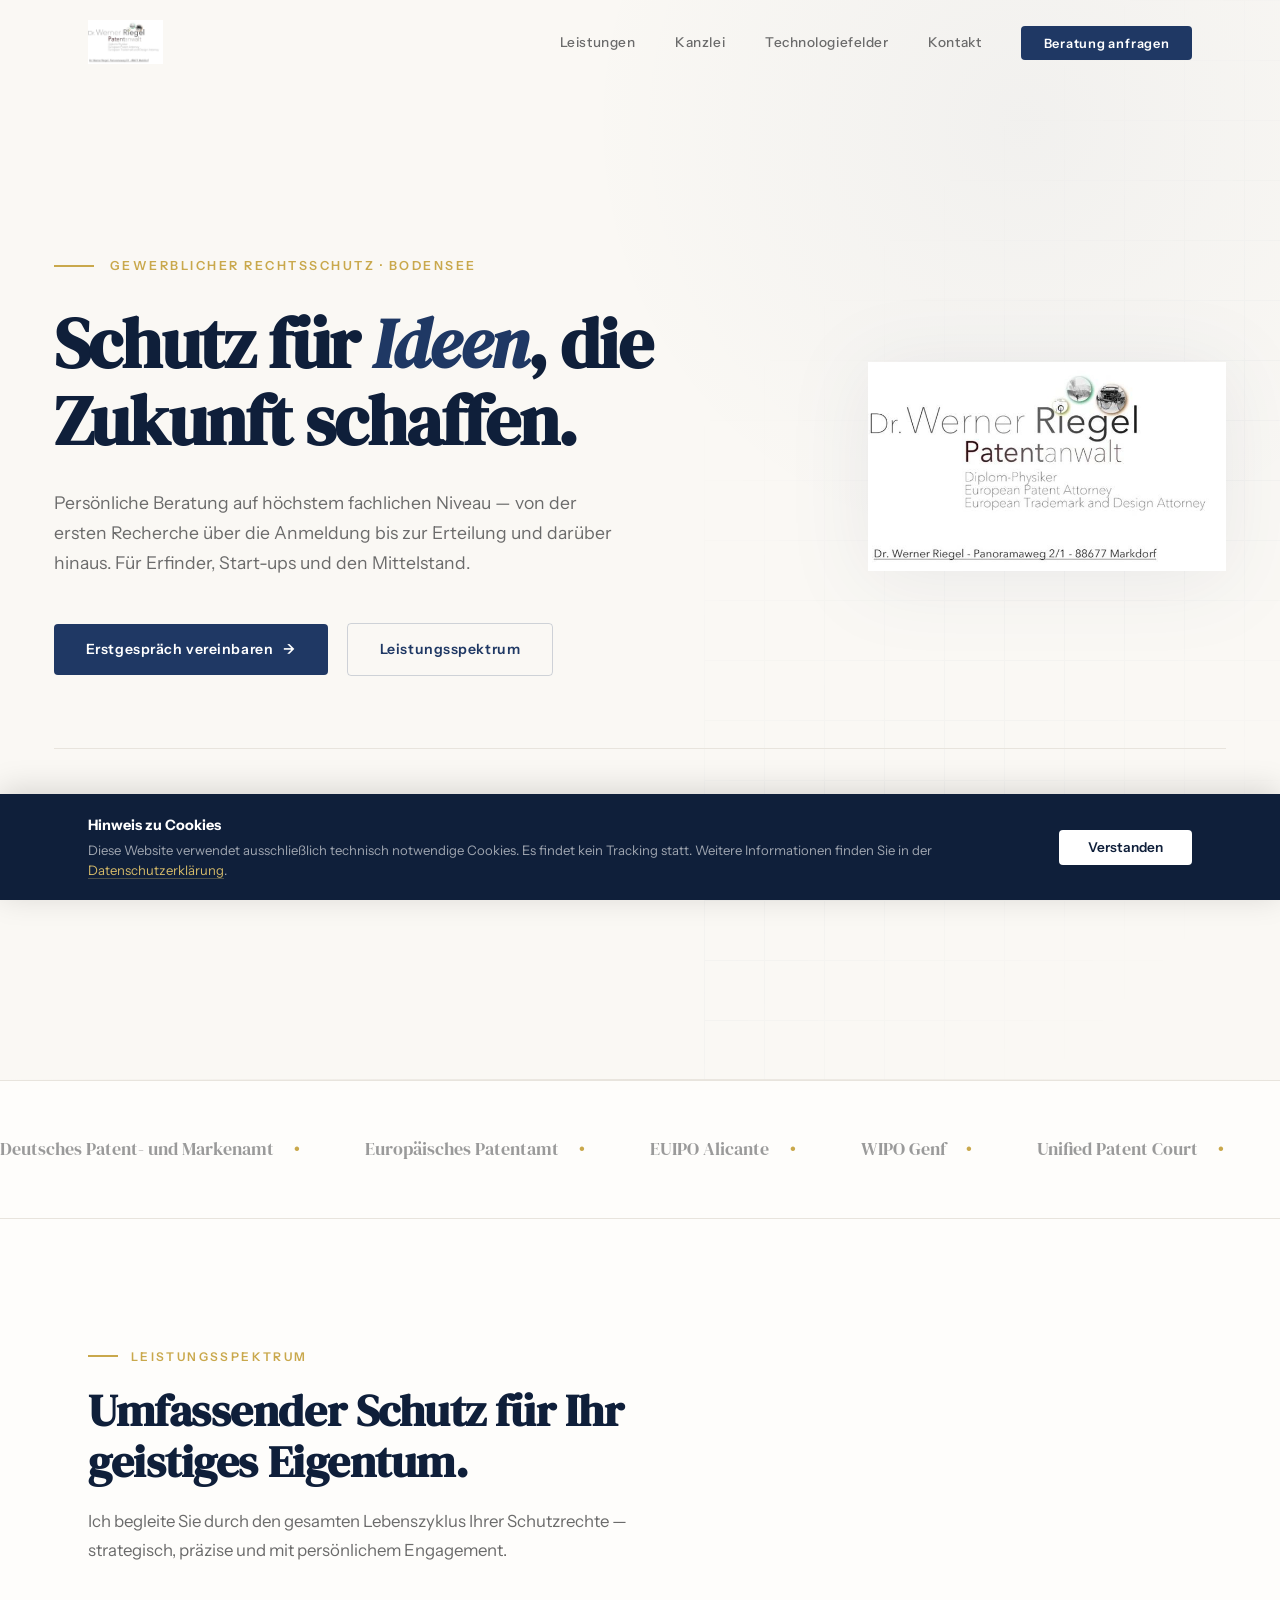
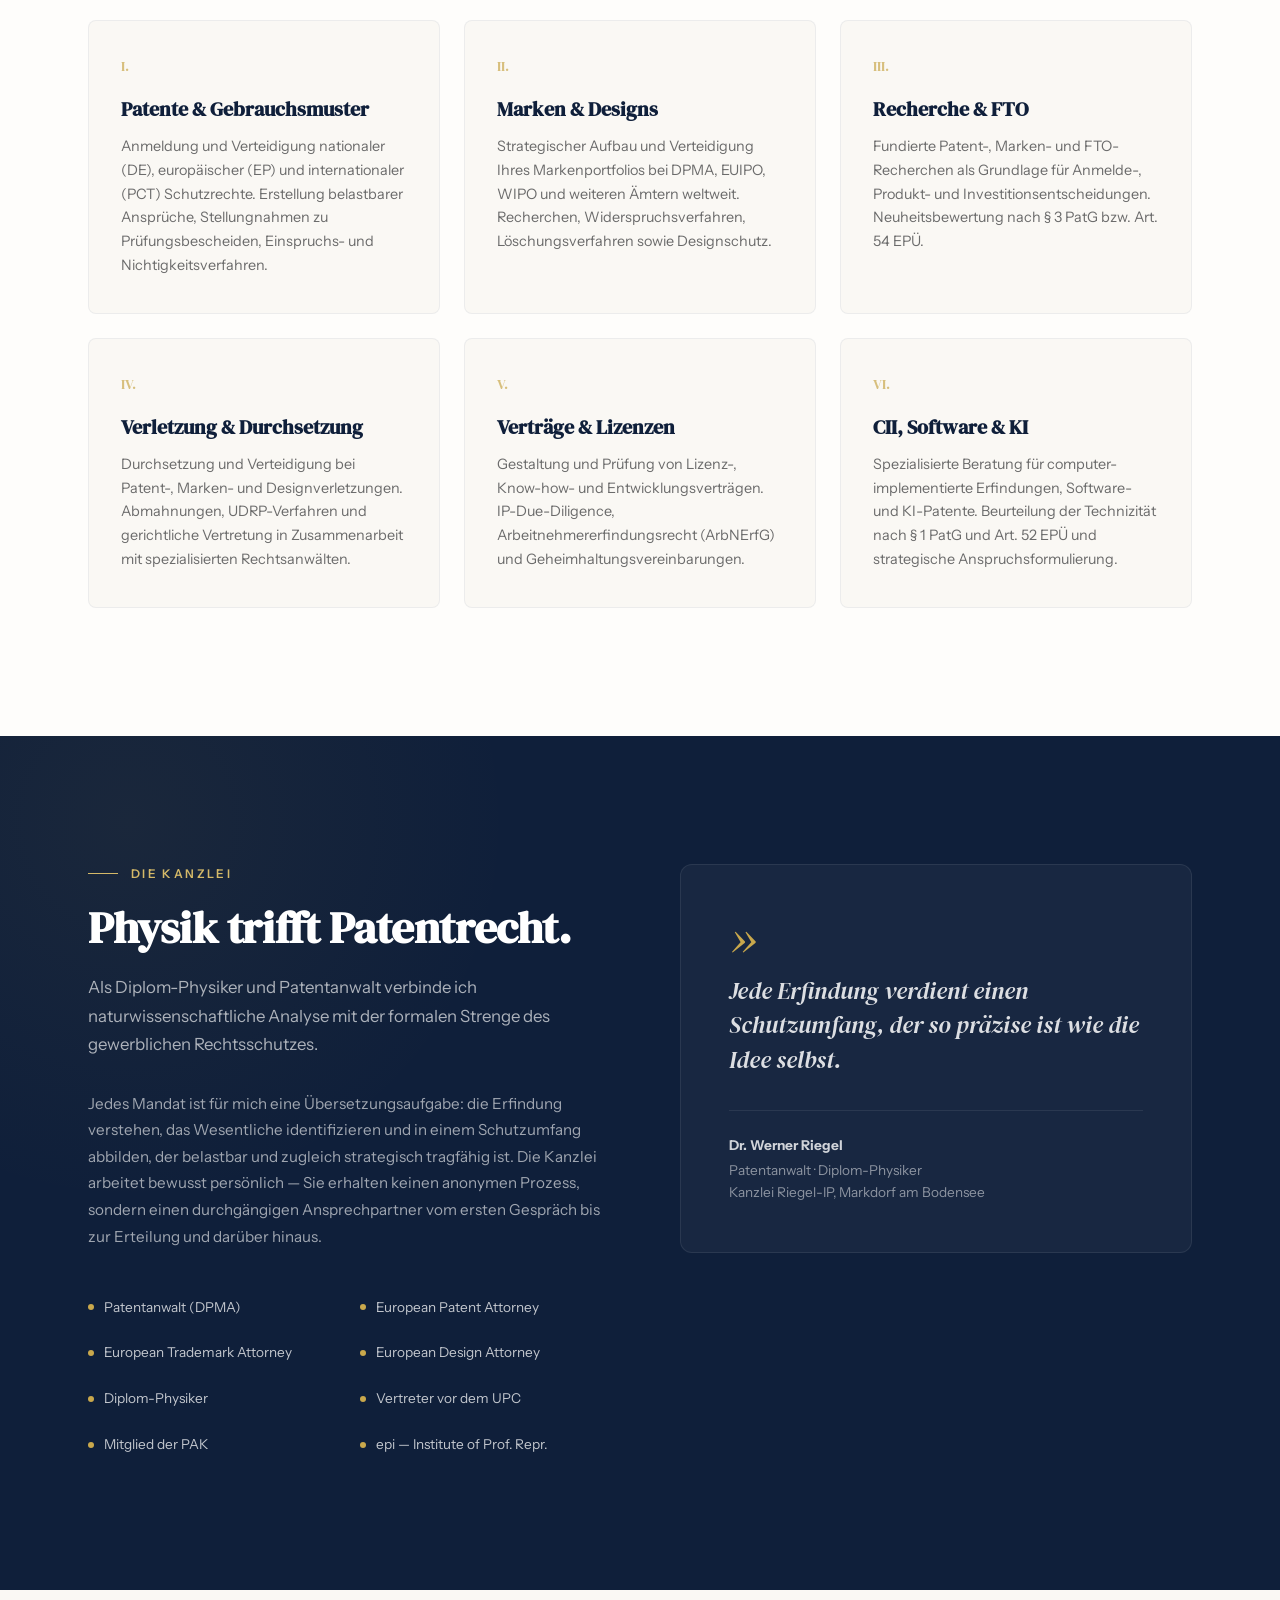
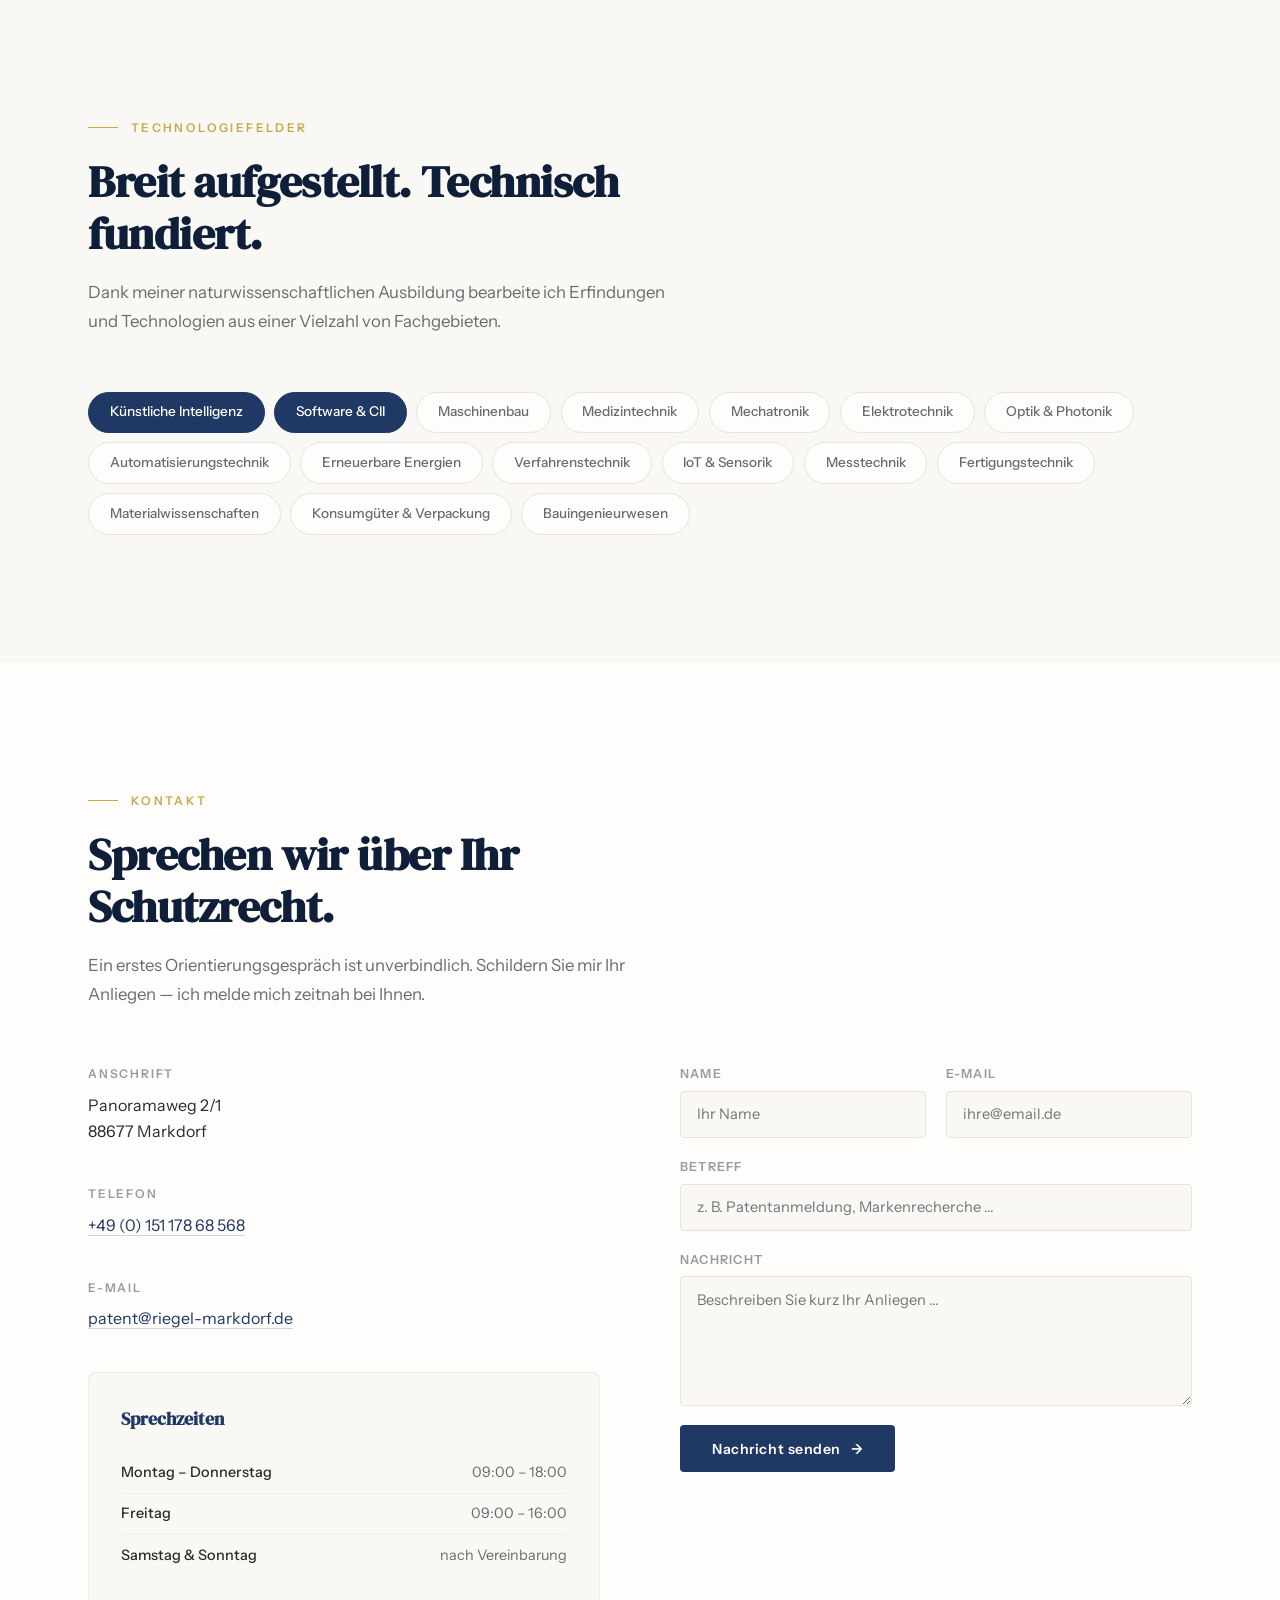
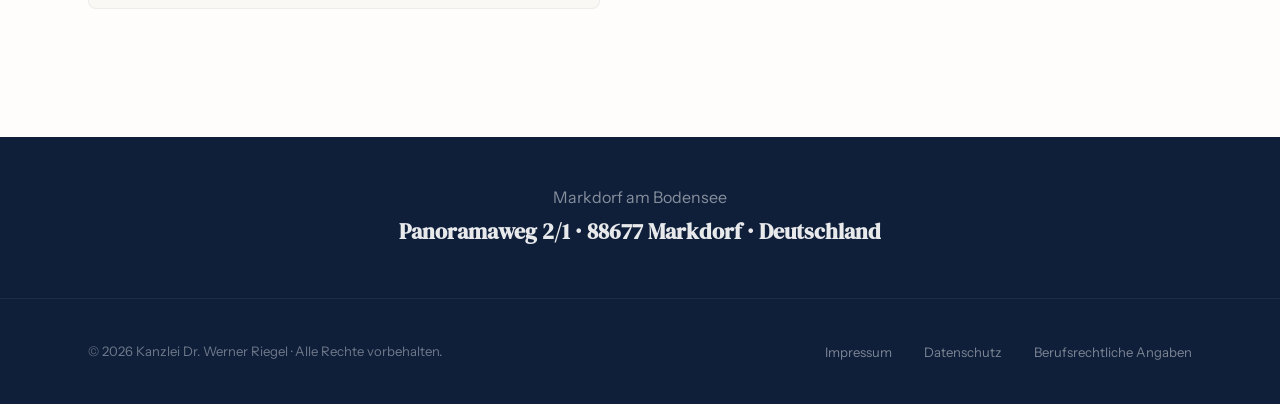
==== index.html @ 0af65fd2 "Add files via upload" ====
<!DOCTYPE html>
<html lang="de">
<head>
  <meta charset="UTF-8" />
  <meta name="viewport" content="width=device-width, initial-scale=1.0" />
  <title>Dr. Werner Riegel — Patentanwalt | Kanzlei für gewerblichen Rechtsschutz</title>
  <meta name="description" content="Kanzlei Riegel-IP in Markdorf am Bodensee. Patentanwalt, European Patent Attorney, European Trademark and Design Attorney. Patente, Marken, Designs, Gebrauchsmuster." />
  <link rel="preconnect" href="https://fonts.googleapis.com" />
  <link rel="preconnect" href="https://fonts.gstatic.com" crossorigin />
  <link href="https://fonts.googleapis.com/css2?family=DM+Serif+Display:ital@0;1&family=Instrument+Sans:ital,wght@0,400;0,500;0,600;0,700;1,400;1,500&display=swap" rel="stylesheet" />
  <style>
    /* ═══════════════════════════════════════
       RESET & VARIABLES
    ═══════════════════════════════════════ */
    *, *::before, *::after { margin: 0; padding: 0; box-sizing: border-box; }

    :root {
      --navy: #1F3864;
      --navy-deep: #0F1F3A;
      --navy-light: #2B4A7A;
      --gold: #C9A84C;
      --gold-soft: #D4B968;
      --cream: #FAF8F4;
      --warm-white: #FEFDFB;
      --stone: #E8E4DD;
      --text: #2A2A2A;
      --text-light: #6B6B6B;
      --text-muted: #9A9A9A;
      --font-display: 'DM Serif Display', Georgia, serif;
      --font-body: 'Instrument Sans', -apple-system, sans-serif;
      --ease-out: cubic-bezier(0.16, 1, 0.3, 1);
      --ease-in-out: cubic-bezier(0.65, 0, 0.35, 1);
    }

    html {
      scroll-behavior: smooth;
      font-size: 16px;
      -webkit-font-smoothing: antialiased;
    }

    body {
      font-family: var(--font-body);
      color: var(--text);
      background: var(--warm-white);
      line-height: 1.6;
      overflow-x: hidden;
    }

    ::selection {
      background: var(--navy);
      color: white;
    }

    a { color: inherit; text-decoration: none; }
    img { max-width: 100%; display: block; }

    /* ═══════════════════════════════════════
       UTILITY
    ═══════════════════════════════════════ */
    .container {
      max-width: 1200px;
      margin: 0 auto;
      padding: 0 clamp(1.5rem, 4vw, 3rem);
    }

    .reveal {
      opacity: 0;
      transform: translateY(40px);
      transition: opacity 0.8s var(--ease-out), transform 0.8s var(--ease-out);
    }
    .reveal.visible {
      opacity: 1;
      transform: translateY(0);
    }
    .reveal-delay-1 { transition-delay: 0.1s; }
    .reveal-delay-2 { transition-delay: 0.2s; }
    .reveal-delay-3 { transition-delay: 0.3s; }
    .reveal-delay-4 { transition-delay: 0.4s; }
    .reveal-delay-5 { transition-delay: 0.5s; }

    /* ═══════════════════════════════════════
       NAVIGATION
    ═══════════════════════════════════════ */
    .nav {
      position: fixed;
      top: 0;
      left: 0;
      right: 0;
      z-index: 1000;
      padding: 1.25rem 0;
      transition: all 0.5s var(--ease-out);
      background: transparent;
    }
    .nav.scrolled {
      background: rgba(255,253,251,0.92);
      backdrop-filter: blur(20px);
      -webkit-backdrop-filter: blur(20px);
      box-shadow: 0 1px 0 rgba(31,56,100,0.08);
      padding: 0.85rem 0;
    }
    .nav-inner {
      display: flex;
      justify-content: space-between;
      align-items: center;
    }
    .nav-brand {
      display: flex;
      align-items: center;
    }
    .nav-logo {
      height: 44px;
      width: auto;
      transition: height 0.4s var(--ease-out);
    }
    .nav.scrolled .nav-logo {
      height: 36px;
    }
    .nav-links {
      display: flex;
      gap: 2.5rem;
      list-style: none;
      align-items: center;
    }
    .nav-links a {
      font-size: 0.85rem;
      font-weight: 500;
      letter-spacing: 0.04em;
      color: var(--text-light);
      position: relative;
      transition: color 0.3s;
    }
    .nav-links a:hover { color: var(--navy); }
    .nav-links a::after {
      content: '';
      position: absolute;
      bottom: -4px;
      left: 0;
      width: 0;
      height: 1.5px;
      background: var(--gold);
      transition: width 0.3s var(--ease-out);
    }
    .nav-links a:hover::after { width: 100%; }
    .nav-cta {
      background: var(--navy);
      color: white !important;
      padding: 0.6rem 1.4rem;
      border-radius: 4px;
      font-size: 0.8rem !important;
      letter-spacing: 0.06em !important;
      font-weight: 600 !important;
      transition: background 0.3s, transform 0.3s !important;
    }
    .nav-cta:hover {
      background: var(--navy-light) !important;
      transform: translateY(-1px);
    }
    .nav-cta::after { display: none !important; }

    /* Hamburger */
    .nav-hamburger {
      display: none;
      flex-direction: column;
      gap: 5px;
      cursor: pointer;
      padding: 4px;
      z-index: 1001;
    }
    .nav-hamburger span {
      width: 24px;
      height: 2px;
      background: var(--navy);
      transition: all 0.3s;
      border-radius: 2px;
    }

    /* ═══════════════════════════════════════
       HERO SECTION
    ═══════════════════════════════════════ */
    .hero {
      min-height: 100vh;
      display: flex;
      align-items: center;
      position: relative;
      overflow: hidden;
      background: var(--cream);
    }
    .hero::before {
      content: '';
      position: absolute;
      top: -30%;
      right: -15%;
      width: 70vw;
      height: 70vw;
      max-width: 900px;
      max-height: 900px;
      border-radius: 50%;
      background: radial-gradient(circle, rgba(31,56,100,0.04) 0%, transparent 70%);
      pointer-events: none;
    }
    .hero::after {
      content: '';
      position: absolute;
      bottom: 0;
      left: 0;
      right: 0;
      height: 1px;
      background: linear-gradient(90deg, transparent, var(--stone), transparent);
    }

    /* Decorative grid pattern */
    .hero-pattern {
      position: absolute;
      top: 0;
      right: 0;
      width: 45%;
      height: 100%;
      opacity: 0.025;
      background-image:
        linear-gradient(var(--navy) 1px, transparent 1px),
        linear-gradient(90deg, var(--navy) 1px, transparent 1px);
      background-size: 60px 60px;
      mask-image: linear-gradient(135deg, transparent 20%, black 60%, transparent 90%);
      -webkit-mask-image: linear-gradient(135deg, transparent 20%, black 60%, transparent 90%);
      pointer-events: none;
    }

    .hero-content {
      position: relative;
      z-index: 2;
      padding: 8rem 0 6rem;
    }
    .hero-grid {
      display: grid;
      grid-template-columns: 1fr auto;
      gap: 4rem;
      align-items: center;
    }
    .hero-text { }
    .hero-logo-area {
      display: flex;
      align-items: center;
      justify-content: center;
    }
    .hero-logo-img {
      width: clamp(280px, 28vw, 420px);
      height: auto;
      filter: drop-shadow(0 8px 40px rgba(31,56,100,0.08));
    }
    .hero-eyebrow {
      font-size: 0.78rem;
      text-transform: uppercase;
      letter-spacing: 0.2em;
      color: var(--gold);
      font-weight: 600;
      margin-bottom: 1.8rem;
      display: flex;
      align-items: center;
      gap: 1rem;
    }
    .hero-eyebrow::before {
      content: '';
      width: 40px;
      height: 1.5px;
      background: var(--gold);
    }
    .hero h1 {
      font-family: var(--font-display);
      font-size: clamp(2.8rem, 5.5vw, 4.5rem);
      line-height: 1.1;
      color: var(--navy-deep);
      max-width: 750px;
      margin-bottom: 1.8rem;
      letter-spacing: -0.02em;
    }
    .hero h1 em {
      font-style: italic;
      color: var(--navy);
    }
    .hero-sub {
      font-size: 1.1rem;
      line-height: 1.7;
      color: var(--text-light);
      max-width: 560px;
      margin-bottom: 2.8rem;
    }
    .hero-actions {
      display: flex;
      gap: 1.2rem;
      flex-wrap: wrap;
      align-items: center;
    }

    .btn {
      display: inline-flex;
      align-items: center;
      gap: 0.6rem;
      padding: 0.9rem 2rem;
      font-family: var(--font-body);
      font-size: 0.88rem;
      font-weight: 600;
      letter-spacing: 0.04em;
      border-radius: 4px;
      cursor: pointer;
      transition: all 0.35s var(--ease-out);
      border: none;
    }
    .btn-primary {
      background: var(--navy);
      color: white;
    }
    .btn-primary:hover {
      background: var(--navy-light);
      transform: translateY(-2px);
      box-shadow: 0 8px 30px rgba(31,56,100,0.25);
    }
    .btn-ghost {
      background: transparent;
      color: var(--navy);
      border: 1.5px solid rgba(31,56,100,0.2);
    }
    .btn-ghost:hover {
      border-color: var(--navy);
      background: rgba(31,56,100,0.03);
    }
    .btn-arrow {
      transition: transform 0.3s var(--ease-out);
    }
    .btn:hover .btn-arrow { transform: translateX(3px); }

    /* Hero stats bar */
    .hero-stats {
      display: flex;
      gap: 3.5rem;
      margin-top: 4.5rem;
      padding-top: 3rem;
      border-top: 1px solid var(--stone);
    }
    .hero-stat-number {
      font-family: var(--font-display);
      font-size: 2rem;
      color: var(--navy);
      line-height: 1;
    }
    .hero-stat-label {
      font-size: 0.78rem;
      color: var(--text-muted);
      margin-top: 0.4rem;
      text-transform: uppercase;
      letter-spacing: 0.08em;
      font-weight: 500;
    }

    /* ═══════════════════════════════════════
       SECTION COMMON
    ═══════════════════════════════════════ */
    section {
      padding: clamp(5rem, 10vw, 8rem) 0;
    }
    .section-eyebrow {
      font-size: 0.75rem;
      text-transform: uppercase;
      letter-spacing: 0.2em;
      color: var(--gold);
      font-weight: 600;
      margin-bottom: 1.2rem;
      display: flex;
      align-items: center;
      gap: 0.8rem;
    }
    .section-eyebrow::before {
      content: '';
      width: 30px;
      height: 1.5px;
      background: var(--gold);
    }
    .section-title {
      font-family: var(--font-display);
      font-size: clamp(2rem, 3.5vw, 2.8rem);
      color: var(--navy-deep);
      line-height: 1.15;
      max-width: 600px;
      margin-bottom: 1.2rem;
      letter-spacing: -0.01em;
    }
    .section-intro {
      font-size: 1.05rem;
      line-height: 1.7;
      color: var(--text-light);
      max-width: 600px;
      margin-bottom: 3.5rem;
    }

    /* ═══════════════════════════════════════
       SERVICES
    ═══════════════════════════════════════ */
    #leistungen {
      background: var(--warm-white);
    }
    .services-grid {
      display: grid;
      grid-template-columns: repeat(3, 1fr);
      gap: 1.5rem;
    }
    .service-card {
      background: var(--cream);
      border: 1px solid rgba(31,56,100,0.06);
      border-radius: 8px;
      padding: 2.2rem 2rem;
      transition: all 0.45s var(--ease-out);
      position: relative;
      overflow: hidden;
    }
    .service-card::before {
      content: '';
      position: absolute;
      top: 0;
      left: 0;
      right: 0;
      height: 3px;
      background: linear-gradient(90deg, var(--navy), var(--gold));
      transform: scaleX(0);
      transform-origin: left;
      transition: transform 0.45s var(--ease-out);
    }
    .service-card:hover {
      transform: translateY(-4px);
      box-shadow: 0 20px 60px rgba(31,56,100,0.08);
      border-color: rgba(31,56,100,0.1);
    }
    .service-card:hover::before { transform: scaleX(1); }

    .service-number {
      font-family: var(--font-display);
      font-size: 0.85rem;
      color: var(--gold);
      margin-bottom: 1.2rem;
      opacity: 0.7;
    }
    .service-card h3 {
      font-family: var(--font-display);
      font-size: 1.25rem;
      color: var(--navy-deep);
      margin-bottom: 0.8rem;
      line-height: 1.25;
    }
    .service-card p {
      font-size: 0.9rem;
      color: var(--text-light);
      line-height: 1.65;
    }

    /* ═══════════════════════════════════════
       ABOUT / KANZLEI
    ═══════════════════════════════════════ */
    #kanzlei {
      background: var(--navy-deep);
      color: white;
      position: relative;
      overflow: hidden;
    }
    #kanzlei::before {
      content: '';
      position: absolute;
      top: -50%;
      left: -20%;
      width: 60vw;
      height: 120%;
      border-radius: 50%;
      background: radial-gradient(circle, rgba(201,168,76,0.06) 0%, transparent 60%);
      pointer-events: none;
    }

    .about-grid {
      display: grid;
      grid-template-columns: 1fr 1fr;
      gap: 5rem;
      align-items: start;
      position: relative;
      z-index: 2;
    }
    #kanzlei .section-eyebrow { color: var(--gold-soft); }
    #kanzlei .section-eyebrow::before { background: var(--gold-soft); }
    #kanzlei .section-title { color: white; }
    #kanzlei .section-intro {
      color: rgba(255,255,255,0.65);
      margin-bottom: 2rem;
    }

    .about-text {
      font-size: 0.95rem;
      line-height: 1.75;
      color: rgba(255,255,255,0.6);
      margin-bottom: 2.5rem;
    }

    .qualifications {
      display: grid;
      grid-template-columns: 1fr 1fr;
      gap: 0.7rem 2rem;
    }
    .qual-item {
      display: flex;
      align-items: center;
      gap: 0.6rem;
      font-size: 0.85rem;
      color: rgba(255,255,255,0.75);
      padding: 0.4rem 0;
    }
    .qual-dot {
      width: 6px;
      height: 6px;
      background: var(--gold);
      border-radius: 50%;
      flex-shrink: 0;
    }

    /* About right: decorative card */
    .about-card {
      background: rgba(255,255,255,0.04);
      border: 1px solid rgba(255,255,255,0.08);
      border-radius: 12px;
      padding: 3rem;
      position: relative;
    }
    .about-card-quote {
      font-family: var(--font-display);
      font-size: 1.5rem;
      font-style: italic;
      line-height: 1.45;
      color: rgba(255,255,255,0.85);
      margin-bottom: 2rem;
    }
    .about-card-quote::before {
      content: '»';
      display: block;
      font-size: 3rem;
      color: var(--gold);
      line-height: 1;
      margin-bottom: 0.8rem;
    }
    .about-card-sig {
      font-size: 0.85rem;
      color: rgba(255,255,255,0.5);
      padding-top: 1.5rem;
      border-top: 1px solid rgba(255,255,255,0.08);
    }
    .about-card-sig strong {
      color: rgba(255,255,255,0.8);
      display: block;
      margin-bottom: 0.2rem;
    }

    /* ═══════════════════════════════════════
       TECHNOLOGY FIELDS
    ═══════════════════════════════════════ */
    #technologie {
      background: var(--cream);
    }
    .tech-grid {
      display: flex;
      flex-wrap: wrap;
      gap: 0.6rem;
    }
    .tech-tag {
      padding: 0.55rem 1.3rem;
      background: var(--warm-white);
      border: 1px solid var(--stone);
      border-radius: 100px;
      font-size: 0.85rem;
      color: var(--text-light);
      font-weight: 500;
      transition: all 0.3s var(--ease-out);
      cursor: default;
    }
    .tech-tag:hover {
      background: var(--navy);
      color: white;
      border-color: var(--navy);
      transform: translateY(-2px);
    }
    .tech-tag.highlight {
      background: var(--navy);
      color: white;
      border-color: var(--navy);
    }

    /* ═══════════════════════════════════════
       MARQUEE / ÄMTER
    ═══════════════════════════════════════ */
    .marquee-section {
      padding: 3rem 0;
      background: var(--warm-white);
      border-top: 1px solid var(--stone);
      border-bottom: 1px solid var(--stone);
      overflow: hidden;
    }
    .marquee-track {
      display: flex;
      gap: 4rem;
      animation: marquee 30s linear infinite;
      width: max-content;
    }
    .marquee-item {
      font-family: var(--font-display);
      font-size: 1.1rem;
      color: var(--text-muted);
      white-space: nowrap;
      display: flex;
      align-items: center;
      gap: 1.2rem;
    }
    .marquee-item::after {
      content: '·';
      color: var(--gold);
      font-size: 1.6rem;
    }

    @keyframes marquee {
      0% { transform: translateX(0); }
      100% { transform: translateX(-50%); }
    }

    /* ═══════════════════════════════════════
       CONTACT
    ═══════════════════════════════════════ */
    #kontakt {
      background: var(--warm-white);
    }
    .contact-grid {
      display: grid;
      grid-template-columns: 1fr 1fr;
      gap: 5rem;
    }
    .contact-info-block {
      margin-bottom: 2.5rem;
    }
    .contact-info-label {
      font-size: 0.75rem;
      text-transform: uppercase;
      letter-spacing: 0.15em;
      color: var(--text-muted);
      font-weight: 600;
      margin-bottom: 0.5rem;
    }
    .contact-info-value {
      font-size: 1rem;
      color: var(--text);
      line-height: 1.65;
    }
    .contact-info-value a {
      color: var(--navy);
      border-bottom: 1px solid rgba(31,56,100,0.2);
      transition: border-color 0.3s;
    }
    .contact-info-value a:hover {
      border-color: var(--navy);
    }

    .contact-hours {
      background: var(--cream);
      border-radius: 8px;
      padding: 2rem;
      border: 1px solid rgba(31,56,100,0.06);
    }
    .contact-hours h4 {
      font-family: var(--font-display);
      font-size: 1.1rem;
      color: var(--navy);
      margin-bottom: 1.2rem;
    }
    .hours-row {
      display: flex;
      justify-content: space-between;
      padding: 0.55rem 0;
      font-size: 0.9rem;
      border-bottom: 1px solid rgba(31,56,100,0.04);
    }
    .hours-row:last-child { border-bottom: none; }
    .hours-day { color: var(--text); font-weight: 500; }
    .hours-time { color: var(--text-light); }

    /* Contact form */
    .contact-form {
      display: flex;
      flex-direction: column;
      gap: 1.2rem;
    }
    .form-row {
      display: grid;
      grid-template-columns: 1fr 1fr;
      gap: 1.2rem;
    }
    .form-group {
      display: flex;
      flex-direction: column;
      gap: 0.4rem;
    }
    .form-group label {
      font-size: 0.78rem;
      text-transform: uppercase;
      letter-spacing: 0.1em;
      color: var(--text-muted);
      font-weight: 600;
    }
    .form-group input,
    .form-group textarea {
      padding: 0.85rem 1rem;
      border: 1px solid var(--stone);
      border-radius: 4px;
      font-family: var(--font-body);
      font-size: 0.92rem;
      color: var(--text);
      background: var(--cream);
      transition: border-color 0.3s, box-shadow 0.3s;
      outline: none;
    }
    .form-group input:focus,
    .form-group textarea:focus {
      border-color: var(--navy);
      box-shadow: 0 0 0 3px rgba(31,56,100,0.08);
    }
    .form-group textarea {
      resize: vertical;
      min-height: 130px;
    }
    .form-submit {
      align-self: flex-start;
    }

    /* ═══════════════════════════════════════
       MAP TEASER
    ═══════════════════════════════════════ */
    .map-bar {
      background: var(--navy-deep);
      color: white;
      padding: 3rem 0;
      text-align: center;
    }
    .map-bar p {
      font-size: 1rem;
      color: rgba(255,255,255,0.5);
      margin-bottom: 0.3rem;
    }
    .map-bar strong {
      font-family: var(--font-display);
      font-size: 1.35rem;
      color: rgba(255,255,255,0.9);
    }

    /* ═══════════════════════════════════════
       FOOTER
    ═══════════════════════════════════════ */
    footer {
      background: var(--navy-deep);
      color: rgba(255,255,255,0.4);
      padding: 2.5rem 0;
      border-top: 1px solid rgba(255,255,255,0.06);
    }
    .footer-inner {
      display: flex;
      justify-content: space-between;
      align-items: center;
      flex-wrap: wrap;
      gap: 1rem;
    }
    .footer-copy {
      font-size: 0.82rem;
    }
    .footer-links {
      display: flex;
      gap: 2rem;
      list-style: none;
    }
    .footer-links a {
      font-size: 0.82rem;
      color: rgba(255,255,255,0.45);
      transition: color 0.3s;
    }
    .footer-links a:hover { color: rgba(255,255,255,0.8); }

    /* ═══════════════════════════════════════
       RESPONSIVE
    ═══════════════════════════════════════ */
    @media (max-width: 1024px) {
      .services-grid { grid-template-columns: repeat(2, 1fr); }
      .about-grid { grid-template-columns: 1fr; gap: 3rem; }
      .contact-grid { grid-template-columns: 1fr; gap: 3rem; }
    }
    @media (max-width: 768px) {
      .nav-links { display: none; }
      .nav-links.open {
        display: flex;
        flex-direction: column;
        position: fixed;
        top: 0;
        left: 0;
        right: 0;
        bottom: 0;
        background: var(--warm-white);
        justify-content: center;
        align-items: center;
        gap: 2rem;
        z-index: 1000;
      }
      .nav-links.open a { font-size: 1.2rem; }
      .nav-hamburger { display: flex; }
      .services-grid { grid-template-columns: 1fr; }
      .hero-stats { flex-wrap: wrap; gap: 2rem; }
      .hero-grid { grid-template-columns: 1fr; }
      .hero-logo-area { justify-content: flex-start; }
      .hero-logo-img { width: clamp(220px, 60vw, 320px); }
      .qualifications { grid-template-columns: 1fr; }
      .form-row { grid-template-columns: 1fr; }
      .hero h1 { font-size: clamp(2.2rem, 7vw, 3.2rem); }
    }
  </style>
</head>
<body>

  <!-- ═══════ NAVIGATION ═══════ -->
  <nav class="nav" id="nav">
    <div class="container nav-inner">
      <a href="#top" class="nav-brand">
        <img src="Logo_Brief.jpg" alt="Dr. Werner Riegel – Patentanwalt" class="nav-logo" />
      </a>
      <ul class="nav-links" id="navLinks">
        <li><a href="#leistungen">Leistungen</a></li>
        <li><a href="#kanzlei">Kanzlei</a></li>
        <li><a href="#technologie">Technologiefelder</a></li>
        <li><a href="#kontakt">Kontakt</a></li>
        <li><a href="#kontakt" class="nav-cta">Beratung anfragen</a></li>
      </ul>
      <div class="nav-hamburger" id="hamburger" onclick="toggleNav()">
        <span></span><span></span><span></span>
      </div>
    </div>
  </nav>

  <!-- ═══════ HERO ═══════ -->
  <section class="hero" id="top">
    <div class="hero-pattern"></div>
    <div class="container hero-content">
      <div class="hero-grid">
        <div class="hero-text">
          <div class="hero-eyebrow reveal">Gewerblicher Rechtsschutz · Bodensee</div>
          <h1 class="reveal reveal-delay-1">Schutz für <em>Ideen</em>, die Zukunft schaffen.</h1>
          <p class="hero-sub reveal reveal-delay-2">
            Persönliche Beratung auf höchstem fachlichen Niveau — von der ersten Recherche über die Anmeldung bis zur Erteilung und darüber hinaus. Für Erfinder, Start-ups und den Mittelstand.
          </p>
          <div class="hero-actions reveal reveal-delay-3">
            <a href="#kontakt" class="btn btn-primary">
              Erstgespräch vereinbaren
              <span class="btn-arrow">→</span>
            </a>
            <a href="#leistungen" class="btn btn-ghost">Leistungsspektrum</a>
          </div>
        </div>
        <div class="hero-logo-area reveal reveal-delay-2">
          <img src="Logo_Brief.jpg" alt="Dr. Werner Riegel – Patentanwalt · Diplom-Physiker · European Patent Attorney · European Trademark and Design Attorney" class="hero-logo-img" />
        </div>
      </div>
      <div class="hero-stats reveal reveal-delay-4">
        <div>
          <div class="hero-stat-number">6</div>
          <div class="hero-stat-label">Rechtsgebiete</div>
        </div>
        <div>
          <div class="hero-stat-number">DE · EP · PCT</div>
          <div class="hero-stat-label">Anmeldewege</div>
        </div>
        <div>
          <div class="hero-stat-number">DPMA · EPA · EUIPO</div>
          <div class="hero-stat-label">Zugelassene Ämter</div>
        </div>
      </div>
    </div>
  </section>

  <!-- ═══════ MARQUEE ═══════ -->
  <div class="marquee-section">
    <div class="marquee-track">
      <span class="marquee-item">Deutsches Patent- und Markenamt</span>
      <span class="marquee-item">Europäisches Patentamt</span>
      <span class="marquee-item">EUIPO Alicante</span>
      <span class="marquee-item">WIPO Genf</span>
      <span class="marquee-item">Unified Patent Court</span>
      <!-- duplicate for seamless loop -->
      <span class="marquee-item">Deutsches Patent- und Markenamt</span>
      <span class="marquee-item">Europäisches Patentamt</span>
      <span class="marquee-item">EUIPO Alicante</span>
      <span class="marquee-item">WIPO Genf</span>
      <span class="marquee-item">Unified Patent Court</span>
    </div>
  </div>

  <!-- ═══════ SERVICES ═══════ -->
  <section id="leistungen">
    <div class="container">
      <div class="section-eyebrow reveal">Leistungsspektrum</div>
      <h2 class="section-title reveal reveal-delay-1">Umfassender Schutz für Ihr geistiges Eigentum.</h2>
      <p class="section-intro reveal reveal-delay-2">
        Ich begleite Sie durch den gesamten Lebenszyklus Ihrer Schutzrechte — strategisch, präzise und mit persönlichem Engagement.
      </p>

      <div class="services-grid">
        <div class="service-card reveal">
          <div class="service-number">I.</div>
          <h3>Patente & Gebrauchsmuster</h3>
          <p>Anmeldung und Verteidigung nationaler (DE), europäischer (EP) und internationaler (PCT) Schutzrechte. Erstellung belastbarer Ansprüche, Stellungnahmen zu Prüfungsbescheiden, Einspruchs- und Nichtigkeitsverfahren.</p>
        </div>
        <div class="service-card reveal reveal-delay-1">
          <div class="service-number">II.</div>
          <h3>Marken & Designs</h3>
          <p>Strategischer Aufbau und Verteidigung Ihres Markenportfolios bei DPMA, EUIPO, WIPO und weiteren Ämtern weltweit. Recherchen, Widerspruchsverfahren, Löschungsverfahren sowie Designschutz.</p>
        </div>
        <div class="service-card reveal reveal-delay-2">
          <div class="service-number">III.</div>
          <h3>Recherche & FTO</h3>
          <p>Fundierte Patent-, Marken- und FTO-Recherchen als Grundlage für Anmelde-, Produkt- und Investitionsentscheidungen. Neuheitsbewertung nach § 3 PatG bzw. Art. 54 EPÜ.</p>
        </div>
        <div class="service-card reveal reveal-delay-3">
          <div class="service-number">IV.</div>
          <h3>Verletzung & Durchsetzung</h3>
          <p>Durchsetzung und Verteidigung bei Patent-, Marken- und Designverletzungen. Abmahnungen, UDRP-Verfahren und gerichtliche Vertretung in Zusammenarbeit mit spezialisierten Rechtsanwälten.</p>
        </div>
        <div class="service-card reveal reveal-delay-4">
          <div class="service-number">V.</div>
          <h3>Verträge & Lizenzen</h3>
          <p>Gestaltung und Prüfung von Lizenz-, Know-how- und Entwicklungsverträgen. IP-Due-Diligence, Arbeitnehmererfindungsrecht (ArbNErfG) und Geheimhaltungsvereinbarungen.</p>
        </div>
        <div class="service-card reveal reveal-delay-5">
          <div class="service-number">VI.</div>
          <h3>CII, Software & KI</h3>
          <p>Spezialisierte Beratung für computer-implementierte Erfindungen, Software- und KI-Patente. Beurteilung der Technizität nach § 1 PatG und Art. 52 EPÜ und strategische Anspruchsformulierung.</p>
        </div>
      </div>
    </div>
  </section>

  <!-- ═══════ ABOUT ═══════ -->
  <section id="kanzlei">
    <div class="container">
      <div class="about-grid">
        <div>
          <div class="section-eyebrow reveal">Die Kanzlei</div>
          <h2 class="section-title reveal reveal-delay-1">Physik trifft Patentrecht.</h2>
          <p class="section-intro reveal reveal-delay-2">
            Als Diplom-Physiker und Patentanwalt verbinde ich naturwissenschaftliche Analyse mit der formalen Strenge des gewerblichen Rechtsschutzes.
          </p>
          <p class="about-text reveal reveal-delay-3">
            Jedes Mandat ist für mich eine Übersetzungsaufgabe: die Erfindung verstehen, das Wesentliche identifizieren und in einem Schutzumfang abbilden, der belastbar und zugleich strategisch tragfähig ist. Die Kanzlei arbeitet bewusst persönlich — Sie erhalten keinen anonymen Prozess, sondern einen durchgängigen Ansprechpartner vom ersten Gespräch bis zur Erteilung und darüber hinaus.
          </p>
          <div class="qualifications reveal reveal-delay-4">
            <div class="qual-item"><span class="qual-dot"></span>Patentanwalt (DPMA)</div>
            <div class="qual-item"><span class="qual-dot"></span>European Patent Attorney</div>
            <div class="qual-item"><span class="qual-dot"></span>European Trademark Attorney</div>
            <div class="qual-item"><span class="qual-dot"></span>European Design Attorney</div>
            <div class="qual-item"><span class="qual-dot"></span>Diplom-Physiker</div>
            <div class="qual-item"><span class="qual-dot"></span>Vertreter vor dem UPC</div>
            <div class="qual-item"><span class="qual-dot"></span>Mitglied der PAK</div>
            <div class="qual-item"><span class="qual-dot"></span>epi — Institute of Prof. Repr.</div>
          </div>
        </div>
        <div class="reveal reveal-delay-3">
          <div class="about-card">
            <div class="about-card-quote">
              Jede Erfindung verdient einen Schutzumfang, der so präzise ist wie die Idee selbst.
            </div>
            <div class="about-card-sig">
              <strong>Dr. Werner Riegel</strong>
              Patentanwalt · Diplom-Physiker<br />
              Kanzlei Riegel-IP, Markdorf am Bodensee
            </div>
          </div>
        </div>
      </div>
    </div>
  </section>

  <!-- ═══════ TECHNOLOGY FIELDS ═══════ -->
  <section id="technologie">
    <div class="container">
      <div class="section-eyebrow reveal">Technologiefelder</div>
      <h2 class="section-title reveal reveal-delay-1">Breit aufgestellt. Technisch fundiert.</h2>
      <p class="section-intro reveal reveal-delay-2">
        Dank meiner naturwissenschaftlichen Ausbildung bearbeite ich Erfindungen und Technologien aus einer Vielzahl von Fachgebieten.
      </p>
      <div class="tech-grid reveal reveal-delay-3">
        <span class="tech-tag highlight">Künstliche Intelligenz</span>
        <span class="tech-tag highlight">Software & CII</span>
        <span class="tech-tag">Maschinenbau</span>
        <span class="tech-tag">Medizintechnik</span>
        <span class="tech-tag">Mechatronik</span>
        <span class="tech-tag">Elektrotechnik</span>
        <span class="tech-tag">Optik & Photonik</span>
        <span class="tech-tag">Automatisierungstechnik</span>
        <span class="tech-tag">Erneuerbare Energien</span>
        <span class="tech-tag">Verfahrenstechnik</span>
        <span class="tech-tag">IoT & Sensorik</span>
        <span class="tech-tag">Messtechnik</span>
        <span class="tech-tag">Fertigungstechnik</span>
        <span class="tech-tag">Materialwissenschaften</span>
        <span class="tech-tag">Konsumgüter & Verpackung</span>
        <span class="tech-tag">Bauingenieurwesen</span>
      </div>
    </div>
  </section>

  <!-- ═══════ CONTACT ═══════ -->
  <section id="kontakt">
    <div class="container">
      <div class="section-eyebrow reveal">Kontakt</div>
      <h2 class="section-title reveal reveal-delay-1">Sprechen wir über Ihr Schutzrecht.</h2>
      <p class="section-intro reveal reveal-delay-2">
        Ein erstes Orientierungsgespräch ist unverbindlich. Schildern Sie mir Ihr Anliegen — ich melde mich zeitnah bei Ihnen.
      </p>

      <div class="contact-grid">
        <div class="reveal reveal-delay-2">
          <div class="contact-info-block">
            <div class="contact-info-label">Anschrift</div>
            <div class="contact-info-value">
              Panoramaweg 2/1<br />88677 Markdorf
            </div>
          </div>
          <div class="contact-info-block">
            <div class="contact-info-label">Telefon</div>
            <div class="contact-info-value">
              <a href="tel:+4915117868568">+49 (0) 151 178 68 568</a>
            </div>
          </div>
          <div class="contact-info-block">
            <div class="contact-info-label">E-Mail</div>
            <div class="contact-info-value">
              <a href="mailto:patent@riegel-markdorf.de">patent@riegel-markdorf.de</a>
            </div>
          </div>

          <div class="contact-hours">
            <h4>Sprechzeiten</h4>
            <div class="hours-row">
              <span class="hours-day">Montag – Donnerstag</span>
              <span class="hours-time">09:00 – 18:00</span>
            </div>
            <div class="hours-row">
              <span class="hours-day">Freitag</span>
              <span class="hours-time">09:00 – 16:00</span>
            </div>
            <div class="hours-row">
              <span class="hours-day">Samstag & Sonntag</span>
              <span class="hours-time">nach Vereinbarung</span>
            </div>
          </div>
        </div>

        <div class="reveal reveal-delay-3">
          <form class="contact-form" onsubmit="handleSubmit(event)">
            <div class="form-row">
              <div class="form-group">
                <label for="name">Name</label>
                <input type="text" id="name" placeholder="Ihr Name" required />
              </div>
              <div class="form-group">
                <label for="email">E-Mail</label>
                <input type="email" id="email" placeholder="ihre@email.de" required />
              </div>
            </div>
            <div class="form-group">
              <label for="subject">Betreff</label>
              <input type="text" id="subject" placeholder="z. B. Patentanmeldung, Markenrecherche …" />
            </div>
            <div class="form-group">
              <label for="message">Nachricht</label>
              <textarea id="message" placeholder="Beschreiben Sie kurz Ihr Anliegen …" required></textarea>
            </div>
            <div class="form-submit">
              <button type="submit" class="btn btn-primary">
                Nachricht senden
                <span class="btn-arrow">→</span>
              </button>
            </div>
          </form>
        </div>
      </div>
    </div>
  </section>

  <!-- ═══════ MAP BAR ═══════ -->
  <div class="map-bar">
    <div class="container">
      <p>Markdorf am Bodensee</p>
      <strong>Panoramaweg 2/1 · 88677 Markdorf · Deutschland</strong>
    </div>
  </div>

  <!-- ═══════ FOOTER ═══════ -->
  <footer>
    <div class="container footer-inner">
      <div class="footer-copy">
        &copy; 2026 Kanzlei Dr. Werner Riegel · Alle Rechte vorbehalten.
      </div>
      <ul class="footer-links">
        <li><a href="impressum.html">Impressum</a></li>
        <li><a href="datenschutz.html">Datenschutz</a></li>
        <li><a href="berufsrecht.html">Berufsrechtliche Angaben</a></li>
      </ul>
    </div>
  </footer>

  <!-- ═══════ SCRIPTS ═══════ -->
  <script>
    /* Scroll-aware nav */
    const nav = document.getElementById('nav');
    window.addEventListener('scroll', () => {
      nav.classList.toggle('scrolled', window.scrollY > 60);
    });

    /* Mobile nav toggle */
    function toggleNav() {
      document.getElementById('navLinks').classList.toggle('open');
    }
    document.querySelectorAll('.nav-links a').forEach(link => {
      link.addEventListener('click', () => {
        document.getElementById('navLinks').classList.remove('open');
      });
    });

    /* Intersection Observer for reveal animations */
    const observer = new IntersectionObserver((entries) => {
      entries.forEach(entry => {
        if (entry.isIntersecting) {
          entry.target.classList.add('visible');
        }
      });
    }, { threshold: 0.12, rootMargin: '0px 0px -40px 0px' });

    document.querySelectorAll('.reveal').forEach(el => observer.observe(el));

    /* Form handler (placeholder) */
    function handleSubmit(e) {
      e.preventDefault();
      const btn = e.target.querySelector('button');
      btn.innerHTML = 'Nachricht gesendet ✓';
      btn.style.background = '#2B8A3E';
      setTimeout(() => {
        btn.innerHTML = 'Nachricht senden <span class="btn-arrow">→</span>';
        btn.style.background = '';
        e.target.reset();
      }, 3000);
    }
  </script>

  <!-- ═══════ COOKIE BANNER ═══════ -->
  <div class="cookie-banner" id="cookieBanner">
    <div class="cookie-inner">
      <div class="cookie-text">
        <strong>Hinweis zu Cookies</strong>
        <p>Diese Website verwendet ausschließlich technisch notwendige Cookies. Es findet kein Tracking statt. Weitere Informationen finden Sie in der <a href="datenschutz.html">Datenschutzerklärung</a>.</p>
      </div>
      <button class="cookie-btn" onclick="acceptCookies()">Verstanden</button>
    </div>
  </div>
  <style>
    .cookie-banner {
      position: fixed; bottom: 0; left: 0; right: 0; z-index: 9999;
      background: var(--navy-deep); color: rgba(255,255,255,0.85);
      padding: 1.2rem 0; transform: translateY(100%);
      transition: transform 0.5s cubic-bezier(0.16,1,0.3,1);
      box-shadow: 0 -4px 30px rgba(0,0,0,0.15);
    }
    .cookie-banner.show { transform: translateY(0); }
    .cookie-inner {
      max-width: 1200px; margin: 0 auto; padding: 0 clamp(1.5rem, 4vw, 3rem);
      display: flex; align-items: center; gap: 2rem; justify-content: space-between;
    }
    .cookie-text strong { display: block; margin-bottom: 0.3rem; font-size: 0.9rem; color: white; }
    .cookie-text p { font-size: 0.82rem; color: rgba(255,255,255,0.6); margin: 0; line-height: 1.5; }
    .cookie-text a { color: var(--gold-soft, #D4B968); border-bottom: 1px solid rgba(212,185,104,0.3); }
    .cookie-text a:hover { border-color: var(--gold-soft, #D4B968); }
    .cookie-btn {
      background: white; color: var(--navy-deep); border: none; padding: 0.6rem 1.8rem;
      font-family: var(--font-body); font-size: 0.85rem; font-weight: 600;
      border-radius: 4px; cursor: pointer; white-space: nowrap;
      transition: background 0.3s, transform 0.2s;
    }
    .cookie-btn:hover { background: var(--cream); transform: translateY(-1px); }
    @media (max-width: 640px) {
      .cookie-inner { flex-direction: column; align-items: stretch; gap: 1rem; }
      .cookie-btn { text-align: center; }
    }
  </style>
  <script>
    if (!localStorage.getItem('cookies_accepted')) {
      setTimeout(() => document.getElementById('cookieBanner').classList.add('show'), 1200);
    }
    function acceptCookies() {
      localStorage.setItem('cookies_accepted', 'true');
      document.getElementById('cookieBanner').classList.remove('show');
    }
  </script>

</body>
</html>
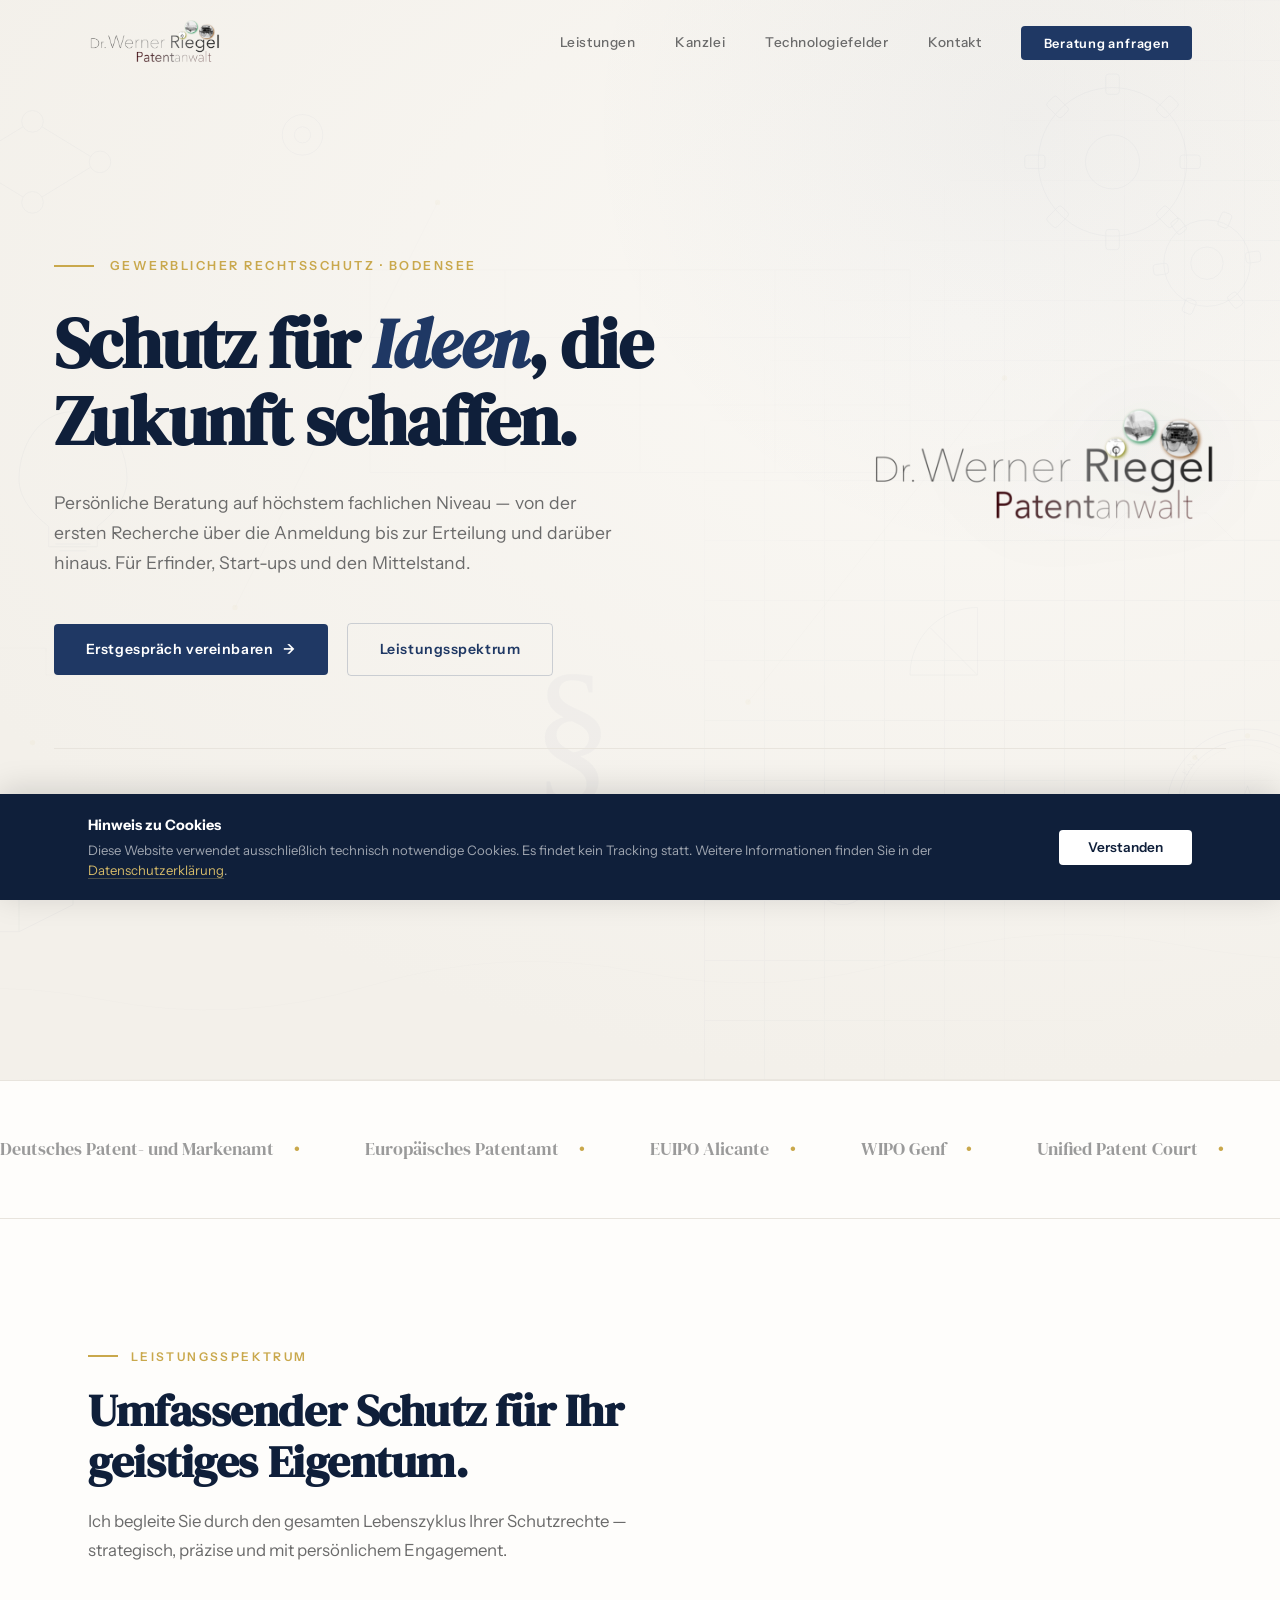
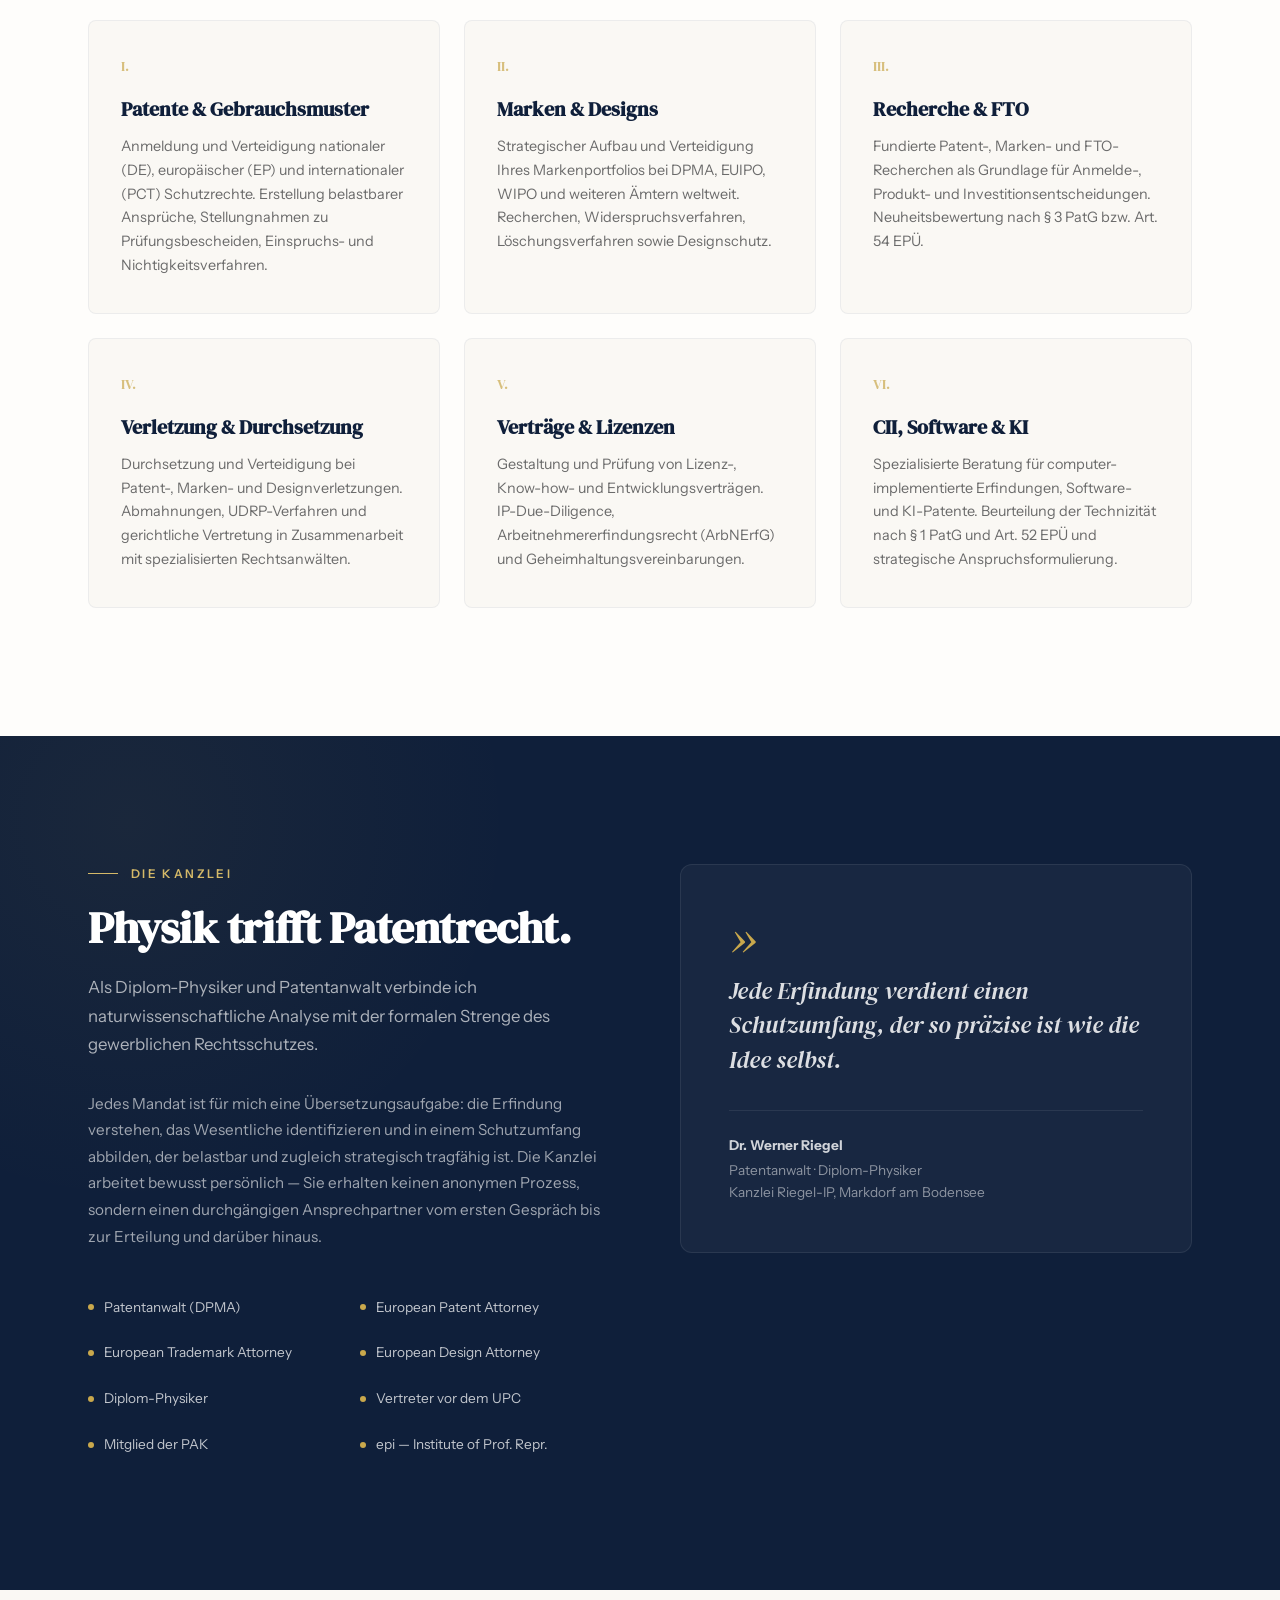
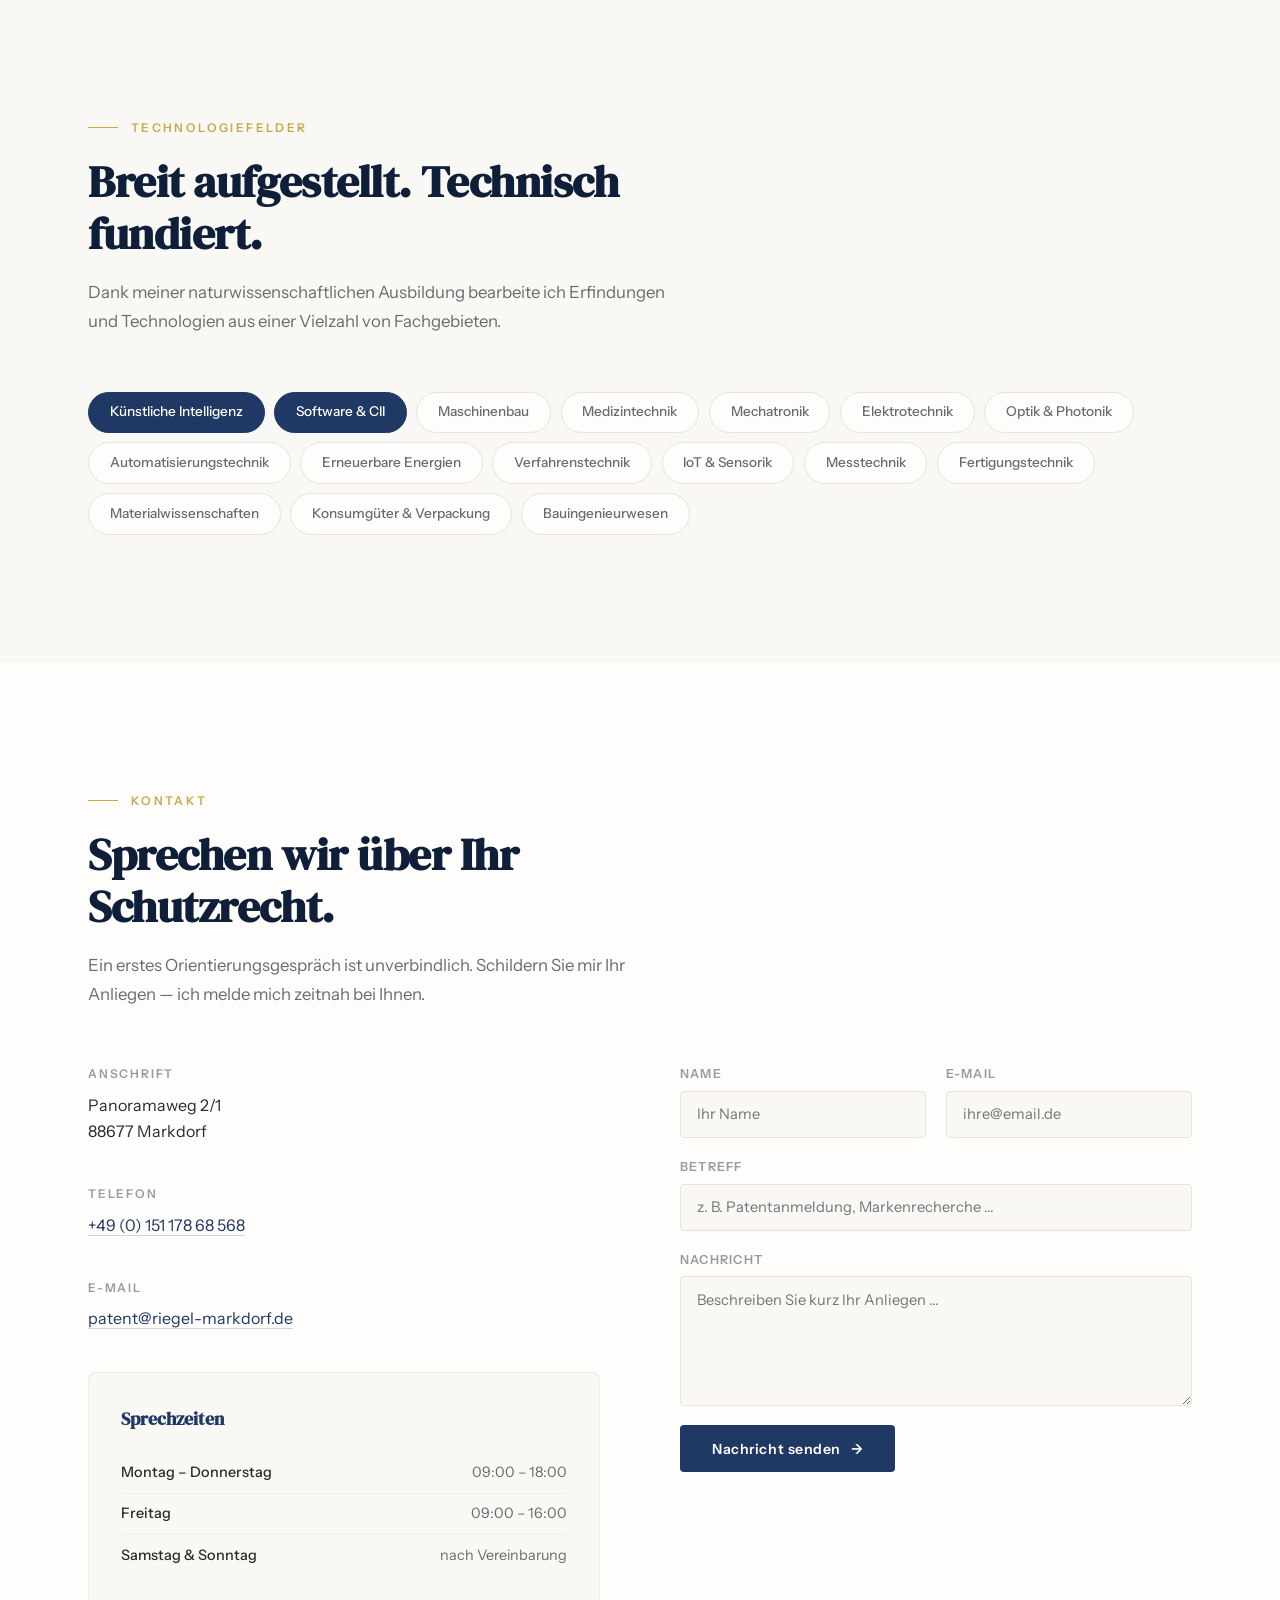
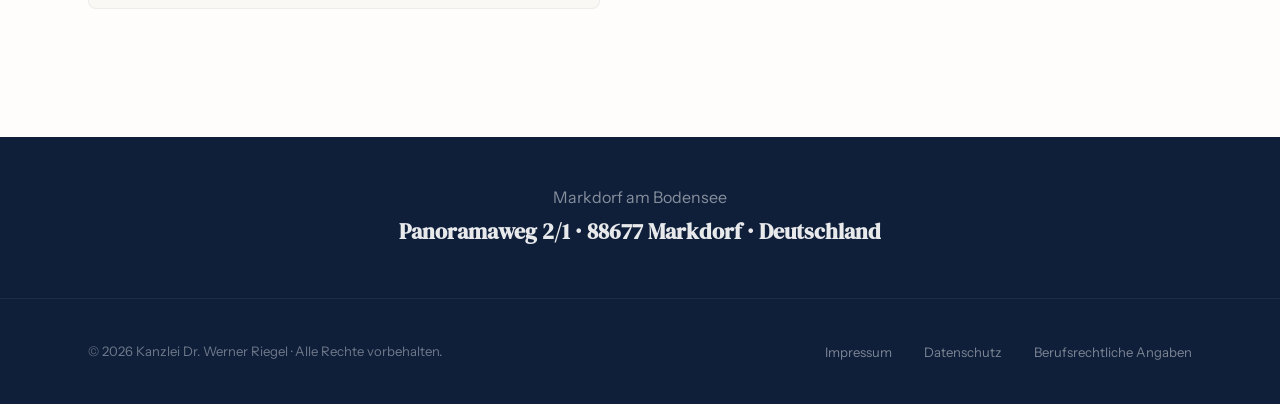
==== commit 472e7d7b: "Add files via upload" ====
--- a/index.html
+++ b/index.html
@@ -183,7 +183,7 @@
       align-items: center;
       position: relative;
       overflow: hidden;
-      background: var(--cream);
+      background: var(--cream) url('hero-bg.svg') center center / cover no-repeat;
     }
     .hero::before {
       content: '';
@@ -822,7 +822,7 @@
   <nav class="nav" id="nav">
     <div class="container nav-inner">
       <a href="#top" class="nav-brand">
-        <img src="Logo_Brief.jpg" alt="Dr. Werner Riegel – Patentanwalt" class="nav-logo" />
+        <img src="logotiff.png" alt="Dr. Werner Riegel – Patentanwalt" class="nav-logo" />
       </a>
       <ul class="nav-links" id="navLinks">
         <li><a href="#leistungen">Leistungen</a></li>
@@ -857,7 +857,7 @@
           </div>
         </div>
         <div class="hero-logo-area reveal reveal-delay-2">
-          <img src="Logo_Brief.jpg" alt="Dr. Werner Riegel – Patentanwalt · Diplom-Physiker · European Patent Attorney · European Trademark and Design Attorney" class="hero-logo-img" />
+          <img src="logotiff.png" alt="Dr. Werner Riegel – Patentanwalt · Diplom-Physiker · European Patent Attorney · European Trademark and Design Attorney" class="hero-logo-img" />
         </div>
       </div>
       <div class="hero-stats reveal reveal-delay-4">
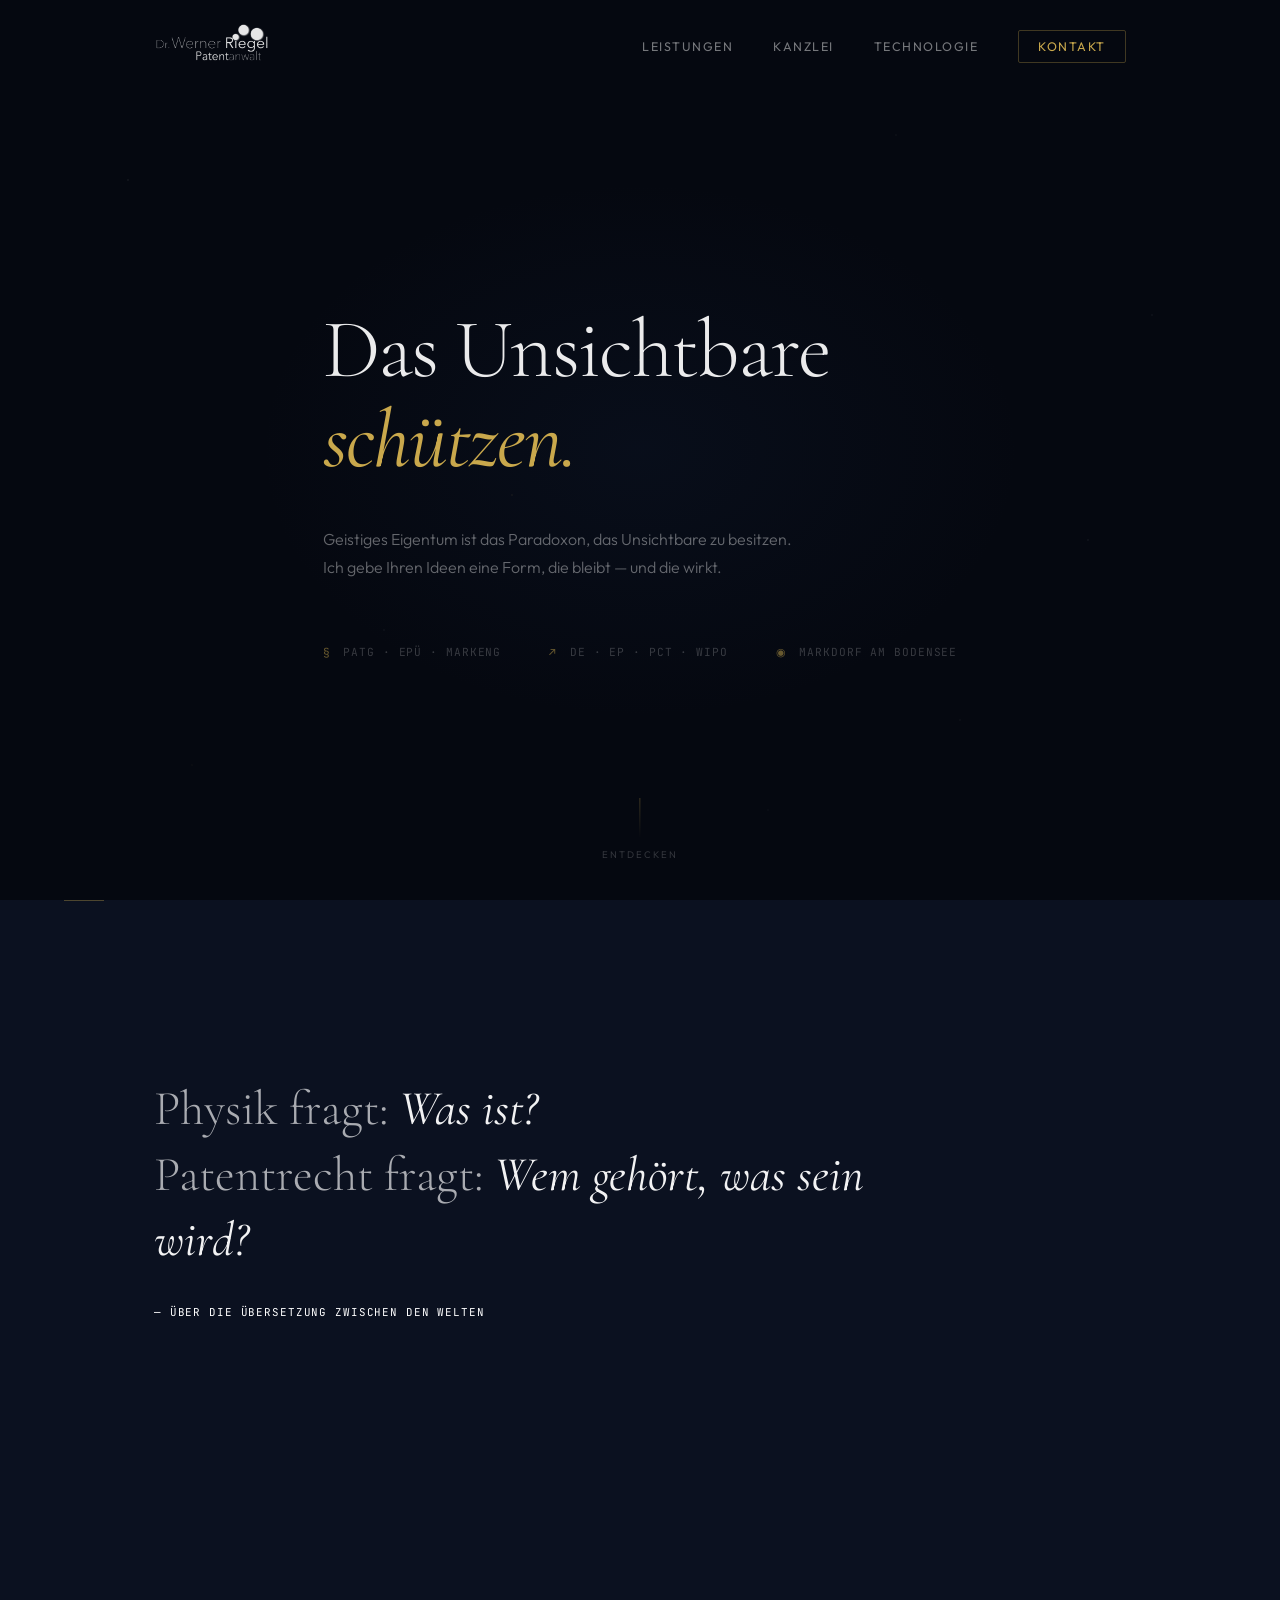
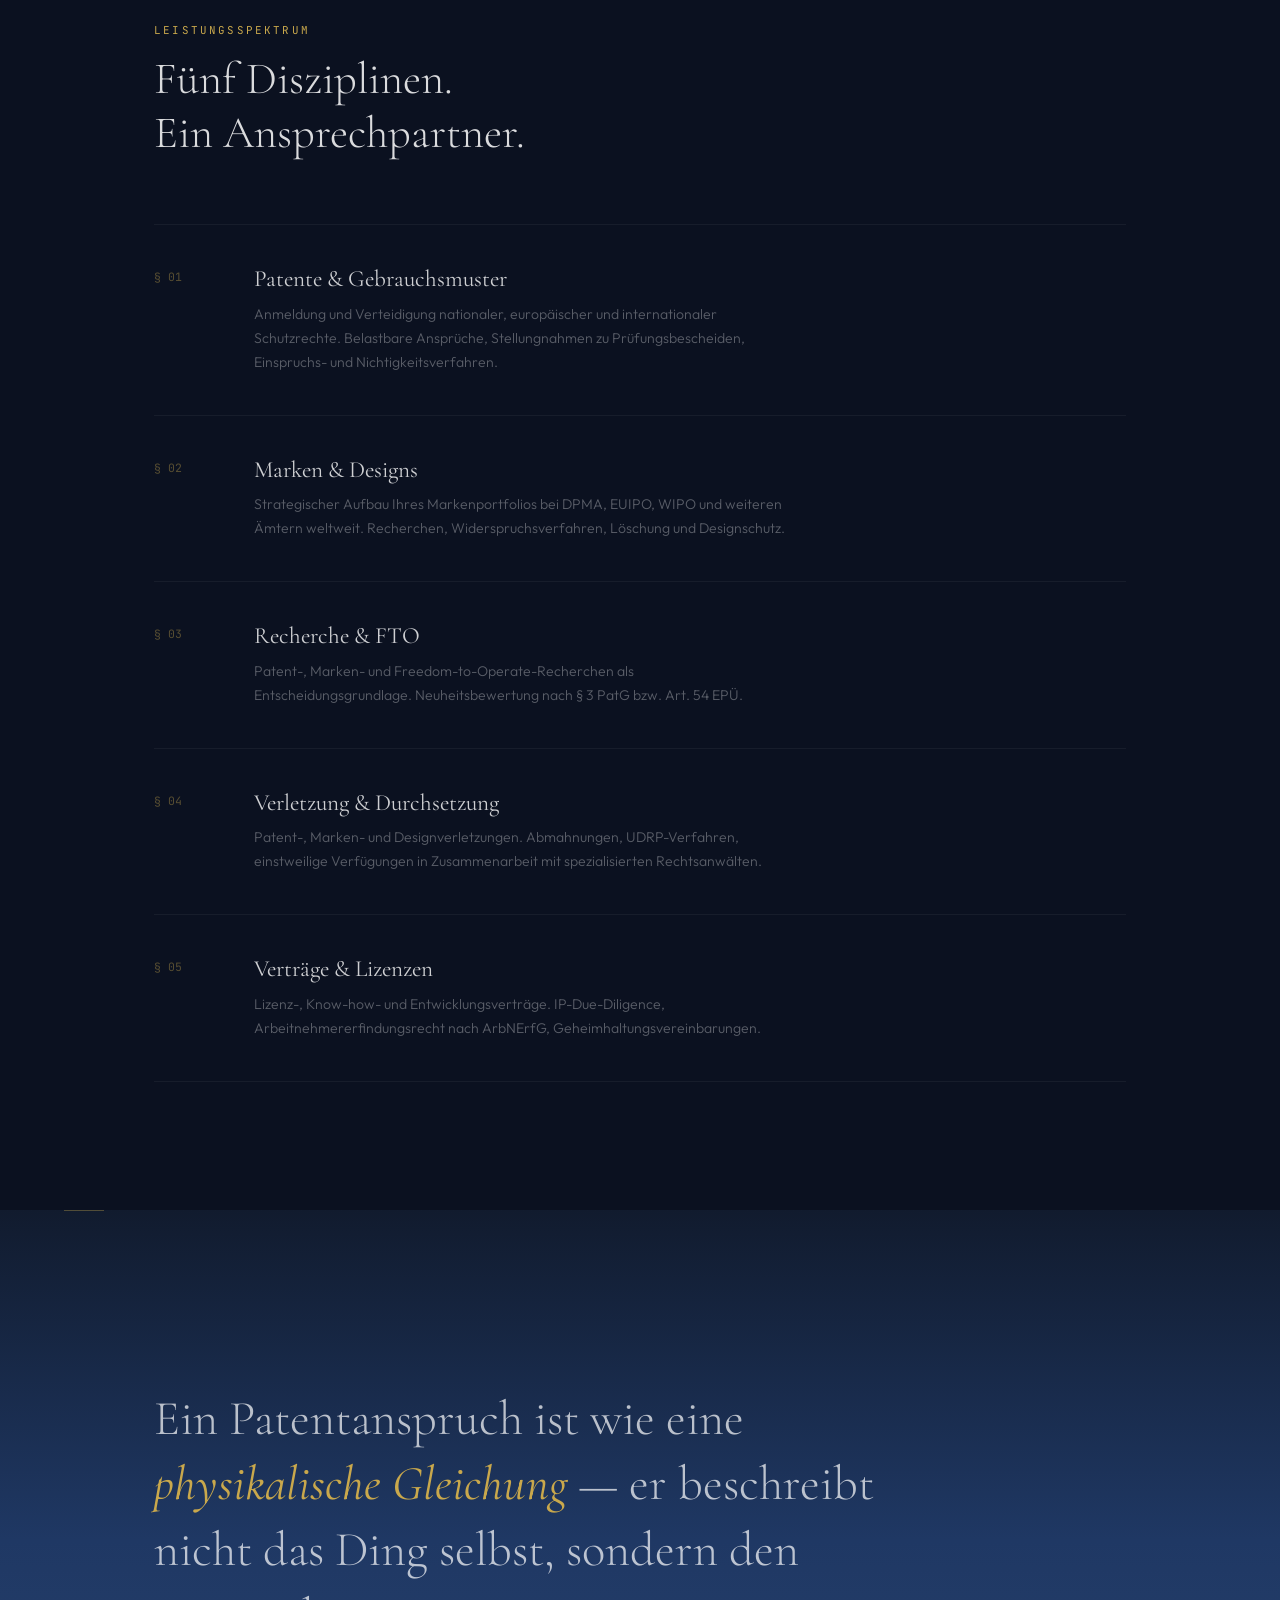
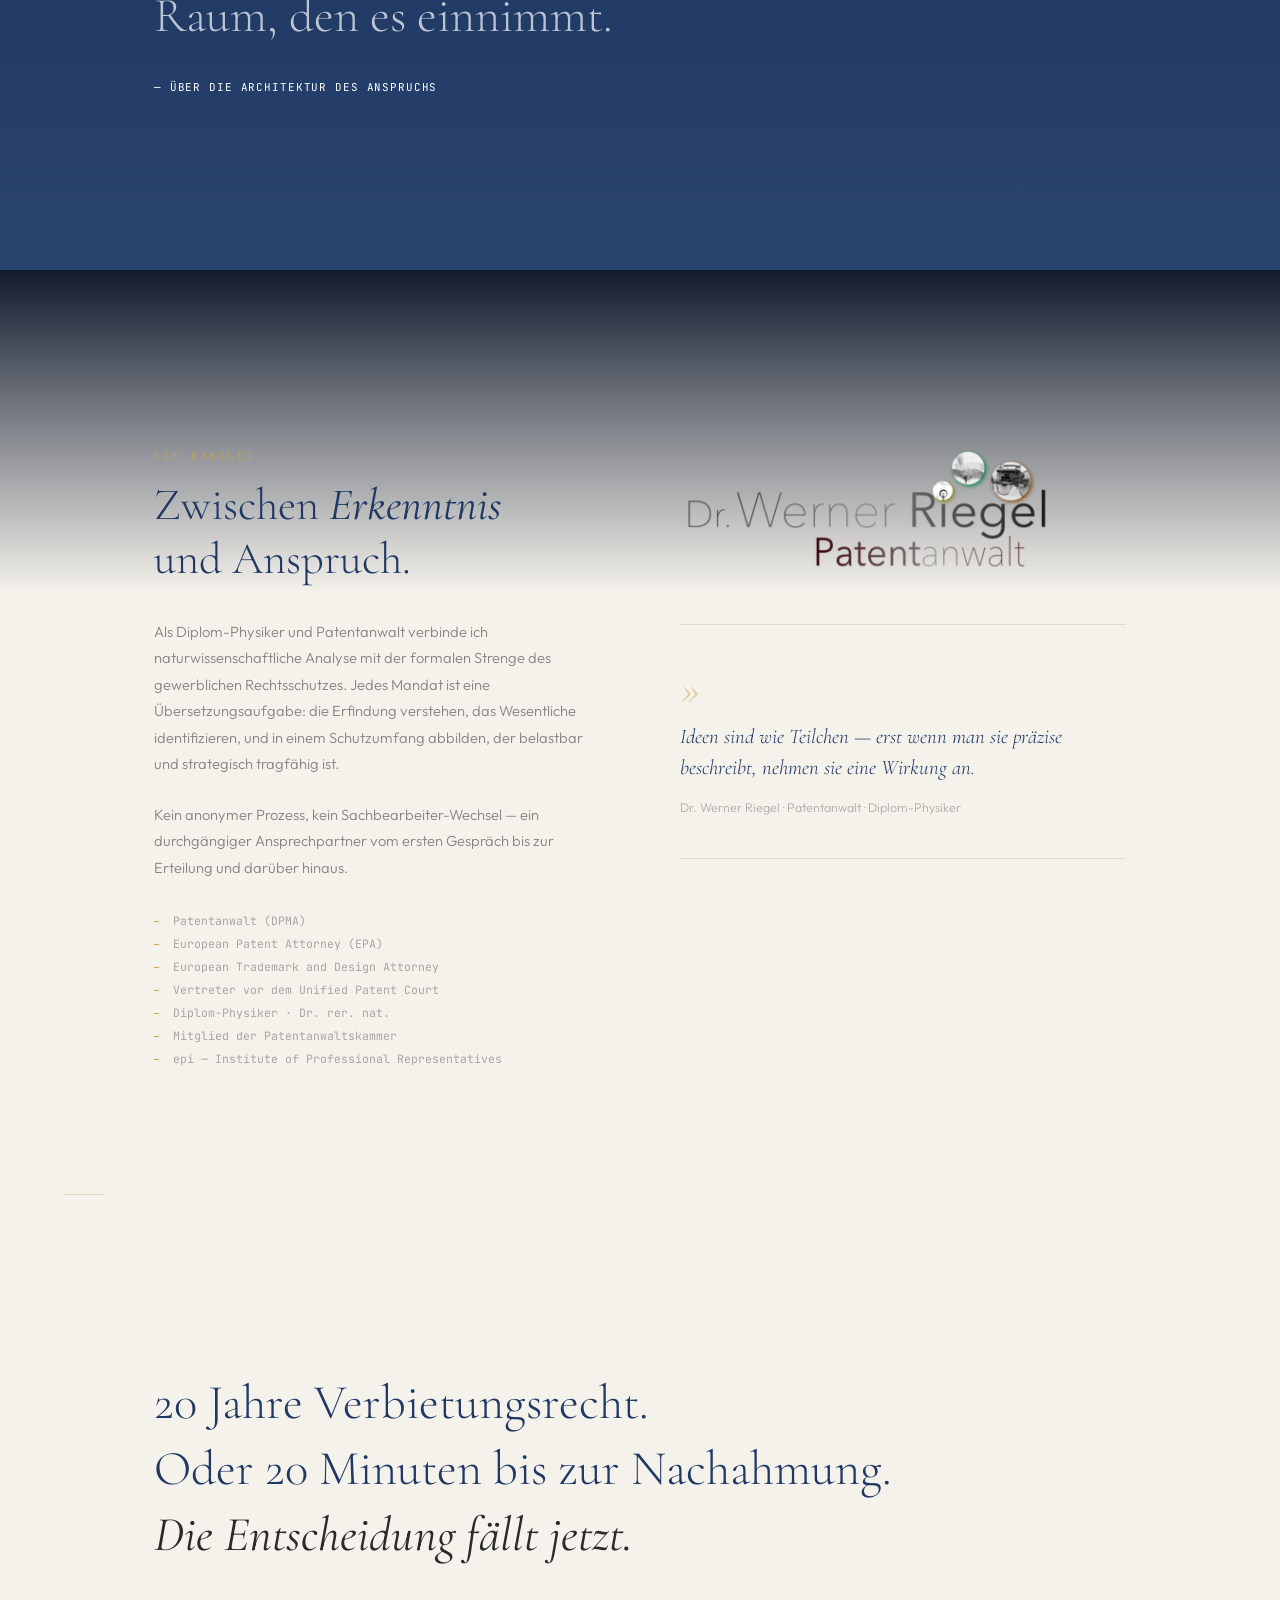
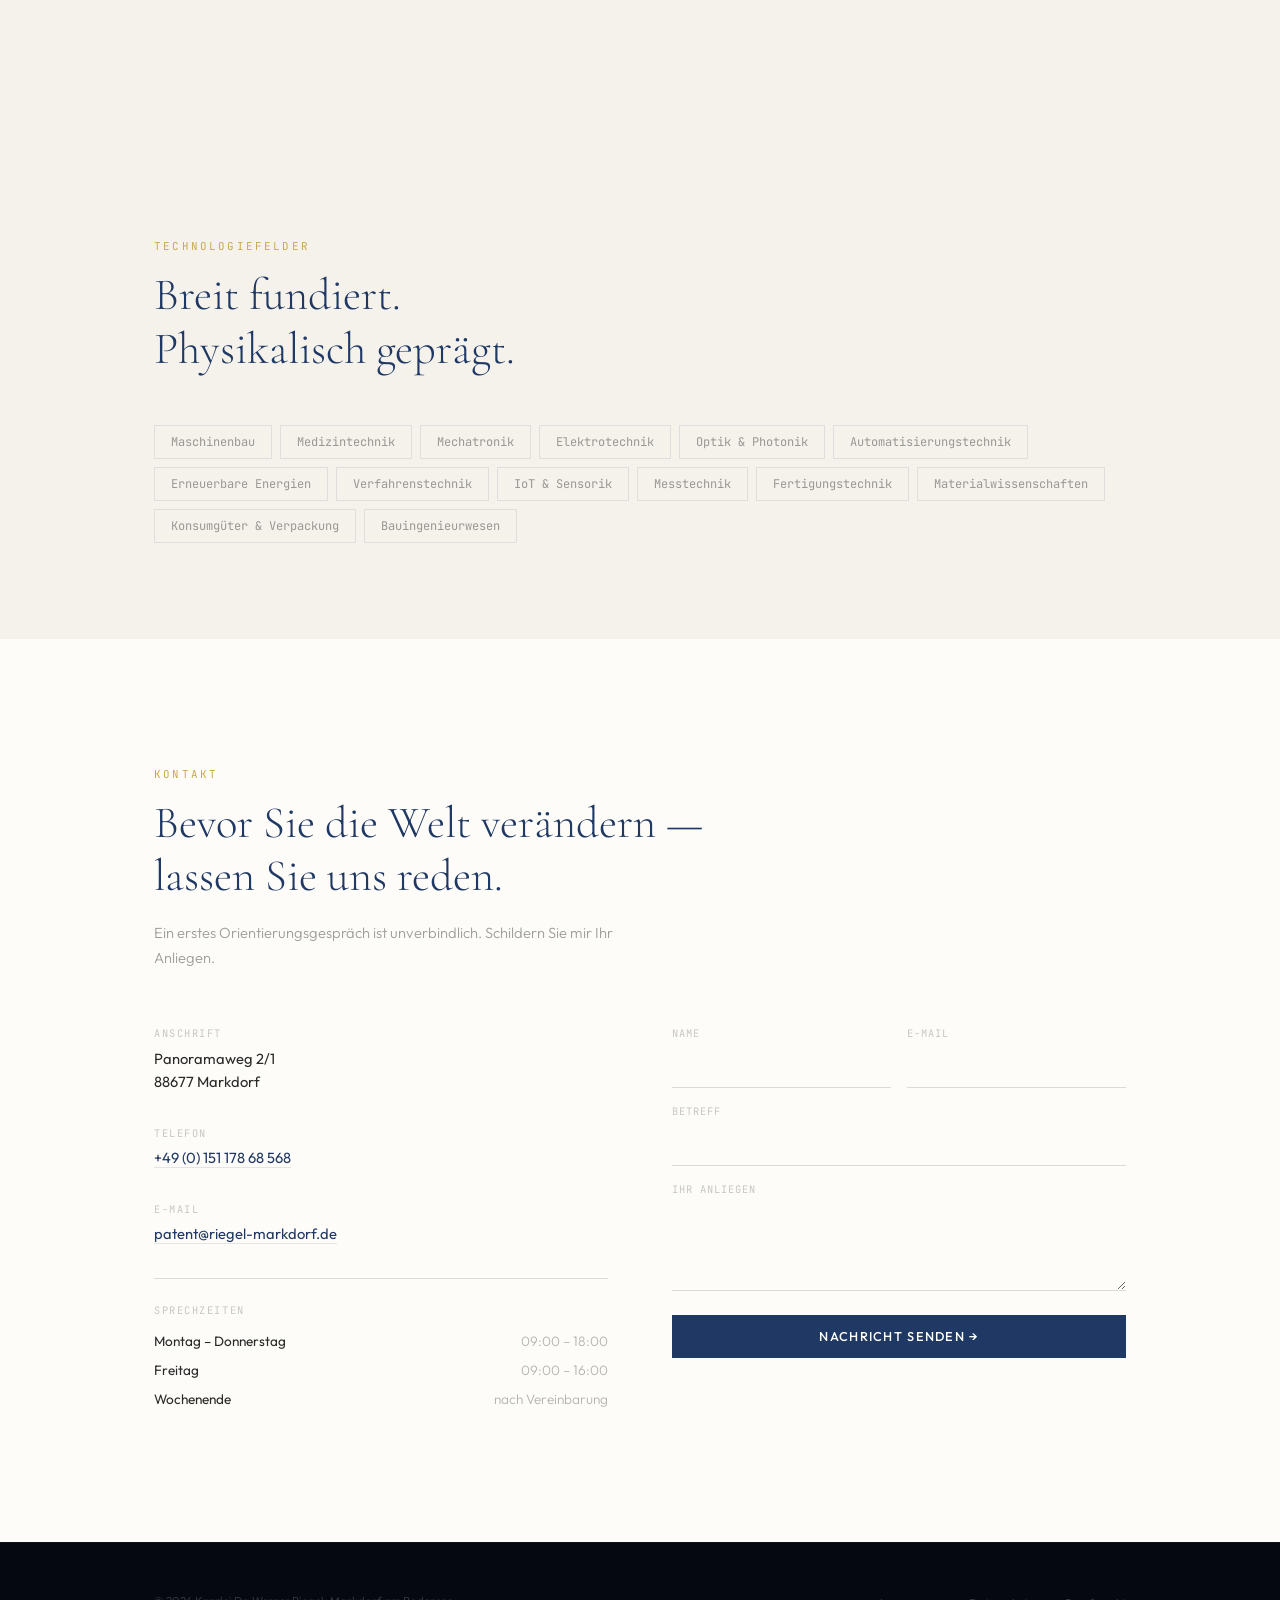
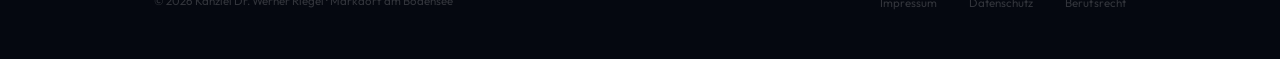
==== commit e37b9b6c: "Add files via upload" ====
--- a/index.html
+++ b/index.html
@@ -3,992 +3,292 @@
 <head>
   <meta charset="UTF-8" />
   <meta name="viewport" content="width=device-width, initial-scale=1.0" />
-  <title>Dr. Werner Riegel — Patentanwalt | Kanzlei für gewerblichen Rechtsschutz</title>
-  <meta name="description" content="Kanzlei Riegel-IP in Markdorf am Bodensee. Patentanwalt, European Patent Attorney, European Trademark and Design Attorney. Patente, Marken, Designs, Gebrauchsmuster." />
+  <title>Dr. Werner Riegel — Patentanwalt · Das Unsichtbare schützen</title>
+  <meta name="description" content="Kanzlei Riegel-IP in Markdorf am Bodensee. Patentanwalt, European Patent Attorney, European Trademark and Design Attorney. Patente, Marken, Designs." />
   <link rel="preconnect" href="https://fonts.googleapis.com" />
   <link rel="preconnect" href="https://fonts.gstatic.com" crossorigin />
-  <link href="https://fonts.googleapis.com/css2?family=DM+Serif+Display:ital@0;1&family=Instrument+Sans:ital,wght@0,400;0,500;0,600;0,700;1,400;1,500&display=swap" rel="stylesheet" />
+  <link href="https://fonts.googleapis.com/css2?family=Cormorant+Garamond:ital,wght@0,300;0,400;0,500;0,600;0,700;1,300;1,400;1,500&family=Outfit:wght@300;400;500;600&family=JetBrains+Mono:wght@300;400&display=swap" rel="stylesheet" />
   <style>
-    /* ═══════════════════════════════════════
-       RESET & VARIABLES
-    ═══════════════════════════════════════ */
     *, *::before, *::after { margin: 0; padding: 0; box-sizing: border-box; }
-
     :root {
+      --abyss: #050810;
+      --deep: #0B1120;
+      --dark: #111B2E;
       --navy: #1F3864;
-      --navy-deep: #0F1F3A;
-      --navy-light: #2B4A7A;
+      --slate: #2A4470;
       --gold: #C9A84C;
-      --gold-soft: #D4B968;
-      --cream: #FAF8F4;
-      --warm-white: #FEFDFB;
-      --stone: #E8E4DD;
-      --text: #2A2A2A;
-      --text-light: #6B6B6B;
-      --text-muted: #9A9A9A;
-      --font-display: 'DM Serif Display', Georgia, serif;
-      --font-body: 'Instrument Sans', -apple-system, sans-serif;
-      --ease-out: cubic-bezier(0.16, 1, 0.3, 1);
-      --ease-in-out: cubic-bezier(0.65, 0, 0.35, 1);
-    }
-
-    html {
-      scroll-behavior: smooth;
-      font-size: 16px;
-      -webkit-font-smoothing: antialiased;
-    }
-
-    body {
-      font-family: var(--font-body);
-      color: var(--text);
-      background: var(--warm-white);
-      line-height: 1.6;
-      overflow-x: hidden;
-    }
-
-    ::selection {
-      background: var(--navy);
-      color: white;
-    }
-
+      --gold-dim: rgba(201,168,76,0.3);
+      --cream: #F5F2EC;
+      --warm: #FEFCF8;
+      --stone: #E0DBD2;
+      --text-dark: #2A2A2A;
+      --serif: 'Cormorant Garamond', 'Georgia', serif;
+      --sans: 'Outfit', -apple-system, sans-serif;
+      --mono: 'JetBrains Mono', 'Consolas', monospace;
+      --ease: cubic-bezier(0.16, 1, 0.3, 1);
+    }
+    html { scroll-behavior: smooth; -webkit-font-smoothing: antialiased; }
+    body { font-family: var(--sans); color: white; background: var(--abyss); overflow-x: hidden; }
+    ::selection { background: var(--gold); color: var(--abyss); }
     a { color: inherit; text-decoration: none; }
-    img { max-width: 100%; display: block; }
-
-    /* ═══════════════════════════════════════
-       UTILITY
-    ═══════════════════════════════════════ */
-    .container {
-      max-width: 1200px;
-      margin: 0 auto;
-      padding: 0 clamp(1.5rem, 4vw, 3rem);
-    }
-
-    .reveal {
-      opacity: 0;
-      transform: translateY(40px);
-      transition: opacity 0.8s var(--ease-out), transform 0.8s var(--ease-out);
-    }
-    .reveal.visible {
-      opacity: 1;
-      transform: translateY(0);
-    }
-    .reveal-delay-1 { transition-delay: 0.1s; }
-    .reveal-delay-2 { transition-delay: 0.2s; }
-    .reveal-delay-3 { transition-delay: 0.3s; }
-    .reveal-delay-4 { transition-delay: 0.4s; }
-    .reveal-delay-5 { transition-delay: 0.5s; }
-
-    /* ═══════════════════════════════════════
-       NAVIGATION
-    ═══════════════════════════════════════ */
-    .nav {
-      position: fixed;
-      top: 0;
-      left: 0;
-      right: 0;
-      z-index: 1000;
-      padding: 1.25rem 0;
-      transition: all 0.5s var(--ease-out);
-      background: transparent;
-    }
-    .nav.scrolled {
-      background: rgba(255,253,251,0.92);
-      backdrop-filter: blur(20px);
-      -webkit-backdrop-filter: blur(20px);
-      box-shadow: 0 1px 0 rgba(31,56,100,0.08);
-      padding: 0.85rem 0;
-    }
-    .nav-inner {
-      display: flex;
-      justify-content: space-between;
-      align-items: center;
-    }
-    .nav-brand {
-      display: flex;
-      align-items: center;
-    }
-    .nav-logo {
-      height: 44px;
-      width: auto;
-      transition: height 0.4s var(--ease-out);
-    }
-    .nav.scrolled .nav-logo {
-      height: 36px;
-    }
-    .nav-links {
-      display: flex;
-      gap: 2.5rem;
-      list-style: none;
-      align-items: center;
-    }
-    .nav-links a {
-      font-size: 0.85rem;
-      font-weight: 500;
-      letter-spacing: 0.04em;
-      color: var(--text-light);
-      position: relative;
-      transition: color 0.3s;
-    }
-    .nav-links a:hover { color: var(--navy); }
-    .nav-links a::after {
-      content: '';
-      position: absolute;
-      bottom: -4px;
-      left: 0;
-      width: 0;
-      height: 1.5px;
-      background: var(--gold);
-      transition: width 0.3s var(--ease-out);
-    }
-    .nav-links a:hover::after { width: 100%; }
-    .nav-cta {
-      background: var(--navy);
-      color: white !important;
-      padding: 0.6rem 1.4rem;
-      border-radius: 4px;
-      font-size: 0.8rem !important;
-      letter-spacing: 0.06em !important;
-      font-weight: 600 !important;
-      transition: background 0.3s, transform 0.3s !important;
-    }
-    .nav-cta:hover {
-      background: var(--navy-light) !important;
-      transform: translateY(-1px);
-    }
-    .nav-cta::after { display: none !important; }
-
-    /* Hamburger */
-    .nav-hamburger {
-      display: none;
-      flex-direction: column;
-      gap: 5px;
-      cursor: pointer;
-      padding: 4px;
-      z-index: 1001;
-    }
-    .nav-hamburger span {
-      width: 24px;
-      height: 2px;
-      background: var(--navy);
-      transition: all 0.3s;
-      border-radius: 2px;
-    }
-
-    /* ═══════════════════════════════════════
-       HERO SECTION
-    ═══════════════════════════════════════ */
-    .hero {
-      min-height: 100vh;
-      display: flex;
-      align-items: center;
-      position: relative;
-      overflow: hidden;
-      background: var(--cream) url('hero-bg.svg') center center / cover no-repeat;
-    }
+    .container { max-width: 1100px; margin: 0 auto; padding: 0 clamp(1.5rem, 5vw, 4rem); }
+
+    /* Reveal */
+    .r { opacity: 0; transform: translateY(50px); transition: opacity 1s var(--ease), transform 1s var(--ease); }
+    .r.v { opacity: 1; transform: translateY(0); }
+    .r1 { transition-delay: 0.15s; }
+    .r2 { transition-delay: 0.3s; }
+    .r3 { transition-delay: 0.45s; }
+
+    /* ── NAV ── */
+    .nav { position: fixed; top: 0; left: 0; right: 0; z-index: 100; padding: 1.5rem 0; transition: all 0.6s var(--ease); }
+    .nav.scrolled { background: rgba(5,8,16,0.85); backdrop-filter: blur(30px); -webkit-backdrop-filter: blur(30px); padding: 0.8rem 0; }
+    .nav-inner { display: flex; justify-content: space-between; align-items: center; }
+    .nav-logo { height: 38px; width: auto; filter: brightness(0) invert(1); opacity: 0.9; transition: all 0.4s; }
+    .nav.scrolled .nav-logo { height: 30px; }
+    .nav.light { background: rgba(245,242,236,0.9); backdrop-filter: blur(30px); -webkit-backdrop-filter: blur(30px); }
+    .nav.light .nav-logo { filter: none; opacity: 1; }
+    .nav-links { display: flex; gap: 2.5rem; list-style: none; align-items: center; }
+    .nav-links a { font-size: 0.78rem; font-weight: 400; letter-spacing: 0.12em; text-transform: uppercase; color: rgba(255,255,255,0.45); transition: color 0.3s; }
+    .nav-links a:hover { color: rgba(255,255,255,0.95); }
+    .nav.light .nav-links a { color: rgba(42,42,42,0.45); }
+    .nav.light .nav-links a:hover { color: var(--navy); }
+    .nav-cta-link { color: var(--gold) !important; border: 1px solid var(--gold-dim); padding: 0.5rem 1.2rem; border-radius: 2px; transition: all 0.3s !important; }
+    .nav-cta-link:hover { background: var(--gold) !important; color: var(--abyss) !important; }
+    .nav.light .nav-cta-link { color: var(--navy) !important; border-color: rgba(31,56,100,0.2); }
+    .nav.light .nav-cta-link:hover { background: var(--navy) !important; color: white !important; }
+    .hamburger { display: none; flex-direction: column; gap: 5px; cursor: pointer; z-index: 101; }
+    .hamburger span { width: 22px; height: 1.5px; background: rgba(255,255,255,0.7); transition: 0.3s; }
+    .nav.light .hamburger span { background: var(--navy); }
+
+    /* ── HERO ── */
+    .hero { min-height: 100vh; display: flex; flex-direction: column; justify-content: center; position: relative; background: var(--abyss); overflow: hidden; }
     .hero::before {
-      content: '';
-      position: absolute;
-      top: -30%;
-      right: -15%;
-      width: 70vw;
-      height: 70vw;
-      max-width: 900px;
-      max-height: 900px;
-      border-radius: 50%;
-      background: radial-gradient(circle, rgba(31,56,100,0.04) 0%, transparent 70%);
-      pointer-events: none;
-    }
-    .hero::after {
-      content: '';
-      position: absolute;
-      bottom: 0;
-      left: 0;
-      right: 0;
-      height: 1px;
-      background: linear-gradient(90deg, transparent, var(--stone), transparent);
-    }
-
-    /* Decorative grid pattern */
-    .hero-pattern {
-      position: absolute;
-      top: 0;
-      right: 0;
-      width: 45%;
-      height: 100%;
-      opacity: 0.025;
-      background-image:
-        linear-gradient(var(--navy) 1px, transparent 1px),
-        linear-gradient(90deg, var(--navy) 1px, transparent 1px);
-      background-size: 60px 60px;
-      mask-image: linear-gradient(135deg, transparent 20%, black 60%, transparent 90%);
-      -webkit-mask-image: linear-gradient(135deg, transparent 20%, black 60%, transparent 90%);
-      pointer-events: none;
-    }
-
-    .hero-content {
-      position: relative;
-      z-index: 2;
-      padding: 8rem 0 6rem;
-    }
-    .hero-grid {
-      display: grid;
-      grid-template-columns: 1fr auto;
-      gap: 4rem;
-      align-items: center;
-    }
-    .hero-text { }
-    .hero-logo-area {
-      display: flex;
-      align-items: center;
-      justify-content: center;
-    }
-    .hero-logo-img {
-      width: clamp(280px, 28vw, 420px);
-      height: auto;
-      filter: drop-shadow(0 8px 40px rgba(31,56,100,0.08));
-    }
-    .hero-eyebrow {
-      font-size: 0.78rem;
-      text-transform: uppercase;
-      letter-spacing: 0.2em;
-      color: var(--gold);
-      font-weight: 600;
-      margin-bottom: 1.8rem;
-      display: flex;
-      align-items: center;
-      gap: 1rem;
-    }
-    .hero-eyebrow::before {
-      content: '';
-      width: 40px;
-      height: 1.5px;
-      background: var(--gold);
-    }
-    .hero h1 {
-      font-family: var(--font-display);
-      font-size: clamp(2.8rem, 5.5vw, 4.5rem);
-      line-height: 1.1;
-      color: var(--navy-deep);
-      max-width: 750px;
-      margin-bottom: 1.8rem;
-      letter-spacing: -0.02em;
-    }
-    .hero h1 em {
-      font-style: italic;
-      color: var(--navy);
-    }
-    .hero-sub {
-      font-size: 1.1rem;
-      line-height: 1.7;
-      color: var(--text-light);
-      max-width: 560px;
-      margin-bottom: 2.8rem;
-    }
-    .hero-actions {
-      display: flex;
-      gap: 1.2rem;
-      flex-wrap: wrap;
-      align-items: center;
-    }
-
-    .btn {
-      display: inline-flex;
-      align-items: center;
-      gap: 0.6rem;
-      padding: 0.9rem 2rem;
-      font-family: var(--font-body);
-      font-size: 0.88rem;
-      font-weight: 600;
-      letter-spacing: 0.04em;
-      border-radius: 4px;
-      cursor: pointer;
-      transition: all 0.35s var(--ease-out);
-      border: none;
-    }
-    .btn-primary {
-      background: var(--navy);
-      color: white;
-    }
-    .btn-primary:hover {
-      background: var(--navy-light);
-      transform: translateY(-2px);
-      box-shadow: 0 8px 30px rgba(31,56,100,0.25);
-    }
-    .btn-ghost {
-      background: transparent;
-      color: var(--navy);
-      border: 1.5px solid rgba(31,56,100,0.2);
-    }
-    .btn-ghost:hover {
-      border-color: var(--navy);
-      background: rgba(31,56,100,0.03);
-    }
-    .btn-arrow {
-      transition: transform 0.3s var(--ease-out);
-    }
-    .btn:hover .btn-arrow { transform: translateX(3px); }
-
-    /* Hero stats bar */
-    .hero-stats {
-      display: flex;
-      gap: 3.5rem;
-      margin-top: 4.5rem;
-      padding-top: 3rem;
-      border-top: 1px solid var(--stone);
-    }
-    .hero-stat-number {
-      font-family: var(--font-display);
-      font-size: 2rem;
-      color: var(--navy);
-      line-height: 1;
-    }
-    .hero-stat-label {
-      font-size: 0.78rem;
-      color: var(--text-muted);
-      margin-top: 0.4rem;
-      text-transform: uppercase;
-      letter-spacing: 0.08em;
-      font-weight: 500;
-    }
-
-    /* ═══════════════════════════════════════
-       SECTION COMMON
-    ═══════════════════════════════════════ */
-    section {
-      padding: clamp(5rem, 10vw, 8rem) 0;
-    }
-    .section-eyebrow {
-      font-size: 0.75rem;
-      text-transform: uppercase;
-      letter-spacing: 0.2em;
-      color: var(--gold);
-      font-weight: 600;
-      margin-bottom: 1.2rem;
-      display: flex;
-      align-items: center;
-      gap: 0.8rem;
-    }
-    .section-eyebrow::before {
-      content: '';
-      width: 30px;
-      height: 1.5px;
-      background: var(--gold);
-    }
-    .section-title {
-      font-family: var(--font-display);
-      font-size: clamp(2rem, 3.5vw, 2.8rem);
-      color: var(--navy-deep);
-      line-height: 1.15;
-      max-width: 600px;
-      margin-bottom: 1.2rem;
-      letter-spacing: -0.01em;
-    }
-    .section-intro {
-      font-size: 1.05rem;
-      line-height: 1.7;
-      color: var(--text-light);
-      max-width: 600px;
-      margin-bottom: 3.5rem;
-    }
-
-    /* ═══════════════════════════════════════
-       SERVICES
-    ═══════════════════════════════════════ */
-    #leistungen {
-      background: var(--warm-white);
-    }
-    .services-grid {
-      display: grid;
-      grid-template-columns: repeat(3, 1fr);
-      gap: 1.5rem;
-    }
-    .service-card {
-      background: var(--cream);
-      border: 1px solid rgba(31,56,100,0.06);
-      border-radius: 8px;
-      padding: 2.2rem 2rem;
-      transition: all 0.45s var(--ease-out);
-      position: relative;
-      overflow: hidden;
-    }
-    .service-card::before {
-      content: '';
-      position: absolute;
-      top: 0;
-      left: 0;
-      right: 0;
-      height: 3px;
-      background: linear-gradient(90deg, var(--navy), var(--gold));
-      transform: scaleX(0);
-      transform-origin: left;
-      transition: transform 0.45s var(--ease-out);
-    }
-    .service-card:hover {
-      transform: translateY(-4px);
-      box-shadow: 0 20px 60px rgba(31,56,100,0.08);
-      border-color: rgba(31,56,100,0.1);
-    }
-    .service-card:hover::before { transform: scaleX(1); }
-
-    .service-number {
-      font-family: var(--font-display);
-      font-size: 0.85rem;
-      color: var(--gold);
-      margin-bottom: 1.2rem;
-      opacity: 0.7;
-    }
-    .service-card h3 {
-      font-family: var(--font-display);
-      font-size: 1.25rem;
-      color: var(--navy-deep);
-      margin-bottom: 0.8rem;
-      line-height: 1.25;
-    }
-    .service-card p {
-      font-size: 0.9rem;
-      color: var(--text-light);
-      line-height: 1.65;
-    }
-
-    /* ═══════════════════════════════════════
-       ABOUT / KANZLEI
-    ═══════════════════════════════════════ */
-    #kanzlei {
-      background: var(--navy-deep);
-      color: white;
-      position: relative;
-      overflow: hidden;
-    }
-    #kanzlei::before {
-      content: '';
-      position: absolute;
-      top: -50%;
-      left: -20%;
-      width: 60vw;
-      height: 120%;
-      border-radius: 50%;
-      background: radial-gradient(circle, rgba(201,168,76,0.06) 0%, transparent 60%);
-      pointer-events: none;
-    }
-
-    .about-grid {
-      display: grid;
-      grid-template-columns: 1fr 1fr;
-      gap: 5rem;
-      align-items: start;
-      position: relative;
-      z-index: 2;
-    }
-    #kanzlei .section-eyebrow { color: var(--gold-soft); }
-    #kanzlei .section-eyebrow::before { background: var(--gold-soft); }
-    #kanzlei .section-title { color: white; }
-    #kanzlei .section-intro {
-      color: rgba(255,255,255,0.65);
-      margin-bottom: 2rem;
-    }
-
-    .about-text {
-      font-size: 0.95rem;
-      line-height: 1.75;
-      color: rgba(255,255,255,0.6);
-      margin-bottom: 2.5rem;
-    }
-
-    .qualifications {
-      display: grid;
-      grid-template-columns: 1fr 1fr;
-      gap: 0.7rem 2rem;
-    }
-    .qual-item {
-      display: flex;
-      align-items: center;
-      gap: 0.6rem;
-      font-size: 0.85rem;
-      color: rgba(255,255,255,0.75);
-      padding: 0.4rem 0;
-    }
-    .qual-dot {
-      width: 6px;
-      height: 6px;
-      background: var(--gold);
-      border-radius: 50%;
-      flex-shrink: 0;
-    }
-
-    /* About right: decorative card */
-    .about-card {
-      background: rgba(255,255,255,0.04);
-      border: 1px solid rgba(255,255,255,0.08);
-      border-radius: 12px;
-      padding: 3rem;
-      position: relative;
-    }
-    .about-card-quote {
-      font-family: var(--font-display);
-      font-size: 1.5rem;
-      font-style: italic;
-      line-height: 1.45;
-      color: rgba(255,255,255,0.85);
-      margin-bottom: 2rem;
-    }
-    .about-card-quote::before {
-      content: '»';
-      display: block;
-      font-size: 3rem;
-      color: var(--gold);
-      line-height: 1;
-      margin-bottom: 0.8rem;
-    }
-    .about-card-sig {
-      font-size: 0.85rem;
-      color: rgba(255,255,255,0.5);
-      padding-top: 1.5rem;
-      border-top: 1px solid rgba(255,255,255,0.08);
-    }
-    .about-card-sig strong {
-      color: rgba(255,255,255,0.8);
-      display: block;
-      margin-bottom: 0.2rem;
-    }
-
-    /* ═══════════════════════════════════════
-       TECHNOLOGY FIELDS
-    ═══════════════════════════════════════ */
-    #technologie {
-      background: var(--cream);
-    }
-    .tech-grid {
-      display: flex;
-      flex-wrap: wrap;
-      gap: 0.6rem;
-    }
-    .tech-tag {
-      padding: 0.55rem 1.3rem;
-      background: var(--warm-white);
-      border: 1px solid var(--stone);
-      border-radius: 100px;
-      font-size: 0.85rem;
-      color: var(--text-light);
-      font-weight: 500;
-      transition: all 0.3s var(--ease-out);
-      cursor: default;
-    }
-    .tech-tag:hover {
-      background: var(--navy);
-      color: white;
-      border-color: var(--navy);
-      transform: translateY(-2px);
-    }
-    .tech-tag.highlight {
-      background: var(--navy);
-      color: white;
-      border-color: var(--navy);
-    }
-
-    /* ═══════════════════════════════════════
-       MARQUEE / ÄMTER
-    ═══════════════════════════════════════ */
-    .marquee-section {
-      padding: 3rem 0;
-      background: var(--warm-white);
-      border-top: 1px solid var(--stone);
-      border-bottom: 1px solid var(--stone);
-      overflow: hidden;
-    }
-    .marquee-track {
-      display: flex;
-      gap: 4rem;
-      animation: marquee 30s linear infinite;
-      width: max-content;
-    }
-    .marquee-item {
-      font-family: var(--font-display);
-      font-size: 1.1rem;
-      color: var(--text-muted);
-      white-space: nowrap;
-      display: flex;
-      align-items: center;
-      gap: 1.2rem;
-    }
-    .marquee-item::after {
-      content: '·';
-      color: var(--gold);
-      font-size: 1.6rem;
-    }
-
-    @keyframes marquee {
-      0% { transform: translateX(0); }
-      100% { transform: translateX(-50%); }
-    }
-
-    /* ═══════════════════════════════════════
-       CONTACT
-    ═══════════════════════════════════════ */
-    #kontakt {
-      background: var(--warm-white);
-    }
-    .contact-grid {
-      display: grid;
-      grid-template-columns: 1fr 1fr;
-      gap: 5rem;
-    }
-    .contact-info-block {
-      margin-bottom: 2.5rem;
-    }
-    .contact-info-label {
-      font-size: 0.75rem;
-      text-transform: uppercase;
-      letter-spacing: 0.15em;
-      color: var(--text-muted);
-      font-weight: 600;
-      margin-bottom: 0.5rem;
-    }
-    .contact-info-value {
-      font-size: 1rem;
-      color: var(--text);
-      line-height: 1.65;
-    }
-    .contact-info-value a {
-      color: var(--navy);
-      border-bottom: 1px solid rgba(31,56,100,0.2);
-      transition: border-color 0.3s;
-    }
-    .contact-info-value a:hover {
-      border-color: var(--navy);
-    }
-
-    .contact-hours {
-      background: var(--cream);
-      border-radius: 8px;
-      padding: 2rem;
-      border: 1px solid rgba(31,56,100,0.06);
-    }
-    .contact-hours h4 {
-      font-family: var(--font-display);
-      font-size: 1.1rem;
-      color: var(--navy);
-      margin-bottom: 1.2rem;
-    }
-    .hours-row {
-      display: flex;
-      justify-content: space-between;
-      padding: 0.55rem 0;
-      font-size: 0.9rem;
-      border-bottom: 1px solid rgba(31,56,100,0.04);
-    }
-    .hours-row:last-child { border-bottom: none; }
-    .hours-day { color: var(--text); font-weight: 500; }
-    .hours-time { color: var(--text-light); }
-
-    /* Contact form */
-    .contact-form {
-      display: flex;
-      flex-direction: column;
-      gap: 1.2rem;
-    }
-    .form-row {
-      display: grid;
-      grid-template-columns: 1fr 1fr;
-      gap: 1.2rem;
-    }
-    .form-group {
-      display: flex;
-      flex-direction: column;
-      gap: 0.4rem;
-    }
-    .form-group label {
-      font-size: 0.78rem;
-      text-transform: uppercase;
-      letter-spacing: 0.1em;
-      color: var(--text-muted);
-      font-weight: 600;
-    }
-    .form-group input,
-    .form-group textarea {
-      padding: 0.85rem 1rem;
-      border: 1px solid var(--stone);
-      border-radius: 4px;
-      font-family: var(--font-body);
-      font-size: 0.92rem;
-      color: var(--text);
-      background: var(--cream);
-      transition: border-color 0.3s, box-shadow 0.3s;
-      outline: none;
-    }
-    .form-group input:focus,
-    .form-group textarea:focus {
-      border-color: var(--navy);
-      box-shadow: 0 0 0 3px rgba(31,56,100,0.08);
-    }
-    .form-group textarea {
-      resize: vertical;
-      min-height: 130px;
-    }
-    .form-submit {
-      align-self: flex-start;
-    }
-
-    /* ═══════════════════════════════════════
-       MAP TEASER
-    ═══════════════════════════════════════ */
-    .map-bar {
-      background: var(--navy-deep);
-      color: white;
-      padding: 3rem 0;
-      text-align: center;
-    }
-    .map-bar p {
-      font-size: 1rem;
-      color: rgba(255,255,255,0.5);
-      margin-bottom: 0.3rem;
-    }
-    .map-bar strong {
-      font-family: var(--font-display);
-      font-size: 1.35rem;
-      color: rgba(255,255,255,0.9);
-    }
-
-    /* ═══════════════════════════════════════
-       FOOTER
-    ═══════════════════════════════════════ */
-    footer {
-      background: var(--navy-deep);
-      color: rgba(255,255,255,0.4);
-      padding: 2.5rem 0;
-      border-top: 1px solid rgba(255,255,255,0.06);
-    }
-    .footer-inner {
-      display: flex;
-      justify-content: space-between;
-      align-items: center;
-      flex-wrap: wrap;
-      gap: 1rem;
-    }
-    .footer-copy {
-      font-size: 0.82rem;
-    }
-    .footer-links {
-      display: flex;
-      gap: 2rem;
-      list-style: none;
-    }
-    .footer-links a {
-      font-size: 0.82rem;
-      color: rgba(255,255,255,0.45);
-      transition: color 0.3s;
-    }
-    .footer-links a:hover { color: rgba(255,255,255,0.8); }
-
-    /* ═══════════════════════════════════════
-       RESPONSIVE
-    ═══════════════════════════════════════ */
+      content: ''; position: absolute; inset: 0;
+      background:
+        radial-gradient(1px 1px at 10% 20%, rgba(255,255,255,0.15), transparent),
+        radial-gradient(1px 1px at 30% 70%, rgba(255,255,255,0.1), transparent),
+        radial-gradient(1.5px 1.5px at 50% 40%, rgba(201,168,76,0.12), transparent),
+        radial-gradient(1px 1px at 70% 15%, rgba(255,255,255,0.08), transparent),
+        radial-gradient(1px 1px at 85% 60%, rgba(255,255,255,0.12), transparent),
+        radial-gradient(1px 1px at 15% 85%, rgba(201,168,76,0.08), transparent),
+        radial-gradient(1px 1px at 60% 90%, rgba(255,255,255,0.06), transparent),
+        radial-gradient(1px 1px at 90% 35%, rgba(255,255,255,0.1), transparent),
+        radial-gradient(1.5px 1.5px at 40% 55%, rgba(201,168,76,0.1), transparent),
+        radial-gradient(1px 1px at 75% 80%, rgba(255,255,255,0.08), transparent);
+      animation: drift 30s ease-in-out infinite alternate;
+    }
+    @keyframes drift { 0% { opacity: 0.6; transform: scale(1); } 100% { opacity: 1; transform: scale(1.05); } }
+    .hero::after { content: ''; position: absolute; top: 50%; left: 50%; transform: translate(-50%,-50%); width: 60vw; height: 60vh; background: radial-gradient(ellipse, rgba(31,56,100,0.12), transparent 70%); pointer-events: none; }
+    .hero-inner { position: relative; z-index: 2; padding: 10rem 0 6rem; }
+    .hero-claim { font-family: var(--serif); font-size: clamp(3rem, 6.5vw, 6rem); font-weight: 300; line-height: 1.08; letter-spacing: -0.02em; color: rgba(255,255,255,0.92); }
+    .hero-claim em { font-style: italic; font-weight: 400; color: var(--gold); }
+    .hero-sub { margin-top: 2.5rem; font-size: 1rem; font-weight: 300; line-height: 1.75; color: rgba(255,255,255,0.38); max-width: 480px; }
+    .hero-meta { margin-top: 4rem; display: flex; gap: 3rem; }
+    .hero-meta-item { font-family: var(--mono); font-size: 0.7rem; letter-spacing: 0.08em; color: rgba(255,255,255,0.2); text-transform: uppercase; }
+    .hero-meta-item span { color: var(--gold); opacity: 0.5; margin-right: 0.3rem; }
+    .hero-scroll { position: absolute; bottom: 2.5rem; left: 50%; transform: translateX(-50%); display: flex; flex-direction: column; align-items: center; gap: 0.6rem; color: rgba(255,255,255,0.18); font-size: 0.6rem; letter-spacing: 0.2em; text-transform: uppercase; }
+    .hero-scroll-line { width: 1px; height: 40px; background: linear-gradient(to bottom, var(--gold-dim), transparent); animation: pulse 2s ease-in-out infinite; }
+    @keyframes pulse { 0%,100% { opacity: 0.3; } 50% { opacity: 0.9; } }
+
+    /* ── BRIDGE STATEMENTS ── */
+    .bridge { padding: clamp(6rem, 14vw, 11rem) 0; position: relative; }
+    .bridge::before { content: ''; position: absolute; top: 0; left: clamp(1.5rem, 5vw, 4rem); width: 40px; height: 1px; background: var(--gold); opacity: 0.35; }
+    .bridge-dark { background: var(--deep); }
+    .bridge-mid { background: linear-gradient(180deg, var(--dark), var(--navy) 50%, var(--slate)); }
+    .bridge-light { background: var(--cream); color: var(--text-dark); }
+    .bridge-text { font-family: var(--serif); font-size: clamp(1.8rem, 3.8vw, 3.2rem); font-weight: 300; line-height: 1.35; max-width: 750px; }
+    .bridge-dark .bridge-text { color: rgba(255,255,255,0.65); }
+    .bridge-mid .bridge-text { color: rgba(255,255,255,0.7); }
+    .bridge-light .bridge-text { color: var(--navy); }
+    .bridge-text em { font-style: italic; font-weight: 400; }
+    .bridge-dark .bridge-text em { color: rgba(255,255,255,0.95); }
+    .bridge-mid .bridge-text em { color: var(--gold); }
+    .bridge-light .bridge-text em { color: var(--text-dark); }
+    .bridge-ref { font-family: var(--mono); font-size: 0.68rem; letter-spacing: 0.08em; margin-top: 2rem; opacity: 0.25; text-transform: uppercase; }
+
+    /* ── LEISTUNGEN ── */
+    .leistungen { background: var(--deep); padding: clamp(5rem, 10vw, 8rem) 0; }
+    .section-label { font-family: var(--mono); font-size: 0.68rem; letter-spacing: 0.2em; text-transform: uppercase; color: var(--gold); opacity: 0.55; margin-bottom: 1rem; }
+    .section-heading { font-family: var(--serif); font-size: clamp(2rem, 3.5vw, 2.8rem); font-weight: 300; line-height: 1.2; color: rgba(255,255,255,0.85); max-width: 550px; margin-bottom: 4rem; }
+    .leistung { display: grid; grid-template-columns: 60px 1fr; gap: 0 2.5rem; padding: 2.5rem 0; border-top: 1px solid rgba(255,255,255,0.05); align-items: start; }
+    .leistung:last-child { border-bottom: 1px solid rgba(255,255,255,0.05); }
+    .leistung-nr { font-family: var(--mono); font-size: 0.72rem; color: var(--gold); opacity: 0.4; padding-top: 0.25rem; }
+    .leistung h3 { font-family: var(--serif); font-size: 1.45rem; font-weight: 400; color: rgba(255,255,255,0.8); margin-bottom: 0.6rem; transition: color 0.3s; }
+    .leistung:hover h3 { color: white; }
+    .leistung p { font-size: 0.88rem; font-weight: 300; line-height: 1.7; color: rgba(255,255,255,0.32); max-width: 540px; transition: color 0.4s; }
+    .leistung:hover p { color: rgba(255,255,255,0.52); }
+
+    /* ── KANZLEI ── */
+    .kanzlei { background: linear-gradient(180deg, var(--dark) 0%, var(--cream) 35%); padding: clamp(8rem, 14vw, 12rem) 0 clamp(5rem, 10vw, 8rem); }
+    .kanzlei-grid { display: grid; grid-template-columns: 1fr 1fr; gap: 5rem; align-items: start; }
+    .kanzlei .section-label { color: var(--gold); opacity: 0.7; }
+    .kanzlei-heading { font-family: var(--serif); font-size: clamp(2rem, 3.5vw, 2.8rem); font-weight: 300; color: var(--navy); line-height: 1.2; margin-bottom: 2rem; }
+    .kanzlei-heading em { font-style: italic; font-weight: 400; }
+    .kanzlei-text { font-size: 0.92rem; font-weight: 300; line-height: 1.8; color: rgba(42,42,42,0.55); margin-bottom: 1.5rem; }
+    .kanzlei-quals { display: flex; flex-direction: column; gap: 0.5rem; margin-top: 2rem; }
+    .kanzlei-qual { font-family: var(--mono); font-size: 0.72rem; color: rgba(42,42,42,0.38); padding-left: 1.2rem; position: relative; }
+    .kanzlei-qual::before { content: ''; position: absolute; left: 0; top: 50%; width: 5px; height: 1px; background: var(--gold); }
+    .kanzlei-logo { width: 100%; max-width: 380px; margin-bottom: 3rem; opacity: 0.9; }
+    .kanzlei-quote { font-family: var(--serif); font-size: 1.3rem; font-style: italic; font-weight: 300; line-height: 1.5; color: var(--navy); padding: 2.5rem 0; border-top: 1px solid var(--stone); border-bottom: 1px solid var(--stone); }
+    .kanzlei-quote::before { content: '»'; font-size: 3rem; color: var(--gold); line-height: 1; display: block; margin-bottom: 0.5rem; opacity: 0.5; }
+    .kanzlei-sig { font-family: var(--sans); font-size: 0.78rem; font-style: normal; color: rgba(42,42,42,0.35); margin-top: 1rem; display: block; }
+
+    /* ── TECH ── */
+    .tech { background: var(--cream); padding: clamp(4rem, 8vw, 6rem) 0; }
+    .tech .section-heading { color: var(--navy); margin-bottom: 3rem; }
+    .tech-flow { display: flex; flex-wrap: wrap; gap: 0.5rem; }
+    .tech-tag { font-family: var(--mono); font-size: 0.75rem; padding: 0.5rem 1rem; border: 1px solid rgba(31,56,100,0.1); color: rgba(42,42,42,0.45); transition: all 0.3s var(--ease); cursor: default; }
+    .tech-tag:hover { background: var(--navy); color: white; border-color: var(--navy); }
+    .tech-tag.accent { border-color: var(--gold); color: var(--navy); }
+
+    /* ── KONTAKT ── */
+    .kontakt { background: var(--warm); padding: clamp(5rem, 10vw, 8rem) 0; }
+    .kontakt .section-heading { color: var(--navy); margin-bottom: 1rem; }
+    .kontakt-intro { font-size: 0.92rem; font-weight: 300; color: rgba(42,42,42,0.45); max-width: 500px; margin-bottom: 3.5rem; line-height: 1.7; }
+    .kontakt-grid { display: grid; grid-template-columns: 1fr 1fr; gap: 4rem; }
+    .kontakt-block { margin-bottom: 2rem; }
+    .kontakt-label { font-family: var(--mono); font-size: 0.65rem; letter-spacing: 0.15em; text-transform: uppercase; color: rgba(42,42,42,0.25); margin-bottom: 0.4rem; }
+    .kontakt-value { font-size: 0.92rem; color: var(--text-dark); line-height: 1.6; }
+    .kontakt-value a { color: var(--navy); border-bottom: 1px solid rgba(31,56,100,0.12); transition: border-color 0.3s; }
+    .kontakt-value a:hover { border-color: var(--navy); }
+    .kontakt-hours { border-top: 1px solid var(--stone); padding-top: 1.5rem; }
+    .hours-row { display: flex; justify-content: space-between; padding: 0.35rem 0; font-size: 0.85rem; }
+    .hours-day { color: var(--text-dark); font-weight: 400; }
+    .hours-time { color: rgba(42,42,42,0.35); font-weight: 300; }
+    .kontakt-form { display: flex; flex-direction: column; gap: 1rem; }
+    .form-row { display: grid; grid-template-columns: 1fr 1fr; gap: 1rem; }
+    .form-group { display: flex; flex-direction: column; gap: 0.3rem; }
+    .form-group label { font-family: var(--mono); font-size: 0.65rem; letter-spacing: 0.1em; text-transform: uppercase; color: rgba(42,42,42,0.25); }
+    .form-group input, .form-group textarea { padding: 0.75rem 0; border: none; border-bottom: 1px solid var(--stone); background: transparent; font-family: var(--sans); font-size: 0.9rem; font-weight: 300; color: var(--text-dark); outline: none; transition: border-color 0.3s; }
+    .form-group input:focus, .form-group textarea:focus { border-color: var(--navy); }
+    .form-group textarea { resize: vertical; min-height: 90px; }
+    .btn { font-family: var(--sans); font-size: 0.8rem; font-weight: 500; letter-spacing: 0.1em; text-transform: uppercase; padding: 0.85rem 2rem; border: none; cursor: pointer; transition: all 0.35s var(--ease); margin-top: 0.5rem; }
+    .btn-dark { background: var(--navy); color: white; }
+    .btn-dark:hover { background: var(--slate); transform: translateY(-2px); box-shadow: 0 10px 30px rgba(31,56,100,0.2); }
+
+    /* ── FOOTER ── */
+    footer { background: var(--abyss); padding: 3rem 0; border-top: 1px solid rgba(255,255,255,0.04); }
+    .footer-inner { display: flex; justify-content: space-between; align-items: center; flex-wrap: wrap; gap: 1rem; }
+    .footer-copy { font-size: 0.72rem; color: rgba(255,255,255,0.18); }
+    .footer-links { display: flex; gap: 2rem; list-style: none; }
+    .footer-links a { font-size: 0.72rem; color: rgba(255,255,255,0.18); transition: color 0.3s; }
+    .footer-links a:hover { color: rgba(255,255,255,0.5); }
+
+    /* ── RESPONSIVE ── */
     @media (max-width: 1024px) {
-      .services-grid { grid-template-columns: repeat(2, 1fr); }
-      .about-grid { grid-template-columns: 1fr; gap: 3rem; }
-      .contact-grid { grid-template-columns: 1fr; gap: 3rem; }
+      .kanzlei-grid, .kontakt-grid { grid-template-columns: 1fr; gap: 3rem; }
     }
     @media (max-width: 768px) {
       .nav-links { display: none; }
-      .nav-links.open {
-        display: flex;
-        flex-direction: column;
-        position: fixed;
-        top: 0;
-        left: 0;
-        right: 0;
-        bottom: 0;
-        background: var(--warm-white);
-        justify-content: center;
-        align-items: center;
-        gap: 2rem;
-        z-index: 1000;
-      }
-      .nav-links.open a { font-size: 1.2rem; }
-      .nav-hamburger { display: flex; }
-      .services-grid { grid-template-columns: 1fr; }
-      .hero-stats { flex-wrap: wrap; gap: 2rem; }
-      .hero-grid { grid-template-columns: 1fr; }
-      .hero-logo-area { justify-content: flex-start; }
-      .hero-logo-img { width: clamp(220px, 60vw, 320px); }
-      .qualifications { grid-template-columns: 1fr; }
+      .nav-links.open { display: flex; flex-direction: column; position: fixed; inset: 0; background: rgba(5,8,16,0.97); justify-content: center; align-items: center; gap: 2rem; z-index: 100; }
+      .nav-links.open a { font-size: 1rem; color: rgba(255,255,255,0.6) !important; }
+      .hamburger { display: flex; }
+      .hero-meta { flex-wrap: wrap; gap: 1.5rem; }
+      .leistung { grid-template-columns: 1fr; gap: 0.5rem; }
       .form-row { grid-template-columns: 1fr; }
-      .hero h1 { font-size: clamp(2.2rem, 7vw, 3.2rem); }
     }
   </style>
 </head>
 <body>
 
-  <!-- ═══════ NAVIGATION ═══════ -->
   <nav class="nav" id="nav">
     <div class="container nav-inner">
-      <a href="#top" class="nav-brand">
-        <img src="logotiff.png" alt="Dr. Werner Riegel – Patentanwalt" class="nav-logo" />
-      </a>
+      <a href="#top"><img src="logotiff.png" alt="Dr. Werner Riegel" class="nav-logo" /></a>
       <ul class="nav-links" id="navLinks">
         <li><a href="#leistungen">Leistungen</a></li>
         <li><a href="#kanzlei">Kanzlei</a></li>
-        <li><a href="#technologie">Technologiefelder</a></li>
-        <li><a href="#kontakt">Kontakt</a></li>
-        <li><a href="#kontakt" class="nav-cta">Beratung anfragen</a></li>
+        <li><a href="#technologie">Technologie</a></li>
+        <li><a href="#kontakt" class="nav-cta-link">Kontakt</a></li>
       </ul>
-      <div class="nav-hamburger" id="hamburger" onclick="toggleNav()">
-        <span></span><span></span><span></span>
+      <div class="hamburger" onclick="toggleNav()"><span></span><span></span><span></span></div>
+    </div>
+  </nav>
+
+  <!-- ═══ HERO ═══ -->
+  <section class="hero" id="top">
+    <div class="container hero-inner">
+      <p class="hero-claim r">Das Unsichtbare<br /><em>schützen.</em></p>
+      <p class="hero-sub r r1">Geistiges Eigentum ist das Paradoxon, das Unsichtbare zu besitzen. Ich gebe Ihren Ideen eine Form, die bleibt — und die wirkt.</p>
+      <div class="hero-meta r r2">
+        <div class="hero-meta-item"><span>§</span> PatG · EPÜ · MarkenG</div>
+        <div class="hero-meta-item"><span>↗</span> DE · EP · PCT · WIPO</div>
+        <div class="hero-meta-item"><span>◉</span> Markdorf am Bodensee</div>
       </div>
     </div>
-  </nav>
-
-  <!-- ═══════ HERO ═══════ -->
-  <section class="hero" id="top">
-    <div class="hero-pattern"></div>
-    <div class="container hero-content">
-      <div class="hero-grid">
-        <div class="hero-text">
-          <div class="hero-eyebrow reveal">Gewerblicher Rechtsschutz · Bodensee</div>
-          <h1 class="reveal reveal-delay-1">Schutz für <em>Ideen</em>, die Zukunft schaffen.</h1>
-          <p class="hero-sub reveal reveal-delay-2">
-            Persönliche Beratung auf höchstem fachlichen Niveau — von der ersten Recherche über die Anmeldung bis zur Erteilung und darüber hinaus. Für Erfinder, Start-ups und den Mittelstand.
-          </p>
-          <div class="hero-actions reveal reveal-delay-3">
-            <a href="#kontakt" class="btn btn-primary">
-              Erstgespräch vereinbaren
-              <span class="btn-arrow">→</span>
-            </a>
-            <a href="#leistungen" class="btn btn-ghost">Leistungsspektrum</a>
+    <div class="hero-scroll"><div class="hero-scroll-line"></div>Entdecken</div>
+  </section>
+
+  <!-- ═══ BRIDGE 1 ═══ -->
+  <div class="bridge bridge-dark">
+    <div class="container">
+      <p class="bridge-text r">Physik fragt: <em>Was ist?</em><br />Patentrecht fragt: <em>Wem gehört, was sein wird?</em></p>
+      <p class="bridge-ref r r1">— Über die Übersetzung zwischen den Welten</p>
+    </div>
+  </div>
+
+  <!-- ═══ LEISTUNGEN ═══ -->
+  <section class="leistungen" id="leistungen">
+    <div class="container">
+      <div class="section-label r">Leistungsspektrum</div>
+      <h2 class="section-heading r r1">Fünf Disziplinen.<br />Ein Ansprechpartner.</h2>
+      <div class="leistung r"><div class="leistung-nr">§ 01</div><div><h3>Patente & Gebrauchsmuster</h3><p>Anmeldung und Verteidigung nationaler, europäischer und internationaler Schutzrechte. Belastbare Ansprüche, Stellungnahmen zu Prüfungsbescheiden, Einspruchs- und Nichtigkeitsverfahren.</p></div></div>
+      <div class="leistung r"><div class="leistung-nr">§ 02</div><div><h3>Marken & Designs</h3><p>Strategischer Aufbau Ihres Markenportfolios bei DPMA, EUIPO, WIPO und weiteren Ämtern weltweit. Recherchen, Widerspruchsverfahren, Löschung und Designschutz.</p></div></div>
+      <div class="leistung r"><div class="leistung-nr">§ 03</div><div><h3>Recherche & FTO</h3><p>Patent-, Marken- und Freedom-to-Operate-Recherchen als Entscheidungsgrundlage. Neuheitsbewertung nach § 3 PatG bzw. Art. 54 EPÜ.</p></div></div>
+      <div class="leistung r"><div class="leistung-nr">§ 04</div><div><h3>Verletzung & Durchsetzung</h3><p>Patent-, Marken- und Designverletzungen. Abmahnungen, UDRP-Verfahren, einstweilige Verfügungen in Zusammenarbeit mit spezialisierten Rechtsanwälten.</p></div></div>
+      <div class="leistung r"><div class="leistung-nr">§ 05</div><div><h3>Verträge & Lizenzen</h3><p>Lizenz-, Know-how- und Entwicklungsverträge. IP-Due-Diligence, Arbeitnehmererfindungsrecht nach ArbNErfG, Geheimhaltungsvereinbarungen.</p></div></div>
+
+    </div>
+  </section>
+
+  <!-- ═══ BRIDGE 2 ═══ -->
+  <div class="bridge bridge-mid">
+    <div class="container">
+      <p class="bridge-text r">Ein Patentanspruch ist wie eine <em>physikalische Gleichung</em> — er beschreibt nicht das Ding selbst, sondern den Raum, den es einnimmt.</p>
+      <p class="bridge-ref r r1">— Über die Architektur des Anspruchs</p>
+    </div>
+  </div>
+
+  <!-- ═══ KANZLEI ═══ -->
+  <section class="kanzlei" id="kanzlei">
+    <div class="container">
+      <div class="kanzlei-grid">
+        <div>
+          <div class="section-label r">Die Kanzlei</div>
+          <h2 class="kanzlei-heading r r1">Zwischen <em>Erkenntnis</em><br />und Anspruch.</h2>
+          <p class="kanzlei-text r r2">Als Diplom-Physiker und Patentanwalt verbinde ich naturwissenschaftliche Analyse mit der formalen Strenge des gewerblichen Rechtsschutzes. Jedes Mandat ist eine Übersetzungsaufgabe: die Erfindung verstehen, das Wesentliche identifizieren, und in einem Schutzumfang abbilden, der belastbar und strategisch tragfähig ist.</p>
+          <p class="kanzlei-text r r2">Kein anonymer Prozess, kein Sachbearbeiter-Wechsel — ein durchgängiger Ansprechpartner vom ersten Gespräch bis zur Erteilung und darüber hinaus.</p>
+          <div class="kanzlei-quals r r3">
+            <div class="kanzlei-qual">Patentanwalt (DPMA)</div>
+            <div class="kanzlei-qual">European Patent Attorney (EPA)</div>
+            <div class="kanzlei-qual">European Trademark and Design Attorney</div>
+            <div class="kanzlei-qual">Vertreter vor dem Unified Patent Court</div>
+            <div class="kanzlei-qual">Diplom-Physiker · Dr. rer. nat.</div>
+            <div class="kanzlei-qual">Mitglied der Patentanwaltskammer</div>
+            <div class="kanzlei-qual">epi — Institute of Professional Representatives</div>
           </div>
         </div>
-        <div class="hero-logo-area reveal reveal-delay-2">
-          <img src="logotiff.png" alt="Dr. Werner Riegel – Patentanwalt · Diplom-Physiker · European Patent Attorney · European Trademark and Design Attorney" class="hero-logo-img" />
+        <div>
+          <img src="logotiff.png" alt="Dr. Werner Riegel – Patentanwalt" class="kanzlei-logo r" />
+          <div class="kanzlei-quote r r1">Ideen sind wie Teilchen — erst wenn man sie präzise beschreibt, nehmen sie eine Wirkung an.<span class="kanzlei-sig">Dr. Werner Riegel · Patentanwalt · Diplom-Physiker</span></div>
         </div>
       </div>
-      <div class="hero-stats reveal reveal-delay-4">
-        <div>
-          <div class="hero-stat-number">6</div>
-          <div class="hero-stat-label">Rechtsgebiete</div>
-        </div>
-        <div>
-          <div class="hero-stat-number">DE · EP · PCT</div>
-          <div class="hero-stat-label">Anmeldewege</div>
-        </div>
-        <div>
-          <div class="hero-stat-number">DPMA · EPA · EUIPO</div>
-          <div class="hero-stat-label">Zugelassene Ämter</div>
-        </div>
-      </div>
-    </div>
-  </section>
-
-  <!-- ═══════ MARQUEE ═══════ -->
-  <div class="marquee-section">
-    <div class="marquee-track">
-      <span class="marquee-item">Deutsches Patent- und Markenamt</span>
-      <span class="marquee-item">Europäisches Patentamt</span>
-      <span class="marquee-item">EUIPO Alicante</span>
-      <span class="marquee-item">WIPO Genf</span>
-      <span class="marquee-item">Unified Patent Court</span>
-      <!-- duplicate for seamless loop -->
-      <span class="marquee-item">Deutsches Patent- und Markenamt</span>
-      <span class="marquee-item">Europäisches Patentamt</span>
-      <span class="marquee-item">EUIPO Alicante</span>
-      <span class="marquee-item">WIPO Genf</span>
-      <span class="marquee-item">Unified Patent Court</span>
+    </div>
+  </section>
+
+  <!-- ═══ BRIDGE 3 ═══ -->
+  <div class="bridge bridge-light">
+    <div class="container">
+      <p class="bridge-text r">20 Jahre Verbietungsrecht.<br />Oder 20 Minuten bis zur Nachahmung.<br /><em>Die Entscheidung fällt jetzt.</em></p>
     </div>
   </div>
 
-  <!-- ═══════ SERVICES ═══════ -->
-  <section id="leistungen">
-    <div class="container">
-      <div class="section-eyebrow reveal">Leistungsspektrum</div>
-      <h2 class="section-title reveal reveal-delay-1">Umfassender Schutz für Ihr geistiges Eigentum.</h2>
-      <p class="section-intro reveal reveal-delay-2">
-        Ich begleite Sie durch den gesamten Lebenszyklus Ihrer Schutzrechte — strategisch, präzise und mit persönlichem Engagement.
-      </p>
-
-      <div class="services-grid">
-        <div class="service-card reveal">
-          <div class="service-number">I.</div>
-          <h3>Patente & Gebrauchsmuster</h3>
-          <p>Anmeldung und Verteidigung nationaler (DE), europäischer (EP) und internationaler (PCT) Schutzrechte. Erstellung belastbarer Ansprüche, Stellungnahmen zu Prüfungsbescheiden, Einspruchs- und Nichtigkeitsverfahren.</p>
-        </div>
-        <div class="service-card reveal reveal-delay-1">
-          <div class="service-number">II.</div>
-          <h3>Marken & Designs</h3>
-          <p>Strategischer Aufbau und Verteidigung Ihres Markenportfolios bei DPMA, EUIPO, WIPO und weiteren Ämtern weltweit. Recherchen, Widerspruchsverfahren, Löschungsverfahren sowie Designschutz.</p>
-        </div>
-        <div class="service-card reveal reveal-delay-2">
-          <div class="service-number">III.</div>
-          <h3>Recherche & FTO</h3>
-          <p>Fundierte Patent-, Marken- und FTO-Recherchen als Grundlage für Anmelde-, Produkt- und Investitionsentscheidungen. Neuheitsbewertung nach § 3 PatG bzw. Art. 54 EPÜ.</p>
-        </div>
-        <div class="service-card reveal reveal-delay-3">
-          <div class="service-number">IV.</div>
-          <h3>Verletzung & Durchsetzung</h3>
-          <p>Durchsetzung und Verteidigung bei Patent-, Marken- und Designverletzungen. Abmahnungen, UDRP-Verfahren und gerichtliche Vertretung in Zusammenarbeit mit spezialisierten Rechtsanwälten.</p>
-        </div>
-        <div class="service-card reveal reveal-delay-4">
-          <div class="service-number">V.</div>
-          <h3>Verträge & Lizenzen</h3>
-          <p>Gestaltung und Prüfung von Lizenz-, Know-how- und Entwicklungsverträgen. IP-Due-Diligence, Arbeitnehmererfindungsrecht (ArbNErfG) und Geheimhaltungsvereinbarungen.</p>
-        </div>
-        <div class="service-card reveal reveal-delay-5">
-          <div class="service-number">VI.</div>
-          <h3>CII, Software & KI</h3>
-          <p>Spezialisierte Beratung für computer-implementierte Erfindungen, Software- und KI-Patente. Beurteilung der Technizität nach § 1 PatG und Art. 52 EPÜ und strategische Anspruchsformulierung.</p>
-        </div>
-      </div>
-    </div>
-  </section>
-
-  <!-- ═══════ ABOUT ═══════ -->
-  <section id="kanzlei">
-    <div class="container">
-      <div class="about-grid">
-        <div>
-          <div class="section-eyebrow reveal">Die Kanzlei</div>
-          <h2 class="section-title reveal reveal-delay-1">Physik trifft Patentrecht.</h2>
-          <p class="section-intro reveal reveal-delay-2">
-            Als Diplom-Physiker und Patentanwalt verbinde ich naturwissenschaftliche Analyse mit der formalen Strenge des gewerblichen Rechtsschutzes.
-          </p>
-          <p class="about-text reveal reveal-delay-3">
-            Jedes Mandat ist für mich eine Übersetzungsaufgabe: die Erfindung verstehen, das Wesentliche identifizieren und in einem Schutzumfang abbilden, der belastbar und zugleich strategisch tragfähig ist. Die Kanzlei arbeitet bewusst persönlich — Sie erhalten keinen anonymen Prozess, sondern einen durchgängigen Ansprechpartner vom ersten Gespräch bis zur Erteilung und darüber hinaus.
-          </p>
-          <div class="qualifications reveal reveal-delay-4">
-            <div class="qual-item"><span class="qual-dot"></span>Patentanwalt (DPMA)</div>
-            <div class="qual-item"><span class="qual-dot"></span>European Patent Attorney</div>
-            <div class="qual-item"><span class="qual-dot"></span>European Trademark Attorney</div>
-            <div class="qual-item"><span class="qual-dot"></span>European Design Attorney</div>
-            <div class="qual-item"><span class="qual-dot"></span>Diplom-Physiker</div>
-            <div class="qual-item"><span class="qual-dot"></span>Vertreter vor dem UPC</div>
-            <div class="qual-item"><span class="qual-dot"></span>Mitglied der PAK</div>
-            <div class="qual-item"><span class="qual-dot"></span>epi — Institute of Prof. Repr.</div>
-          </div>
-        </div>
-        <div class="reveal reveal-delay-3">
-          <div class="about-card">
-            <div class="about-card-quote">
-              Jede Erfindung verdient einen Schutzumfang, der so präzise ist wie die Idee selbst.
-            </div>
-            <div class="about-card-sig">
-              <strong>Dr. Werner Riegel</strong>
-              Patentanwalt · Diplom-Physiker<br />
-              Kanzlei Riegel-IP, Markdorf am Bodensee
-            </div>
-          </div>
-        </div>
-      </div>
-    </div>
-  </section>
-
-  <!-- ═══════ TECHNOLOGY FIELDS ═══════ -->
-  <section id="technologie">
-    <div class="container">
-      <div class="section-eyebrow reveal">Technologiefelder</div>
-      <h2 class="section-title reveal reveal-delay-1">Breit aufgestellt. Technisch fundiert.</h2>
-      <p class="section-intro reveal reveal-delay-2">
-        Dank meiner naturwissenschaftlichen Ausbildung bearbeite ich Erfindungen und Technologien aus einer Vielzahl von Fachgebieten.
-      </p>
-      <div class="tech-grid reveal reveal-delay-3">
-        <span class="tech-tag highlight">Künstliche Intelligenz</span>
-        <span class="tech-tag highlight">Software & CII</span>
+  <!-- ═══ TECHNOLOGIE ═══ -->
+  <section class="tech" id="technologie">
+    <div class="container">
+      <div class="section-label r">Technologiefelder</div>
+      <h2 class="section-heading r r1">Breit fundiert.<br />Physikalisch geprägt.</h2>
+      <div class="tech-flow r r2">
         <span class="tech-tag">Maschinenbau</span>
         <span class="tech-tag">Medizintechnik</span>
         <span class="tech-tag">Mechatronik</span>
@@ -1007,198 +307,66 @@
     </div>
   </section>
 
-  <!-- ═══════ CONTACT ═══════ -->
-  <section id="kontakt">
-    <div class="container">
-      <div class="section-eyebrow reveal">Kontakt</div>
-      <h2 class="section-title reveal reveal-delay-1">Sprechen wir über Ihr Schutzrecht.</h2>
-      <p class="section-intro reveal reveal-delay-2">
-        Ein erstes Orientierungsgespräch ist unverbindlich. Schildern Sie mir Ihr Anliegen — ich melde mich zeitnah bei Ihnen.
-      </p>
-
-      <div class="contact-grid">
-        <div class="reveal reveal-delay-2">
-          <div class="contact-info-block">
-            <div class="contact-info-label">Anschrift</div>
-            <div class="contact-info-value">
-              Panoramaweg 2/1<br />88677 Markdorf
-            </div>
-          </div>
-          <div class="contact-info-block">
-            <div class="contact-info-label">Telefon</div>
-            <div class="contact-info-value">
-              <a href="tel:+4915117868568">+49 (0) 151 178 68 568</a>
-            </div>
-          </div>
-          <div class="contact-info-block">
-            <div class="contact-info-label">E-Mail</div>
-            <div class="contact-info-value">
-              <a href="mailto:patent@riegel-markdorf.de">patent@riegel-markdorf.de</a>
-            </div>
-          </div>
-
-          <div class="contact-hours">
-            <h4>Sprechzeiten</h4>
-            <div class="hours-row">
-              <span class="hours-day">Montag – Donnerstag</span>
-              <span class="hours-time">09:00 – 18:00</span>
-            </div>
-            <div class="hours-row">
-              <span class="hours-day">Freitag</span>
-              <span class="hours-time">09:00 – 16:00</span>
-            </div>
-            <div class="hours-row">
-              <span class="hours-day">Samstag & Sonntag</span>
-              <span class="hours-time">nach Vereinbarung</span>
-            </div>
+  <!-- ═══ KONTAKT ═══ -->
+  <section class="kontakt" id="kontakt">
+    <div class="container">
+      <div class="section-label r">Kontakt</div>
+      <h2 class="section-heading r r1">Bevor Sie die Welt verändern&nbsp;—<br />lassen Sie uns reden.</h2>
+      <p class="kontakt-intro r r2">Ein erstes Orientierungsgespräch ist unverbindlich. Schildern Sie mir Ihr Anliegen.</p>
+      <div class="kontakt-grid">
+        <div class="r r2">
+          <div class="kontakt-block"><div class="kontakt-label">Anschrift</div><div class="kontakt-value">Panoramaweg 2/1<br />88677 Markdorf</div></div>
+          <div class="kontakt-block"><div class="kontakt-label">Telefon</div><div class="kontakt-value"><a href="tel:+4915117868568">+49 (0) 151 178 68 568</a></div></div>
+          <div class="kontakt-block"><div class="kontakt-label">E-Mail</div><div class="kontakt-value"><a href="mailto:patent@riegel-markdorf.de">patent@riegel-markdorf.de</a></div></div>
+          <div class="kontakt-hours">
+            <div class="kontakt-label" style="margin-bottom:0.6rem">Sprechzeiten</div>
+            <div class="hours-row"><span class="hours-day">Montag – Donnerstag</span><span class="hours-time">09:00 – 18:00</span></div>
+            <div class="hours-row"><span class="hours-day">Freitag</span><span class="hours-time">09:00 – 16:00</span></div>
+            <div class="hours-row"><span class="hours-day">Wochenende</span><span class="hours-time">nach Vereinbarung</span></div>
           </div>
         </div>
-
-        <div class="reveal reveal-delay-3">
-          <form class="contact-form" onsubmit="handleSubmit(event)">
+        <div class="r r3">
+          <form class="kontakt-form" onsubmit="handleSubmit(event)">
             <div class="form-row">
-              <div class="form-group">
-                <label for="name">Name</label>
-                <input type="text" id="name" placeholder="Ihr Name" required />
-              </div>
-              <div class="form-group">
-                <label for="email">E-Mail</label>
-                <input type="email" id="email" placeholder="ihre@email.de" required />
-              </div>
+              <div class="form-group"><label for="name">Name</label><input type="text" id="name" required /></div>
+              <div class="form-group"><label for="email">E-Mail</label><input type="email" id="email" required /></div>
             </div>
-            <div class="form-group">
-              <label for="subject">Betreff</label>
-              <input type="text" id="subject" placeholder="z. B. Patentanmeldung, Markenrecherche …" />
-            </div>
-            <div class="form-group">
-              <label for="message">Nachricht</label>
-              <textarea id="message" placeholder="Beschreiben Sie kurz Ihr Anliegen …" required></textarea>
-            </div>
-            <div class="form-submit">
-              <button type="submit" class="btn btn-primary">
-                Nachricht senden
-                <span class="btn-arrow">→</span>
-              </button>
-            </div>
+            <div class="form-group"><label for="betreff">Betreff</label><input type="text" id="betreff" /></div>
+            <div class="form-group"><label for="msg">Ihr Anliegen</label><textarea id="msg" required></textarea></div>
+            <button type="submit" class="btn btn-dark">Nachricht senden →</button>
           </form>
         </div>
       </div>
     </div>
   </section>
 
-  <!-- ═══════ MAP BAR ═══════ -->
-  <div class="map-bar">
-    <div class="container">
-      <p>Markdorf am Bodensee</p>
-      <strong>Panoramaweg 2/1 · 88677 Markdorf · Deutschland</strong>
-    </div>
-  </div>
-
-  <!-- ═══════ FOOTER ═══════ -->
   <footer>
     <div class="container footer-inner">
-      <div class="footer-copy">
-        &copy; 2026 Kanzlei Dr. Werner Riegel · Alle Rechte vorbehalten.
-      </div>
+      <div class="footer-copy">&copy; 2026 Kanzlei Dr. Werner Riegel · Markdorf am Bodensee</div>
       <ul class="footer-links">
         <li><a href="impressum.html">Impressum</a></li>
         <li><a href="datenschutz.html">Datenschutz</a></li>
-        <li><a href="berufsrecht.html">Berufsrechtliche Angaben</a></li>
+        <li><a href="berufsrecht.html">Berufsrecht</a></li>
       </ul>
     </div>
   </footer>
 
-  <!-- ═══════ SCRIPTS ═══════ -->
   <script>
-    /* Scroll-aware nav */
     const nav = document.getElementById('nav');
-    window.addEventListener('scroll', () => {
-      nav.classList.toggle('scrolled', window.scrollY > 60);
-    });
-
-    /* Mobile nav toggle */
-    function toggleNav() {
-      document.getElementById('navLinks').classList.toggle('open');
-    }
-    document.querySelectorAll('.nav-links a').forEach(link => {
-      link.addEventListener('click', () => {
-        document.getElementById('navLinks').classList.remove('open');
-      });
-    });
-
-    /* Intersection Observer for reveal animations */
-    const observer = new IntersectionObserver((entries) => {
-      entries.forEach(entry => {
-        if (entry.isIntersecting) {
-          entry.target.classList.add('visible');
-        }
-      });
-    }, { threshold: 0.12, rootMargin: '0px 0px -40px 0px' });
-
-    document.querySelectorAll('.reveal').forEach(el => observer.observe(el));
-
-    /* Form handler (placeholder) */
-    function handleSubmit(e) {
-      e.preventDefault();
-      const btn = e.target.querySelector('button');
-      btn.innerHTML = 'Nachricht gesendet ✓';
-      btn.style.background = '#2B8A3E';
-      setTimeout(() => {
-        btn.innerHTML = 'Nachricht senden <span class="btn-arrow">→</span>';
-        btn.style.background = '';
-        e.target.reset();
-      }, 3000);
-    }
+    const lightSections = document.querySelectorAll('.kanzlei, .tech, .kontakt, .bridge-light');
+    function updateNav() {
+      nav.classList.toggle('scrolled', scrollY > 60);
+      const nr = nav.getBoundingClientRect();
+      let ol = false;
+      lightSections.forEach(s => { const r = s.getBoundingClientRect(); if (r.top < nr.bottom && r.bottom > nr.top) ol = true; });
+      nav.classList.toggle('light', ol);
+    }
+    window.addEventListener('scroll', updateNav, { passive: true });
+    function toggleNav() { document.getElementById('navLinks').classList.toggle('open'); }
+    document.querySelectorAll('.nav-links a').forEach(a => a.addEventListener('click', () => document.getElementById('navLinks').classList.remove('open')));
+    const obs = new IntersectionObserver(e => { e.forEach(x => { if (x.isIntersecting) x.target.classList.add('v'); }); }, { threshold: 0.1, rootMargin: '0px 0px -30px 0px' });
+    document.querySelectorAll('.r').forEach(el => obs.observe(el));
+    function handleSubmit(e) { e.preventDefault(); const b = e.target.querySelector('button'); b.textContent = 'Gesendet ✓'; b.style.background = '#2B8A3E'; setTimeout(() => { b.textContent = 'Nachricht senden →'; b.style.background = ''; e.target.reset(); }, 3000); }
   </script>
-
-  <!-- ═══════ COOKIE BANNER ═══════ -->
-  <div class="cookie-banner" id="cookieBanner">
-    <div class="cookie-inner">
-      <div class="cookie-text">
-        <strong>Hinweis zu Cookies</strong>
-        <p>Diese Website verwendet ausschließlich technisch notwendige Cookies. Es findet kein Tracking statt. Weitere Informationen finden Sie in der <a href="datenschutz.html">Datenschutzerklärung</a>.</p>
-      </div>
-      <button class="cookie-btn" onclick="acceptCookies()">Verstanden</button>
-    </div>
-  </div>
-  <style>
-    .cookie-banner {
-      position: fixed; bottom: 0; left: 0; right: 0; z-index: 9999;
-      background: var(--navy-deep); color: rgba(255,255,255,0.85);
-      padding: 1.2rem 0; transform: translateY(100%);
-      transition: transform 0.5s cubic-bezier(0.16,1,0.3,1);
-      box-shadow: 0 -4px 30px rgba(0,0,0,0.15);
-    }
-    .cookie-banner.show { transform: translateY(0); }
-    .cookie-inner {
-      max-width: 1200px; margin: 0 auto; padding: 0 clamp(1.5rem, 4vw, 3rem);
-      display: flex; align-items: center; gap: 2rem; justify-content: space-between;
-    }
-    .cookie-text strong { display: block; margin-bottom: 0.3rem; font-size: 0.9rem; color: white; }
-    .cookie-text p { font-size: 0.82rem; color: rgba(255,255,255,0.6); margin: 0; line-height: 1.5; }
-    .cookie-text a { color: var(--gold-soft, #D4B968); border-bottom: 1px solid rgba(212,185,104,0.3); }
-    .cookie-text a:hover { border-color: var(--gold-soft, #D4B968); }
-    .cookie-btn {
-      background: white; color: var(--navy-deep); border: none; padding: 0.6rem 1.8rem;
-      font-family: var(--font-body); font-size: 0.85rem; font-weight: 600;
-      border-radius: 4px; cursor: pointer; white-space: nowrap;
-      transition: background 0.3s, transform 0.2s;
-    }
-    .cookie-btn:hover { background: var(--cream); transform: translateY(-1px); }
-    @media (max-width: 640px) {
-      .cookie-inner { flex-direction: column; align-items: stretch; gap: 1rem; }
-      .cookie-btn { text-align: center; }
-    }
-  </style>
-  <script>
-    if (!localStorage.getItem('cookies_accepted')) {
-      setTimeout(() => document.getElementById('cookieBanner').classList.add('show'), 1200);
-    }
-    function acceptCookies() {
-      localStorage.setItem('cookies_accepted', 'true');
-      document.getElementById('cookieBanner').classList.remove('show');
-    }
-  </script>
-
 </body>
 </html>
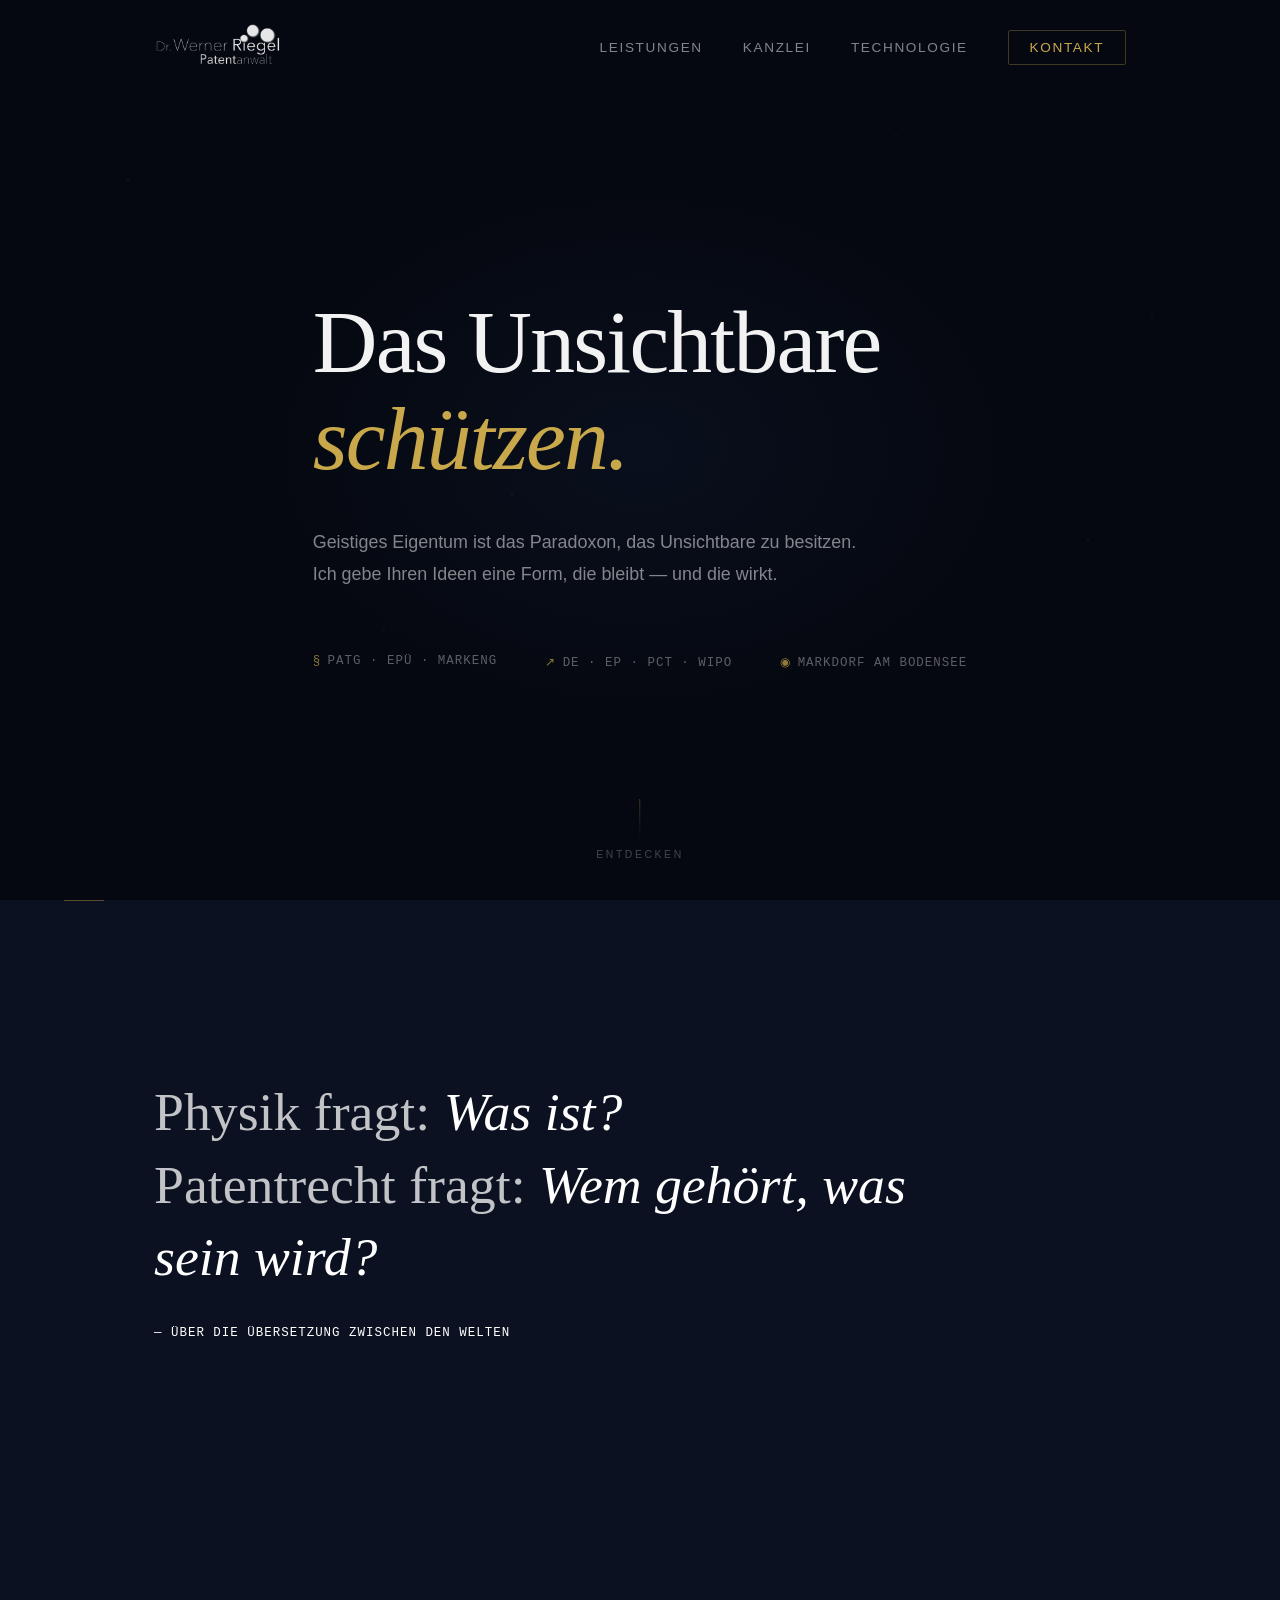
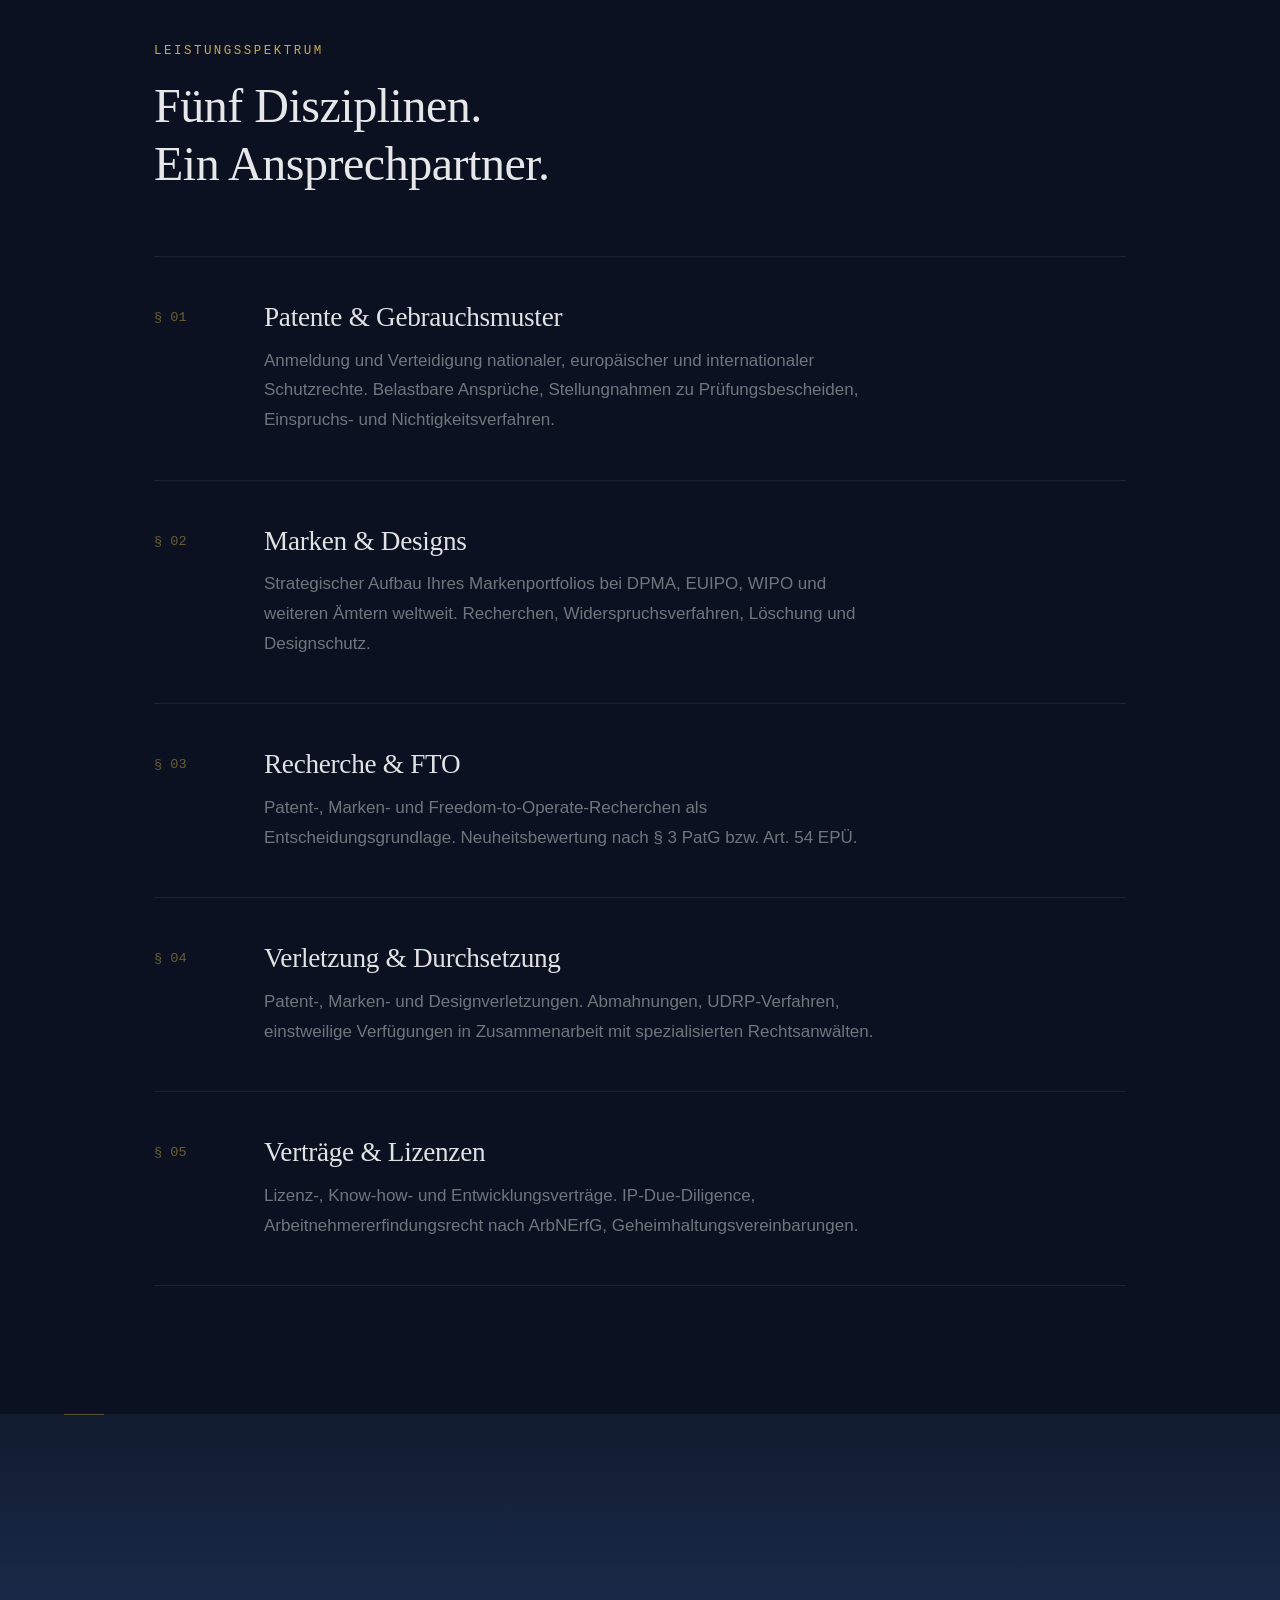
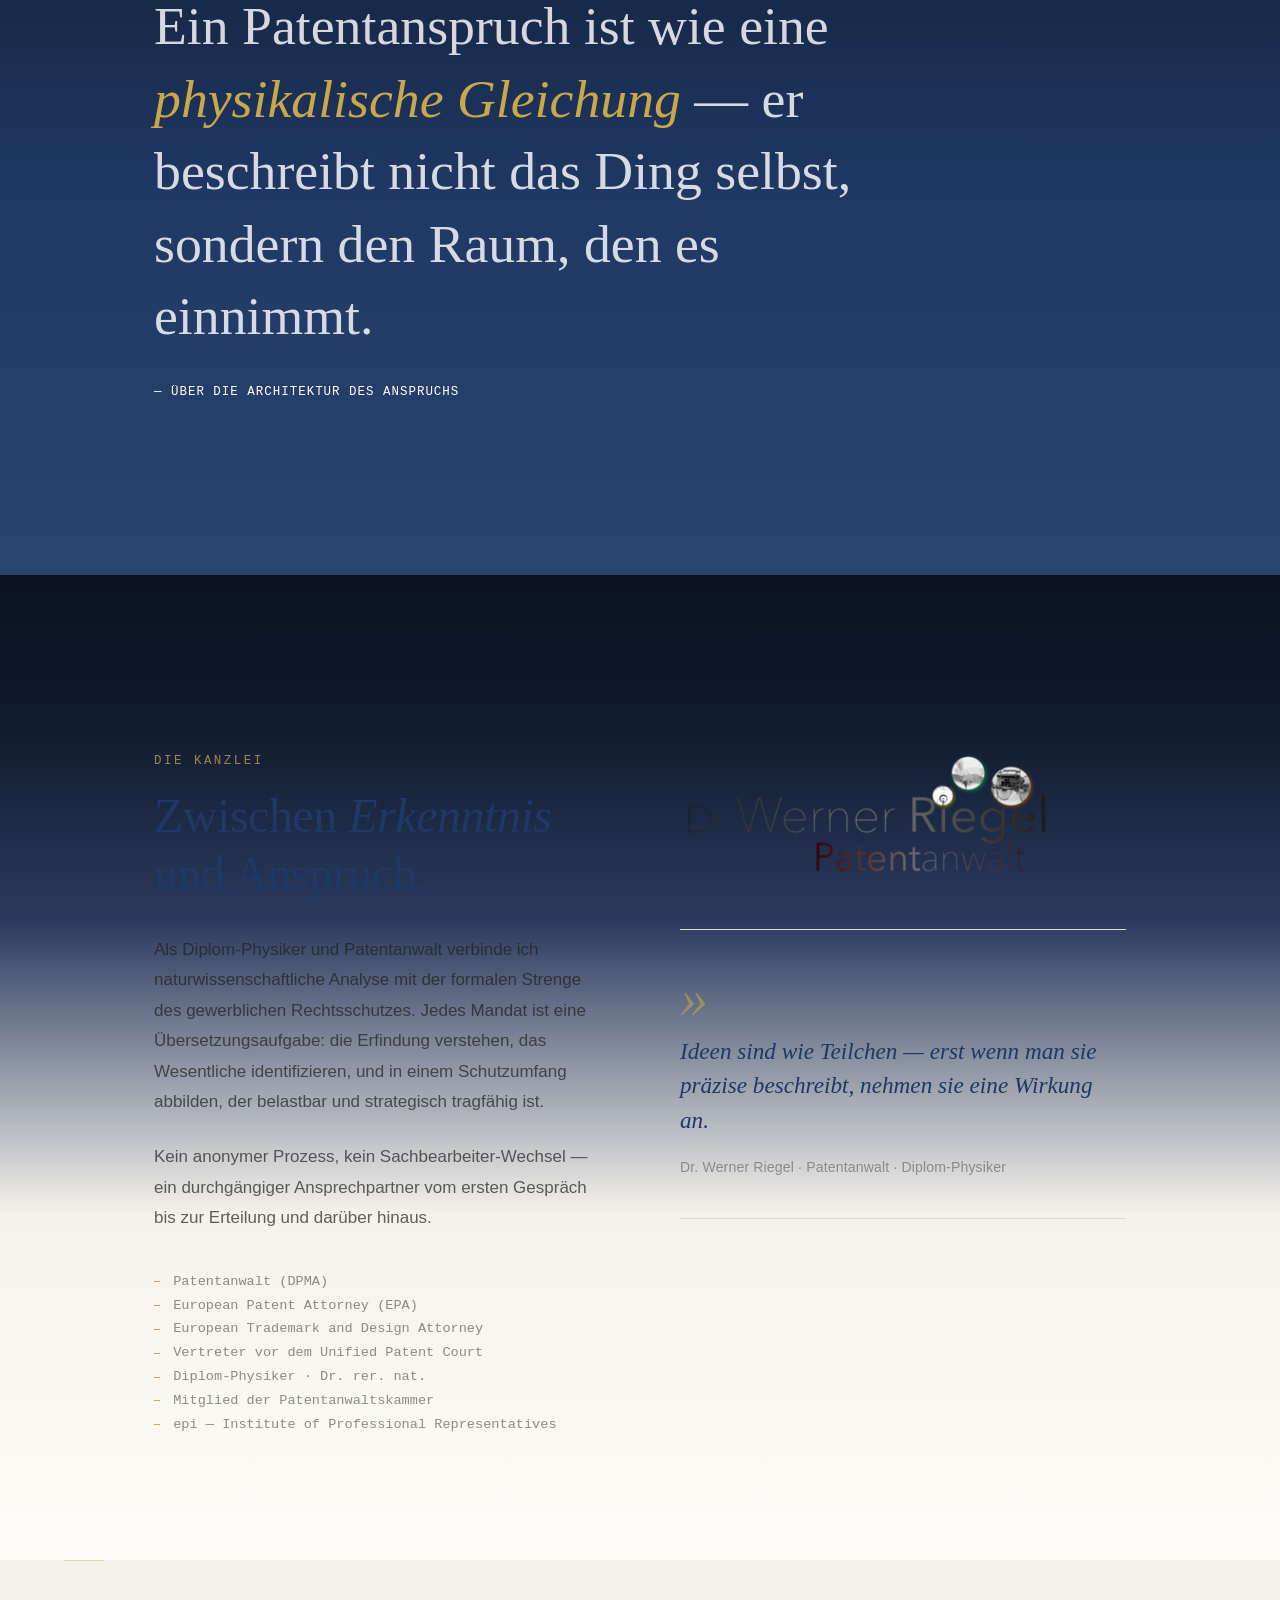
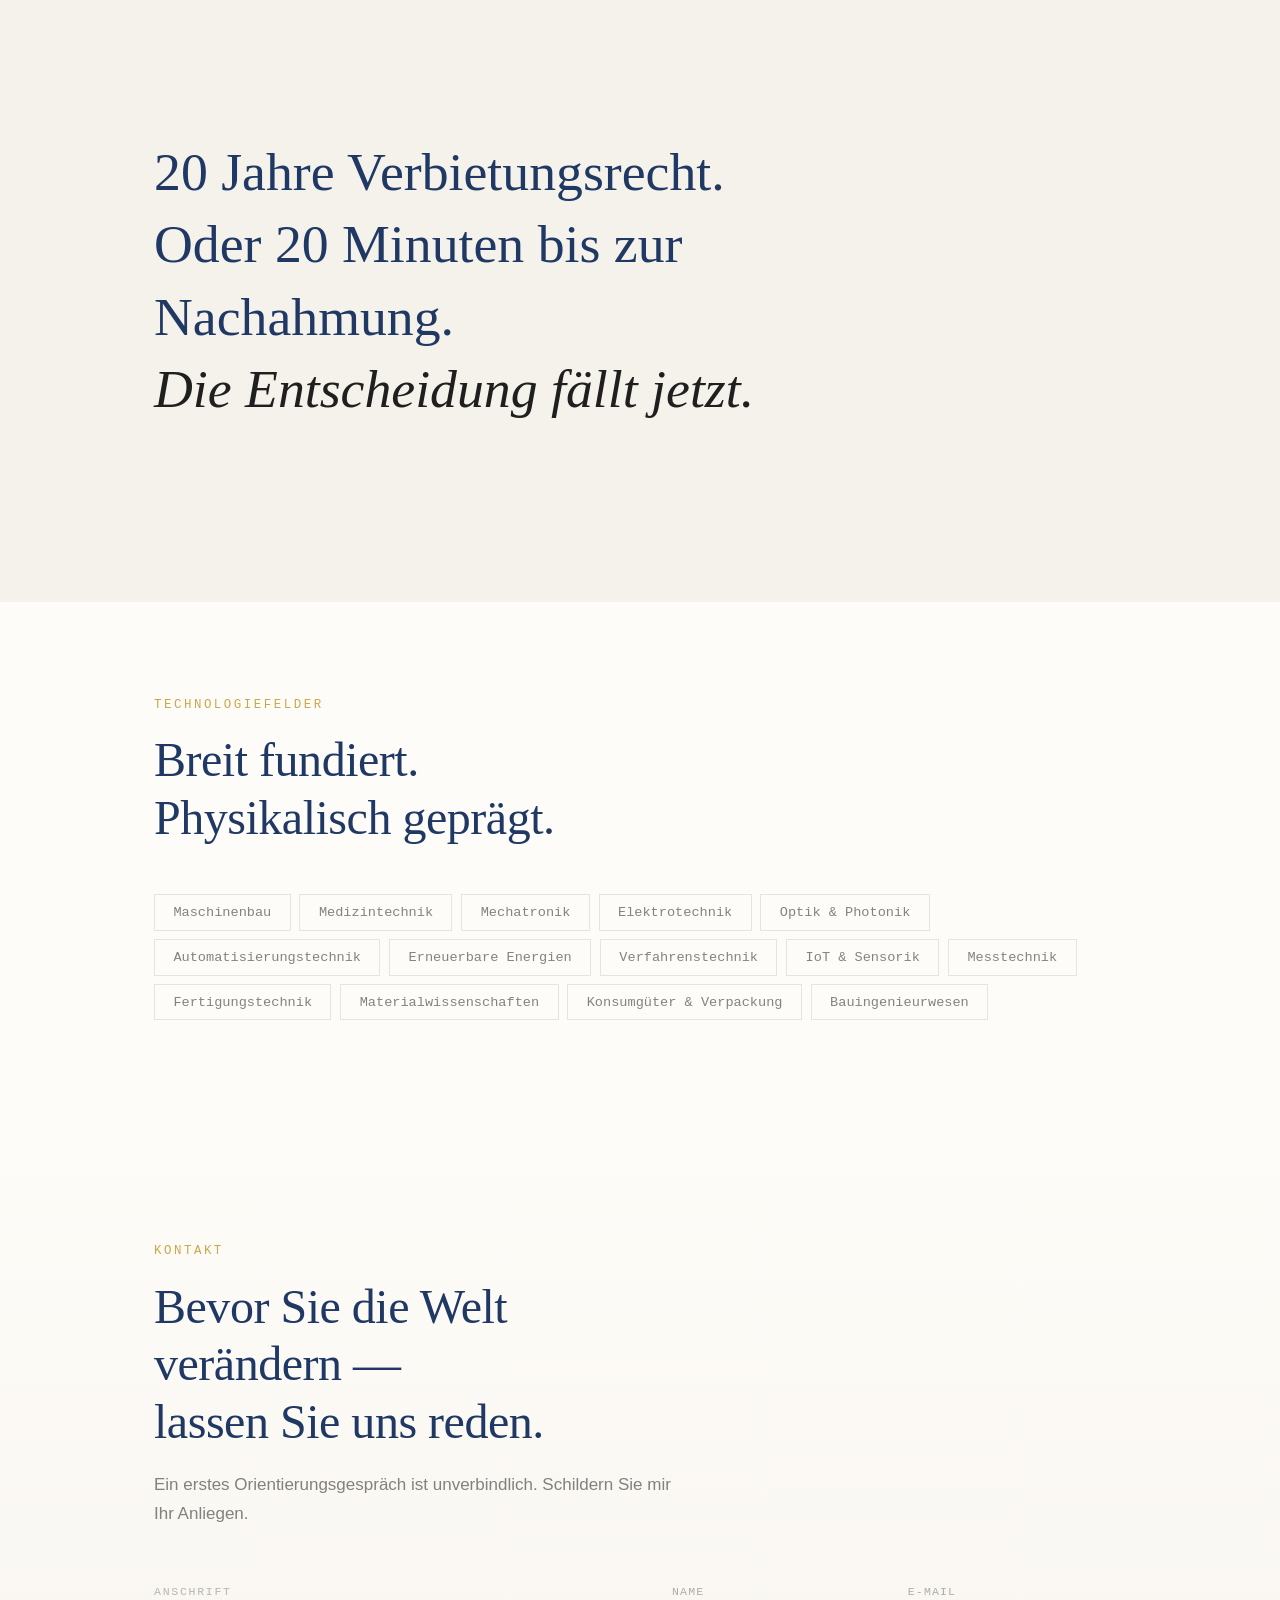
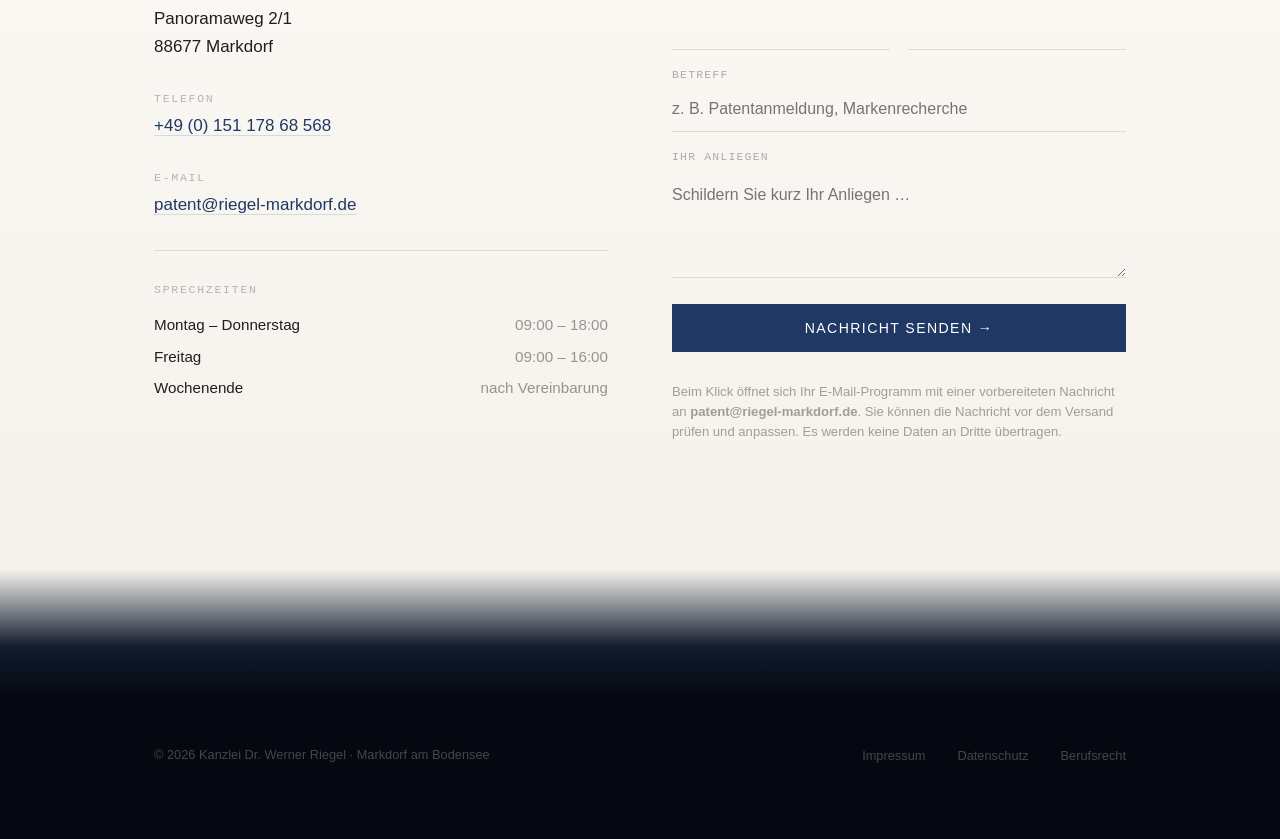
==== commit f88ad8bb: "Add files via upload" ====
--- a/index.html
+++ b/index.html
@@ -5,9 +5,7 @@
   <meta name="viewport" content="width=device-width, initial-scale=1.0" />
   <title>Dr. Werner Riegel — Patentanwalt · Das Unsichtbare schützen</title>
   <meta name="description" content="Kanzlei Riegel-IP in Markdorf am Bodensee. Patentanwalt, European Patent Attorney, European Trademark and Design Attorney. Patente, Marken, Designs." />
-  <link rel="preconnect" href="https://fonts.googleapis.com" />
-  <link rel="preconnect" href="https://fonts.gstatic.com" crossorigin />
-  <link href="https://fonts.googleapis.com/css2?family=Cormorant+Garamond:ital,wght@0,300;0,400;0,500;0,600;0,700;1,300;1,400;1,500&family=Outfit:wght@300;400;500;600&family=JetBrains+Mono:wght@300;400&display=swap" rel="stylesheet" />
+  <link rel="stylesheet" href="fonts.css" />
   <style>
     *, *::before, *::after { margin: 0; padding: 0; box-sizing: border-box; }
     :root {
@@ -21,19 +19,19 @@
       --cream: #F5F2EC;
       --warm: #FEFCF8;
       --stone: #E0DBD2;
-      --text-dark: #2A2A2A;
-      --serif: 'Cormorant Garamond', 'Georgia', serif;
-      --sans: 'Outfit', -apple-system, sans-serif;
-      --mono: 'JetBrains Mono', 'Consolas', monospace;
+      --text-dark: #1F1F1F;
+      --serif: 'Cormorant Garamond', 'Georgia', 'Times New Roman', serif;
+      --sans: 'Outfit', -apple-system, BlinkMacSystemFont, sans-serif;
+      --mono: 'JetBrains Mono', 'Consolas', 'Menlo', monospace;
       --ease: cubic-bezier(0.16, 1, 0.3, 1);
     }
-    html { scroll-behavior: smooth; -webkit-font-smoothing: antialiased; }
-    body { font-family: var(--sans); color: white; background: var(--abyss); overflow-x: hidden; }
+    html { scroll-behavior: smooth; -webkit-font-smoothing: antialiased; font-size: 16px; }
+    body { font-family: var(--sans); color: white; background: var(--abyss); overflow-x: hidden; font-weight: 300; }
     ::selection { background: var(--gold); color: var(--abyss); }
     a { color: inherit; text-decoration: none; }
     .container { max-width: 1100px; margin: 0 auto; padding: 0 clamp(1.5rem, 5vw, 4rem); }
 
-    /* Reveal */
+    /* Reveal animation */
     .r { opacity: 0; transform: translateY(50px); transition: opacity 1s var(--ease), transform 1s var(--ease); }
     .r.v { opacity: 1; transform: translateY(0); }
     .r1 { transition-delay: 0.15s; }
@@ -42,23 +40,23 @@
 
     /* ── NAV ── */
     .nav { position: fixed; top: 0; left: 0; right: 0; z-index: 100; padding: 1.5rem 0; transition: all 0.6s var(--ease); }
-    .nav.scrolled { background: rgba(5,8,16,0.85); backdrop-filter: blur(30px); -webkit-backdrop-filter: blur(30px); padding: 0.8rem 0; }
+    .nav.scrolled { background: rgba(5,8,16,0.88); backdrop-filter: blur(30px); -webkit-backdrop-filter: blur(30px); padding: 0.9rem 0; }
     .nav-inner { display: flex; justify-content: space-between; align-items: center; }
-    .nav-logo { height: 38px; width: auto; filter: brightness(0) invert(1); opacity: 0.9; transition: all 0.4s; }
-    .nav.scrolled .nav-logo { height: 30px; }
+    .nav-logo { height: 42px; width: auto; filter: brightness(0) invert(1); opacity: 0.9; transition: all 0.4s; }
+    .nav.scrolled .nav-logo { height: 34px; }
     .nav.light { background: rgba(245,242,236,0.9); backdrop-filter: blur(30px); -webkit-backdrop-filter: blur(30px); }
     .nav.light .nav-logo { filter: none; opacity: 1; }
     .nav-links { display: flex; gap: 2.5rem; list-style: none; align-items: center; }
-    .nav-links a { font-size: 0.78rem; font-weight: 400; letter-spacing: 0.12em; text-transform: uppercase; color: rgba(255,255,255,0.45); transition: color 0.3s; }
+    .nav-links a { font-size: 0.85rem; font-weight: 400; letter-spacing: 0.12em; text-transform: uppercase; color: rgba(255,255,255,0.5); transition: color 0.3s; }
     .nav-links a:hover { color: rgba(255,255,255,0.95); }
-    .nav.light .nav-links a { color: rgba(42,42,42,0.45); }
+    .nav.light .nav-links a { color: rgba(31,31,31,0.5); }
     .nav.light .nav-links a:hover { color: var(--navy); }
-    .nav-cta-link { color: var(--gold) !important; border: 1px solid var(--gold-dim); padding: 0.5rem 1.2rem; border-radius: 2px; transition: all 0.3s !important; }
+    .nav-cta-link { color: var(--gold) !important; border: 1px solid var(--gold-dim); padding: 0.55rem 1.3rem; border-radius: 2px; transition: all 0.3s !important; }
     .nav-cta-link:hover { background: var(--gold) !important; color: var(--abyss) !important; }
     .nav.light .nav-cta-link { color: var(--navy) !important; border-color: rgba(31,56,100,0.2); }
     .nav.light .nav-cta-link:hover { background: var(--navy) !important; color: white !important; }
     .hamburger { display: none; flex-direction: column; gap: 5px; cursor: pointer; z-index: 101; }
-    .hamburger span { width: 22px; height: 1.5px; background: rgba(255,255,255,0.7); transition: 0.3s; }
+    .hamburger span { width: 24px; height: 1.5px; background: rgba(255,255,255,0.7); transition: 0.3s; }
     .nav.light .hamburger span { background: var(--navy); }
 
     /* ── HERO ── */
@@ -66,114 +64,118 @@
     .hero::before {
       content: ''; position: absolute; inset: 0;
       background:
-        radial-gradient(1px 1px at 10% 20%, rgba(255,255,255,0.15), transparent),
-        radial-gradient(1px 1px at 30% 70%, rgba(255,255,255,0.1), transparent),
-        radial-gradient(1.5px 1.5px at 50% 40%, rgba(201,168,76,0.12), transparent),
-        radial-gradient(1px 1px at 70% 15%, rgba(255,255,255,0.08), transparent),
-        radial-gradient(1px 1px at 85% 60%, rgba(255,255,255,0.12), transparent),
-        radial-gradient(1px 1px at 15% 85%, rgba(201,168,76,0.08), transparent),
-        radial-gradient(1px 1px at 60% 90%, rgba(255,255,255,0.06), transparent),
-        radial-gradient(1px 1px at 90% 35%, rgba(255,255,255,0.1), transparent),
-        radial-gradient(1.5px 1.5px at 40% 55%, rgba(201,168,76,0.1), transparent),
-        radial-gradient(1px 1px at 75% 80%, rgba(255,255,255,0.08), transparent);
+        radial-gradient(1px 1px at 10% 20%, rgba(255,255,255,0.18), transparent),
+        radial-gradient(1px 1px at 30% 70%, rgba(255,255,255,0.12), transparent),
+        radial-gradient(1.5px 1.5px at 50% 40%, rgba(201,168,76,0.14), transparent),
+        radial-gradient(1px 1px at 70% 15%, rgba(255,255,255,0.1), transparent),
+        radial-gradient(1px 1px at 85% 60%, rgba(255,255,255,0.14), transparent),
+        radial-gradient(1px 1px at 15% 85%, rgba(201,168,76,0.1), transparent),
+        radial-gradient(1px 1px at 60% 90%, rgba(255,255,255,0.08), transparent),
+        radial-gradient(1px 1px at 90% 35%, rgba(255,255,255,0.12), transparent),
+        radial-gradient(1.5px 1.5px at 40% 55%, rgba(201,168,76,0.12), transparent),
+        radial-gradient(1px 1px at 75% 80%, rgba(255,255,255,0.1), transparent);
       animation: drift 30s ease-in-out infinite alternate;
     }
     @keyframes drift { 0% { opacity: 0.6; transform: scale(1); } 100% { opacity: 1; transform: scale(1.05); } }
-    .hero::after { content: ''; position: absolute; top: 50%; left: 50%; transform: translate(-50%,-50%); width: 60vw; height: 60vh; background: radial-gradient(ellipse, rgba(31,56,100,0.12), transparent 70%); pointer-events: none; }
+    .hero::after { content: ''; position: absolute; top: 50%; left: 50%; transform: translate(-50%,-50%); width: 60vw; height: 60vh; background: radial-gradient(ellipse, rgba(31,56,100,0.15), transparent 70%); pointer-events: none; }
     .hero-inner { position: relative; z-index: 2; padding: 10rem 0 6rem; }
-    .hero-claim { font-family: var(--serif); font-size: clamp(3rem, 6.5vw, 6rem); font-weight: 300; line-height: 1.08; letter-spacing: -0.02em; color: rgba(255,255,255,0.92); }
-    .hero-claim em { font-style: italic; font-weight: 400; color: var(--gold); }
-    .hero-sub { margin-top: 2.5rem; font-size: 1rem; font-weight: 300; line-height: 1.75; color: rgba(255,255,255,0.38); max-width: 480px; }
-    .hero-meta { margin-top: 4rem; display: flex; gap: 3rem; }
-    .hero-meta-item { font-family: var(--mono); font-size: 0.7rem; letter-spacing: 0.08em; color: rgba(255,255,255,0.2); text-transform: uppercase; }
-    .hero-meta-item span { color: var(--gold); opacity: 0.5; margin-right: 0.3rem; }
-    .hero-scroll { position: absolute; bottom: 2.5rem; left: 50%; transform: translateX(-50%); display: flex; flex-direction: column; align-items: center; gap: 0.6rem; color: rgba(255,255,255,0.18); font-size: 0.6rem; letter-spacing: 0.2em; text-transform: uppercase; }
+    .hero-claim { font-family: var(--serif); font-size: clamp(3rem, 7vw, 6.5rem); font-weight: 400; line-height: 1.08; letter-spacing: -0.02em; color: rgba(255,255,255,0.95); }
+    .hero-claim em { font-style: italic; color: var(--gold); }
+    .hero-sub { margin-top: 2.5rem; font-size: clamp(1.05rem, 1.4vw, 1.2rem); font-weight: 300; line-height: 1.75; color: rgba(255,255,255,0.5); max-width: 560px; }
+    .hero-meta { margin-top: 4rem; display: flex; gap: 3rem; flex-wrap: wrap; }
+    .hero-meta-item { font-family: var(--mono); font-size: 0.78rem; letter-spacing: 0.08em; color: rgba(255,255,255,0.35); text-transform: uppercase; }
+    .hero-meta-item span { color: var(--gold); opacity: 0.7; margin-right: 0.4rem; }
+    .hero-scroll { position: absolute; bottom: 2.5rem; left: 50%; transform: translateX(-50%); display: flex; flex-direction: column; align-items: center; gap: 0.6rem; color: rgba(255,255,255,0.25); font-size: 0.65rem; letter-spacing: 0.25em; text-transform: uppercase; }
     .hero-scroll-line { width: 1px; height: 40px; background: linear-gradient(to bottom, var(--gold-dim), transparent); animation: pulse 2s ease-in-out infinite; }
     @keyframes pulse { 0%,100% { opacity: 0.3; } 50% { opacity: 0.9; } }
 
     /* ── BRIDGE STATEMENTS ── */
     .bridge { padding: clamp(6rem, 14vw, 11rem) 0; position: relative; }
-    .bridge::before { content: ''; position: absolute; top: 0; left: clamp(1.5rem, 5vw, 4rem); width: 40px; height: 1px; background: var(--gold); opacity: 0.35; }
+    .bridge::before { content: ''; position: absolute; top: 0; left: clamp(1.5rem, 5vw, 4rem); width: 40px; height: 1px; background: var(--gold); opacity: 0.4; }
     .bridge-dark { background: var(--deep); }
     .bridge-mid { background: linear-gradient(180deg, var(--dark), var(--navy) 50%, var(--slate)); }
     .bridge-light { background: var(--cream); color: var(--text-dark); }
-    .bridge-text { font-family: var(--serif); font-size: clamp(1.8rem, 3.8vw, 3.2rem); font-weight: 300; line-height: 1.35; max-width: 750px; }
-    .bridge-dark .bridge-text { color: rgba(255,255,255,0.65); }
-    .bridge-mid .bridge-text { color: rgba(255,255,255,0.7); }
+    .bridge-text { font-family: var(--serif); font-size: clamp(2rem, 4.2vw, 3.4rem); font-weight: 400; line-height: 1.35; max-width: 780px; }
+    .bridge-dark .bridge-text { color: rgba(255,255,255,0.75); }
+    .bridge-mid .bridge-text { color: rgba(255,255,255,0.82); }
     .bridge-light .bridge-text { color: var(--navy); }
-    .bridge-text em { font-style: italic; font-weight: 400; }
-    .bridge-dark .bridge-text em { color: rgba(255,255,255,0.95); }
+    .bridge-text em { font-style: italic; }
+    .bridge-dark .bridge-text em { color: white; }
     .bridge-mid .bridge-text em { color: var(--gold); }
     .bridge-light .bridge-text em { color: var(--text-dark); }
-    .bridge-ref { font-family: var(--mono); font-size: 0.68rem; letter-spacing: 0.08em; margin-top: 2rem; opacity: 0.25; text-transform: uppercase; }
+    .bridge-ref { font-family: var(--mono); font-size: 0.78rem; letter-spacing: 0.08em; margin-top: 2rem; opacity: 0.35; text-transform: uppercase; }
 
     /* ── LEISTUNGEN ── */
     .leistungen { background: var(--deep); padding: clamp(5rem, 10vw, 8rem) 0; }
-    .section-label { font-family: var(--mono); font-size: 0.68rem; letter-spacing: 0.2em; text-transform: uppercase; color: var(--gold); opacity: 0.55; margin-bottom: 1rem; }
-    .section-heading { font-family: var(--serif); font-size: clamp(2rem, 3.5vw, 2.8rem); font-weight: 300; line-height: 1.2; color: rgba(255,255,255,0.85); max-width: 550px; margin-bottom: 4rem; }
-    .leistung { display: grid; grid-template-columns: 60px 1fr; gap: 0 2.5rem; padding: 2.5rem 0; border-top: 1px solid rgba(255,255,255,0.05); align-items: start; }
-    .leistung:last-child { border-bottom: 1px solid rgba(255,255,255,0.05); }
-    .leistung-nr { font-family: var(--mono); font-size: 0.72rem; color: var(--gold); opacity: 0.4; padding-top: 0.25rem; }
-    .leistung h3 { font-family: var(--serif); font-size: 1.45rem; font-weight: 400; color: rgba(255,255,255,0.8); margin-bottom: 0.6rem; transition: color 0.3s; }
+    .section-label { font-family: var(--mono); font-size: 0.78rem; letter-spacing: 0.2em; text-transform: uppercase; color: var(--gold); opacity: 0.65; margin-bottom: 1.2rem; }
+    .section-heading { font-family: var(--serif); font-size: clamp(2.2rem, 3.8vw, 3rem); font-weight: 400; line-height: 1.2; color: rgba(255,255,255,0.9); max-width: 600px; margin-bottom: 4rem; letter-spacing: -0.01em; }
+    .leistung { display: grid; grid-template-columns: 70px 1fr; gap: 0 2.5rem; padding: 2.8rem 0; border-top: 1px solid rgba(255,255,255,0.07); align-items: start; }
+    .leistung:last-child { border-bottom: 1px solid rgba(255,255,255,0.07); }
+    .leistung-nr { font-family: var(--mono); font-size: 0.85rem; color: var(--gold); opacity: 0.5; padding-top: 0.5rem; }
+    .leistung h3 { font-family: var(--serif); font-size: 1.7rem; font-weight: 500; color: rgba(255,255,255,0.88); margin-bottom: 0.8rem; transition: color 0.3s; letter-spacing: -0.01em; }
     .leistung:hover h3 { color: white; }
-    .leistung p { font-size: 0.88rem; font-weight: 300; line-height: 1.7; color: rgba(255,255,255,0.32); max-width: 540px; transition: color 0.4s; }
-    .leistung:hover p { color: rgba(255,255,255,0.52); }
-
-    /* ── KANZLEI ── */
-    .kanzlei { background: linear-gradient(180deg, var(--dark) 0%, var(--cream) 35%); padding: clamp(8rem, 14vw, 12rem) 0 clamp(5rem, 10vw, 8rem); }
+    .leistung p { font-size: 1.0625rem; font-weight: 300; line-height: 1.75; color: rgba(255,255,255,0.42); max-width: 620px; transition: color 0.4s; }
+    .leistung:hover p { color: rgba(255,255,255,0.62); }
+
+    /* ── KANZLEI (gradient to light) ── */
+    .kanzlei { background: linear-gradient(180deg, var(--deep) 0%, var(--dark) 15%, #2A3A5E 35%, var(--cream) 65%, var(--warm) 100%); padding: clamp(8rem, 14vw, 12rem) 0 clamp(5rem, 10vw, 8rem); }
     .kanzlei-grid { display: grid; grid-template-columns: 1fr 1fr; gap: 5rem; align-items: start; }
-    .kanzlei .section-label { color: var(--gold); opacity: 0.7; }
-    .kanzlei-heading { font-family: var(--serif); font-size: clamp(2rem, 3.5vw, 2.8rem); font-weight: 300; color: var(--navy); line-height: 1.2; margin-bottom: 2rem; }
-    .kanzlei-heading em { font-style: italic; font-weight: 400; }
-    .kanzlei-text { font-size: 0.92rem; font-weight: 300; line-height: 1.8; color: rgba(42,42,42,0.55); margin-bottom: 1.5rem; }
-    .kanzlei-quals { display: flex; flex-direction: column; gap: 0.5rem; margin-top: 2rem; }
-    .kanzlei-qual { font-family: var(--mono); font-size: 0.72rem; color: rgba(42,42,42,0.38); padding-left: 1.2rem; position: relative; }
-    .kanzlei-qual::before { content: ''; position: absolute; left: 0; top: 50%; width: 5px; height: 1px; background: var(--gold); }
-    .kanzlei-logo { width: 100%; max-width: 380px; margin-bottom: 3rem; opacity: 0.9; }
-    .kanzlei-quote { font-family: var(--serif); font-size: 1.3rem; font-style: italic; font-weight: 300; line-height: 1.5; color: var(--navy); padding: 2.5rem 0; border-top: 1px solid var(--stone); border-bottom: 1px solid var(--stone); }
-    .kanzlei-quote::before { content: '»'; font-size: 3rem; color: var(--gold); line-height: 1; display: block; margin-bottom: 0.5rem; opacity: 0.5; }
-    .kanzlei-sig { font-family: var(--sans); font-size: 0.78rem; font-style: normal; color: rgba(42,42,42,0.35); margin-top: 1rem; display: block; }
-
-    /* ── TECH ── */
-    .tech { background: var(--cream); padding: clamp(4rem, 8vw, 6rem) 0; }
+    .kanzlei .section-label { color: var(--gold); opacity: 0.75; }
+    .kanzlei-heading { font-family: var(--serif); font-size: clamp(2.2rem, 3.8vw, 3rem); font-weight: 400; color: var(--navy); line-height: 1.2; margin-bottom: 2rem; letter-spacing: -0.01em; }
+    .kanzlei-heading em { font-style: italic; }
+    .kanzlei-text { font-size: 1.0625rem; font-weight: 300; line-height: 1.8; color: rgba(31,31,31,0.7); margin-bottom: 1.5rem; }
+    .kanzlei-quals { display: flex; flex-direction: column; gap: 0.55rem; margin-top: 2.5rem; }
+    .kanzlei-qual { font-family: var(--mono); font-size: 0.85rem; color: rgba(31,31,31,0.5); padding-left: 1.2rem; position: relative; }
+    .kanzlei-qual::before { content: ''; position: absolute; left: 0; top: 50%; width: 6px; height: 1px; background: var(--gold); }
+    .kanzlei-logo { width: 100%; max-width: 380px; margin-bottom: 3rem; opacity: 0.95; }
+    .kanzlei-quote { font-family: var(--serif); font-size: 1.45rem; font-style: italic; font-weight: 400; line-height: 1.5; color: var(--navy); padding: 2.5rem 0; border-top: 1px solid var(--stone); border-bottom: 1px solid var(--stone); }
+    .kanzlei-quote::before { content: '»'; font-size: 3.5rem; color: var(--gold); line-height: 1; display: block; margin-bottom: 0.5rem; opacity: 0.55; }
+    .kanzlei-sig { font-family: var(--sans); font-size: 0.88rem; font-style: normal; font-weight: 400; color: rgba(31,31,31,0.4); margin-top: 1.2rem; display: block; letter-spacing: 0.01em; }
+
+    /* ── TECHNOLOGIE ── */
+    .tech { background: var(--warm); padding: clamp(4rem, 8vw, 6rem) 0; }
     .tech .section-heading { color: var(--navy); margin-bottom: 3rem; }
-    .tech-flow { display: flex; flex-wrap: wrap; gap: 0.5rem; }
-    .tech-tag { font-family: var(--mono); font-size: 0.75rem; padding: 0.5rem 1rem; border: 1px solid rgba(31,56,100,0.1); color: rgba(42,42,42,0.45); transition: all 0.3s var(--ease); cursor: default; }
+    .tech-flow { display: flex; flex-wrap: wrap; gap: 0.55rem; }
+    .tech-tag { font-family: var(--mono); font-size: 0.85rem; padding: 0.6rem 1.15rem; border: 1px solid rgba(31,56,100,0.12); color: rgba(31,31,31,0.55); transition: all 0.3s var(--ease); cursor: default; }
     .tech-tag:hover { background: var(--navy); color: white; border-color: var(--navy); }
-    .tech-tag.accent { border-color: var(--gold); color: var(--navy); }
-
-    /* ── KONTAKT ── */
-    .kontakt { background: var(--warm); padding: clamp(5rem, 10vw, 8rem) 0; }
-    .kontakt .section-heading { color: var(--navy); margin-bottom: 1rem; }
-    .kontakt-intro { font-size: 0.92rem; font-weight: 300; color: rgba(42,42,42,0.45); max-width: 500px; margin-bottom: 3.5rem; line-height: 1.7; }
+
+    /* ── KONTAKT (gradient back to dark) ── */
+    .kontakt { background: linear-gradient(180deg, var(--warm) 0%, var(--cream) 100%); padding: clamp(5rem, 10vw, 8rem) 0; }
+    .kontakt .section-heading { color: var(--navy); margin-bottom: 1.2rem; }
+    .kontakt-intro { font-size: 1.0625rem; font-weight: 300; color: rgba(31,31,31,0.55); max-width: 540px; margin-bottom: 3.5rem; line-height: 1.75; }
     .kontakt-grid { display: grid; grid-template-columns: 1fr 1fr; gap: 4rem; }
     .kontakt-block { margin-bottom: 2rem; }
-    .kontakt-label { font-family: var(--mono); font-size: 0.65rem; letter-spacing: 0.15em; text-transform: uppercase; color: rgba(42,42,42,0.25); margin-bottom: 0.4rem; }
-    .kontakt-value { font-size: 0.92rem; color: var(--text-dark); line-height: 1.6; }
-    .kontakt-value a { color: var(--navy); border-bottom: 1px solid rgba(31,56,100,0.12); transition: border-color 0.3s; }
+    .kontakt-label { font-family: var(--mono); font-size: 0.72rem; letter-spacing: 0.15em; text-transform: uppercase; color: rgba(31,31,31,0.3); margin-bottom: 0.45rem; }
+    .kontakt-value { font-size: 1.0625rem; color: var(--text-dark); line-height: 1.6; font-weight: 300; }
+    .kontakt-value a { color: var(--navy); border-bottom: 1px solid rgba(31,56,100,0.15); transition: border-color 0.3s; }
     .kontakt-value a:hover { border-color: var(--navy); }
-    .kontakt-hours { border-top: 1px solid var(--stone); padding-top: 1.5rem; }
-    .hours-row { display: flex; justify-content: space-between; padding: 0.35rem 0; font-size: 0.85rem; }
+    .kontakt-hours { border-top: 1px solid var(--stone); padding-top: 2rem; margin-top: 2rem; }
+    .hours-row { display: flex; justify-content: space-between; padding: 0.45rem 0; font-size: 0.95rem; }
     .hours-day { color: var(--text-dark); font-weight: 400; }
-    .hours-time { color: rgba(42,42,42,0.35); font-weight: 300; }
-    .kontakt-form { display: flex; flex-direction: column; gap: 1rem; }
-    .form-row { display: grid; grid-template-columns: 1fr 1fr; gap: 1rem; }
-    .form-group { display: flex; flex-direction: column; gap: 0.3rem; }
-    .form-group label { font-family: var(--mono); font-size: 0.65rem; letter-spacing: 0.1em; text-transform: uppercase; color: rgba(42,42,42,0.25); }
-    .form-group input, .form-group textarea { padding: 0.75rem 0; border: none; border-bottom: 1px solid var(--stone); background: transparent; font-family: var(--sans); font-size: 0.9rem; font-weight: 300; color: var(--text-dark); outline: none; transition: border-color 0.3s; }
+    .hours-time { color: rgba(31,31,31,0.45); font-weight: 300; }
+    .kontakt-form { display: flex; flex-direction: column; gap: 1.1rem; }
+    .form-row { display: grid; grid-template-columns: 1fr 1fr; gap: 1.1rem; }
+    .form-group { display: flex; flex-direction: column; gap: 0.35rem; }
+    .form-group label { font-family: var(--mono); font-size: 0.72rem; letter-spacing: 0.1em; text-transform: uppercase; color: rgba(31,31,31,0.35); }
+    .form-group input, .form-group textarea { padding: 0.85rem 0; border: none; border-bottom: 1px solid var(--stone); background: transparent; font-family: var(--sans); font-size: 1rem; font-weight: 300; color: var(--text-dark); outline: none; transition: border-color 0.3s; }
     .form-group input:focus, .form-group textarea:focus { border-color: var(--navy); }
-    .form-group textarea { resize: vertical; min-height: 90px; }
-    .btn { font-family: var(--sans); font-size: 0.8rem; font-weight: 500; letter-spacing: 0.1em; text-transform: uppercase; padding: 0.85rem 2rem; border: none; cursor: pointer; transition: all 0.35s var(--ease); margin-top: 0.5rem; }
+    .form-group textarea { resize: vertical; min-height: 110px; line-height: 1.6; }
+    .btn { font-family: var(--sans); font-size: 0.88rem; font-weight: 500; letter-spacing: 0.1em; text-transform: uppercase; padding: 1rem 2.2rem; border: none; cursor: pointer; transition: all 0.35s var(--ease); margin-top: 0.5rem; }
     .btn-dark { background: var(--navy); color: white; }
-    .btn-dark:hover { background: var(--slate); transform: translateY(-2px); box-shadow: 0 10px 30px rgba(31,56,100,0.2); }
-
-    /* ── FOOTER ── */
-    footer { background: var(--abyss); padding: 3rem 0; border-top: 1px solid rgba(255,255,255,0.04); }
+    .btn-dark:hover { background: var(--slate); transform: translateY(-2px); box-shadow: 0 10px 30px rgba(31,56,100,0.25); }
+    .form-note { font-size: 0.82rem; color: rgba(31,31,31,0.4); font-weight: 300; margin-top: 0.8rem; line-height: 1.5; }
+
+    /* ── FOOTER (gradient cream back to abyss) ── */
+    .footer-transition {
+      height: clamp(5rem, 10vw, 8rem);
+      background: linear-gradient(180deg, var(--cream) 0%, var(--dark) 60%, var(--abyss) 100%);
+    }
+    footer { background: var(--abyss); padding: 3rem 0 3.5rem; }
     .footer-inner { display: flex; justify-content: space-between; align-items: center; flex-wrap: wrap; gap: 1rem; }
-    .footer-copy { font-size: 0.72rem; color: rgba(255,255,255,0.18); }
+    .footer-copy { font-size: 0.8rem; color: rgba(255,255,255,0.25); }
     .footer-links { display: flex; gap: 2rem; list-style: none; }
-    .footer-links a { font-size: 0.72rem; color: rgba(255,255,255,0.18); transition: color 0.3s; }
-    .footer-links a:hover { color: rgba(255,255,255,0.5); }
+    .footer-links a { font-size: 0.8rem; color: rgba(255,255,255,0.25); transition: color 0.3s; }
+    .footer-links a:hover { color: rgba(255,255,255,0.6); }
 
     /* ── RESPONSIVE ── */
     @media (max-width: 1024px) {
@@ -182,9 +184,9 @@
     @media (max-width: 768px) {
       .nav-links { display: none; }
       .nav-links.open { display: flex; flex-direction: column; position: fixed; inset: 0; background: rgba(5,8,16,0.97); justify-content: center; align-items: center; gap: 2rem; z-index: 100; }
-      .nav-links.open a { font-size: 1rem; color: rgba(255,255,255,0.6) !important; }
+      .nav-links.open a { font-size: 1.1rem; color: rgba(255,255,255,0.7) !important; }
       .hamburger { display: flex; }
-      .hero-meta { flex-wrap: wrap; gap: 1.5rem; }
+      .hero-meta { gap: 1.5rem; }
       .leistung { grid-template-columns: 1fr; gap: 0.5rem; }
       .form-row { grid-template-columns: 1fr; }
     }
@@ -211,9 +213,9 @@
       <p class="hero-claim r">Das Unsichtbare<br /><em>schützen.</em></p>
       <p class="hero-sub r r1">Geistiges Eigentum ist das Paradoxon, das Unsichtbare zu besitzen. Ich gebe Ihren Ideen eine Form, die bleibt — und die wirkt.</p>
       <div class="hero-meta r r2">
-        <div class="hero-meta-item"><span>§</span> PatG · EPÜ · MarkenG</div>
-        <div class="hero-meta-item"><span>↗</span> DE · EP · PCT · WIPO</div>
-        <div class="hero-meta-item"><span>◉</span> Markdorf am Bodensee</div>
+        <div class="hero-meta-item"><span>§</span>PatG · EPÜ · MarkenG</div>
+        <div class="hero-meta-item"><span>↗</span>DE · EP · PCT · WIPO</div>
+        <div class="hero-meta-item"><span>◉</span>Markdorf am Bodensee</div>
       </div>
     </div>
     <div class="hero-scroll"><div class="hero-scroll-line"></div>Entdecken</div>
@@ -237,7 +239,6 @@
       <div class="leistung r"><div class="leistung-nr">§ 03</div><div><h3>Recherche & FTO</h3><p>Patent-, Marken- und Freedom-to-Operate-Recherchen als Entscheidungsgrundlage. Neuheitsbewertung nach § 3 PatG bzw. Art. 54 EPÜ.</p></div></div>
       <div class="leistung r"><div class="leistung-nr">§ 04</div><div><h3>Verletzung & Durchsetzung</h3><p>Patent-, Marken- und Designverletzungen. Abmahnungen, UDRP-Verfahren, einstweilige Verfügungen in Zusammenarbeit mit spezialisierten Rechtsanwälten.</p></div></div>
       <div class="leistung r"><div class="leistung-nr">§ 05</div><div><h3>Verträge & Lizenzen</h3><p>Lizenz-, Know-how- und Entwicklungsverträge. IP-Due-Diligence, Arbeitnehmererfindungsrecht nach ArbNErfG, Geheimhaltungsvereinbarungen.</p></div></div>
-
     </div>
   </section>
 
@@ -249,7 +250,7 @@
     </div>
   </div>
 
-  <!-- ═══ KANZLEI ═══ -->
+  <!-- ═══ KANZLEI (mit Farbverlauf dark → cream) ═══ -->
   <section class="kanzlei" id="kanzlei">
     <div class="container">
       <div class="kanzlei-grid">
@@ -319,7 +320,7 @@
           <div class="kontakt-block"><div class="kontakt-label">Telefon</div><div class="kontakt-value"><a href="tel:+4915117868568">+49 (0) 151 178 68 568</a></div></div>
           <div class="kontakt-block"><div class="kontakt-label">E-Mail</div><div class="kontakt-value"><a href="mailto:patent@riegel-markdorf.de">patent@riegel-markdorf.de</a></div></div>
           <div class="kontakt-hours">
-            <div class="kontakt-label" style="margin-bottom:0.6rem">Sprechzeiten</div>
+            <div class="kontakt-label" style="margin-bottom:0.8rem">Sprechzeiten</div>
             <div class="hours-row"><span class="hours-day">Montag – Donnerstag</span><span class="hours-time">09:00 – 18:00</span></div>
             <div class="hours-row"><span class="hours-day">Freitag</span><span class="hours-time">09:00 – 16:00</span></div>
             <div class="hours-row"><span class="hours-day">Wochenende</span><span class="hours-time">nach Vereinbarung</span></div>
@@ -331,14 +332,17 @@
               <div class="form-group"><label for="name">Name</label><input type="text" id="name" required /></div>
               <div class="form-group"><label for="email">E-Mail</label><input type="email" id="email" required /></div>
             </div>
-            <div class="form-group"><label for="betreff">Betreff</label><input type="text" id="betreff" /></div>
-            <div class="form-group"><label for="msg">Ihr Anliegen</label><textarea id="msg" required></textarea></div>
+            <div class="form-group"><label for="betreff">Betreff</label><input type="text" id="betreff" placeholder="z. B. Patentanmeldung, Markenrecherche" /></div>
+            <div class="form-group"><label for="msg">Ihr Anliegen</label><textarea id="msg" required placeholder="Schildern Sie kurz Ihr Anliegen …"></textarea></div>
             <button type="submit" class="btn btn-dark">Nachricht senden →</button>
+            <p class="form-note">Beim Klick öffnet sich Ihr E-Mail-Programm mit einer vorbereiteten Nachricht an <strong>patent@riegel-markdorf.de</strong>. Sie können die Nachricht vor dem Versand prüfen und anpassen. Es werden keine Daten an Dritte übertragen.</p>
           </form>
         </div>
       </div>
     </div>
   </section>
+
+  <div class="footer-transition"></div>
 
   <footer>
     <div class="container footer-inner">
@@ -366,7 +370,26 @@
     document.querySelectorAll('.nav-links a').forEach(a => a.addEventListener('click', () => document.getElementById('navLinks').classList.remove('open')));
     const obs = new IntersectionObserver(e => { e.forEach(x => { if (x.isIntersecting) x.target.classList.add('v'); }); }, { threshold: 0.1, rootMargin: '0px 0px -30px 0px' });
     document.querySelectorAll('.r').forEach(el => obs.observe(el));
-    function handleSubmit(e) { e.preventDefault(); const b = e.target.querySelector('button'); b.textContent = 'Gesendet ✓'; b.style.background = '#2B8A3E'; setTimeout(() => { b.textContent = 'Nachricht senden →'; b.style.background = ''; e.target.reset(); }, 3000); }
+
+    /* Functional contact form via mailto — no third-party service, fully GDPR-compliant */
+    function handleSubmit(e) {
+      e.preventDefault();
+      const name = document.getElementById('name').value.trim();
+      const email = document.getElementById('email').value.trim();
+      const betreff = document.getElementById('betreff').value.trim() || 'Anfrage über riegel-markdorf.de';
+      const msg = document.getElementById('msg').value.trim();
+
+      const body = `Name: ${name}\r\nE-Mail: ${email}\r\n\r\n${msg}\r\n\r\n---\r\nGesendet über das Kontaktformular auf riegel-markdorf.de`;
+      const mailto = `mailto:patent@riegel-markdorf.de?subject=${encodeURIComponent(betreff)}&body=${encodeURIComponent(body)}`;
+
+      window.location.href = mailto;
+
+      const btn = e.target.querySelector('button');
+      btn.textContent = 'E-Mail-Programm geöffnet ✓';
+      btn.style.background = '#2B8A3E';
+      setTimeout(() => { btn.textContent = 'Nachricht senden →'; btn.style.background = ''; }, 4000);
+    }
   </script>
+
 </body>
 </html>
--- a/fonts.css
+++ b/fonts.css
@@ -0,0 +1,85 @@
+/* ═══════════════════════════════════════
+   SELF-HOSTED FONTS (SIL Open Font License 1.1)
+   — Cormorant Garamond © Christian Thalmann
+   — Outfit © The Outfit Project Authors
+   — JetBrains Mono © JetBrains s.r.o.
+   Alle frei verwendbar, auch kommerziell.
+═══════════════════════════════════════ */
+
+/* ═══ CORMORANT GARAMOND ═══ */
+/* latin-ext */
+@font-face {
+  font-family: 'Cormorant Garamond';
+  font-style: normal;
+  font-weight: 400 500;
+  font-display: swap;
+  src: url('fonts/cormorant-garamond-400-normal-latin-ext.woff2') format('woff2');
+  unicode-range: U+0100-02BA, U+02BD-02C5, U+02C7-02CC, U+02CE-02D7, U+02DD-02FF, U+0304, U+0308, U+0329, U+1D00-1DBF, U+1E00-1E9F, U+1EF2-1EFF, U+2020, U+20A0-20AB, U+20AD-20C0, U+2113, U+2C60-2C7F, U+A720-A7FF;
+}
+/* latin */
+@font-face {
+  font-family: 'Cormorant Garamond';
+  font-style: normal;
+  font-weight: 400 500;
+  font-display: swap;
+  src: url('fonts/cormorant-garamond-400-normal-latin.woff2') format('woff2');
+  unicode-range: U+0000-00FF, U+0131, U+0152-0153, U+02BB-02BC, U+02C6, U+02DA, U+02DC, U+0304, U+0308, U+0329, U+2000-206F, U+2074, U+20AC, U+2122, U+2191, U+2193, U+2212, U+2215, U+FEFF, U+FFFD;
+}
+/* latin-ext italic */
+@font-face {
+  font-family: 'Cormorant Garamond';
+  font-style: italic;
+  font-weight: 400;
+  font-display: swap;
+  src: url('fonts/cormorant-garamond-400-italic-latin-ext.woff2') format('woff2');
+  unicode-range: U+0100-02BA, U+02BD-02C5, U+02C7-02CC, U+02CE-02D7, U+02DD-02FF, U+0304, U+0308, U+0329, U+1D00-1DBF, U+1E00-1E9F, U+1EF2-1EFF, U+2020, U+20A0-20AB, U+20AD-20C0, U+2113, U+2C60-2C7F, U+A720-A7FF;
+}
+/* latin italic */
+@font-face {
+  font-family: 'Cormorant Garamond';
+  font-style: italic;
+  font-weight: 400;
+  font-display: swap;
+  src: url('fonts/cormorant-garamond-400-italic-latin.woff2') format('woff2');
+  unicode-range: U+0000-00FF, U+0131, U+0152-0153, U+02BB-02BC, U+02C6, U+02DA, U+02DC, U+0304, U+0308, U+0329, U+2000-206F, U+2074, U+20AC, U+2122, U+2191, U+2193, U+2212, U+2215, U+FEFF, U+FFFD;
+}
+
+/* ═══ OUTFIT (variable font – covers 300/400/500/600) ═══ */
+/* latin-ext */
+@font-face {
+  font-family: 'Outfit';
+  font-style: normal;
+  font-weight: 300 600;
+  font-display: swap;
+  src: url('fonts/outfit-300-normal-latin-ext.woff2') format('woff2');
+  unicode-range: U+0100-02BA, U+02BD-02C5, U+02C7-02CC, U+02CE-02D7, U+02DD-02FF, U+0304, U+0308, U+0329, U+1D00-1DBF, U+1E00-1E9F, U+1EF2-1EFF, U+2020, U+20A0-20AB, U+20AD-20C0, U+2113, U+2C60-2C7F, U+A720-A7FF;
+}
+/* latin */
+@font-face {
+  font-family: 'Outfit';
+  font-style: normal;
+  font-weight: 300 600;
+  font-display: swap;
+  src: url('fonts/outfit-300-normal-latin.woff2') format('woff2');
+  unicode-range: U+0000-00FF, U+0131, U+0152-0153, U+02BB-02BC, U+02C6, U+02DA, U+02DC, U+0304, U+0308, U+0329, U+2000-206F, U+2074, U+20AC, U+2122, U+2191, U+2193, U+2212, U+2215, U+FEFF, U+FFFD;
+}
+
+/* ═══ JETBRAINS MONO ═══ */
+/* latin-ext */
+@font-face {
+  font-family: 'JetBrains Mono';
+  font-style: normal;
+  font-weight: 400;
+  font-display: swap;
+  src: url('fonts/jetbrains-mono-400-normal-latin-ext.woff2') format('woff2');
+  unicode-range: U+0100-02BA, U+02BD-02C5, U+02C7-02CC, U+02CE-02D7, U+02DD-02FF, U+0304, U+0308, U+0329, U+1D00-1DBF, U+1E00-1E9F, U+1EF2-1EFF, U+2020, U+20A0-20AB, U+20AD-20C0, U+2113, U+2C60-2C7F, U+A720-A7FF;
+}
+/* latin */
+@font-face {
+  font-family: 'JetBrains Mono';
+  font-style: normal;
+  font-weight: 400;
+  font-display: swap;
+  src: url('fonts/jetbrains-mono-400-normal-latin.woff2') format('woff2');
+  unicode-range: U+0000-00FF, U+0131, U+0152-0153, U+02BB-02BC, U+02C6, U+02DA, U+02DC, U+0304, U+0308, U+0329, U+2000-206F, U+2074, U+20AC, U+2122, U+2191, U+2193, U+2212, U+2215, U+FEFF, U+FFFD;
+}
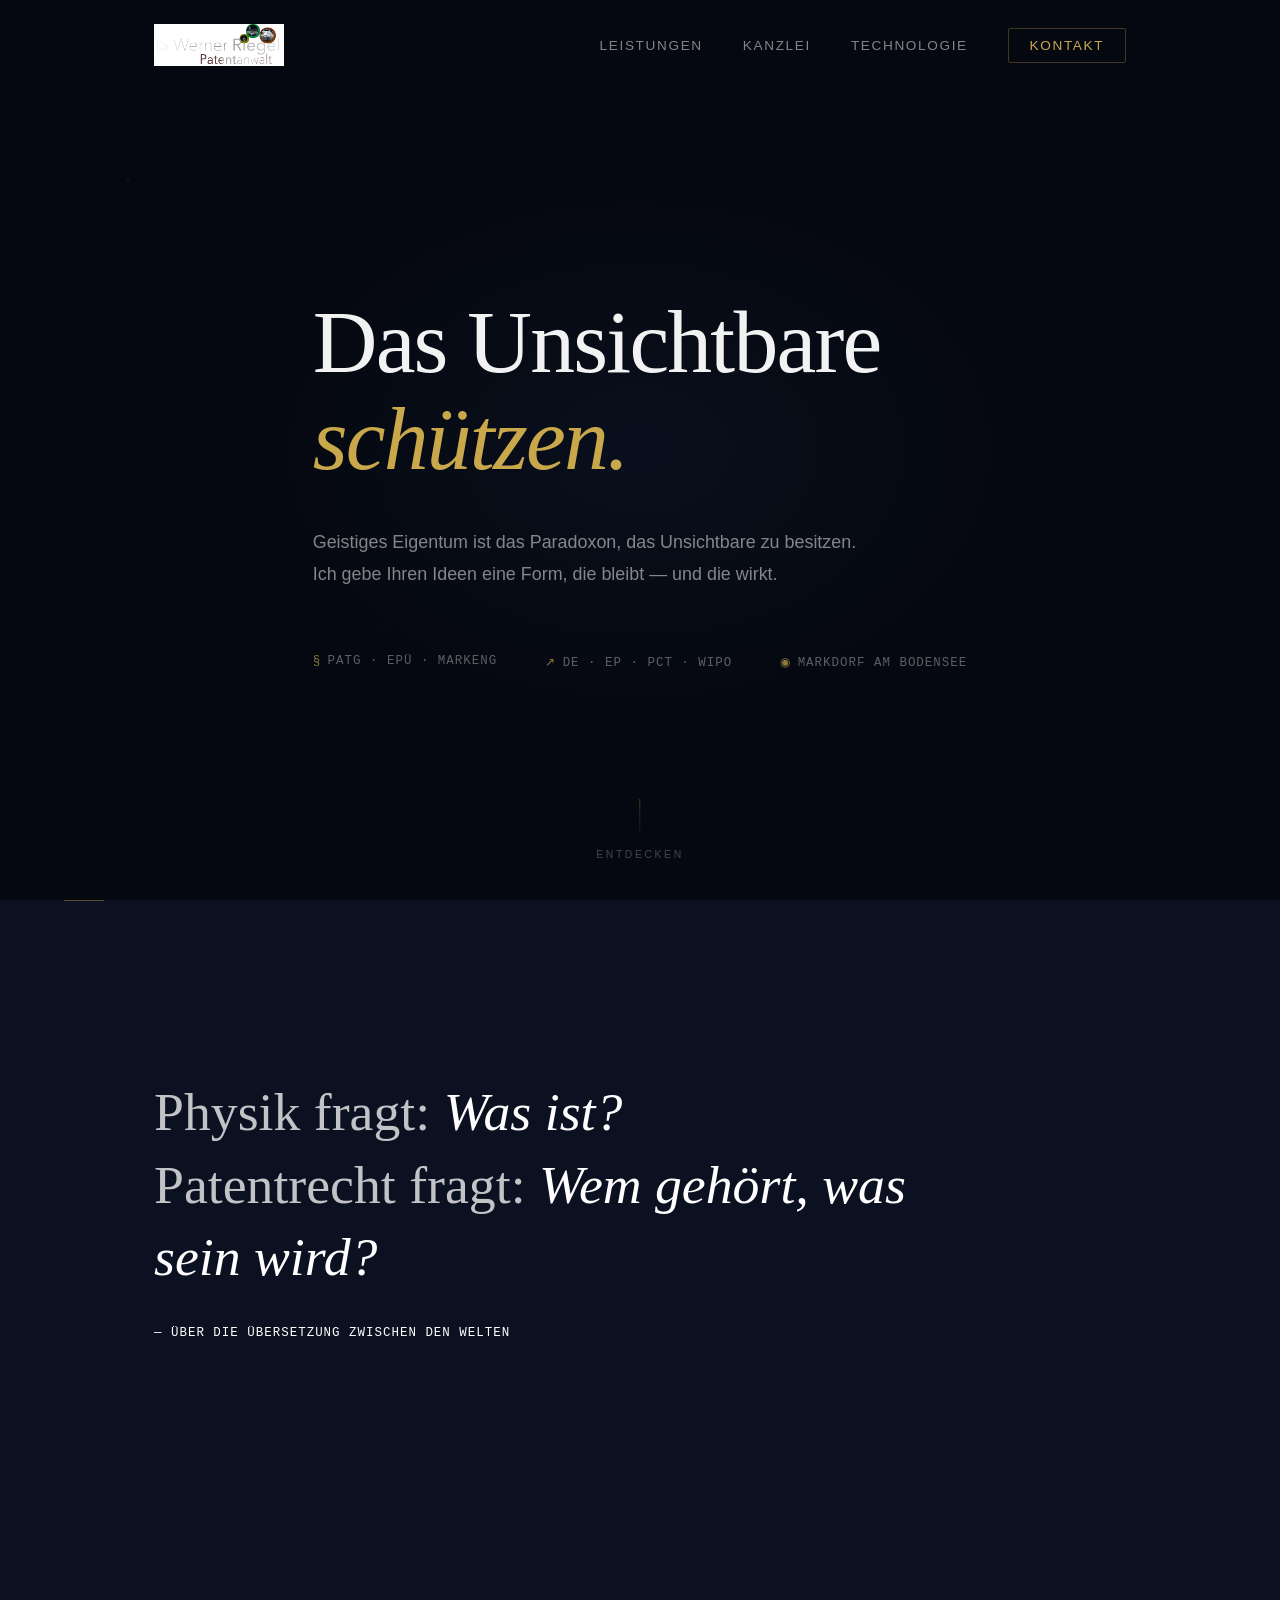
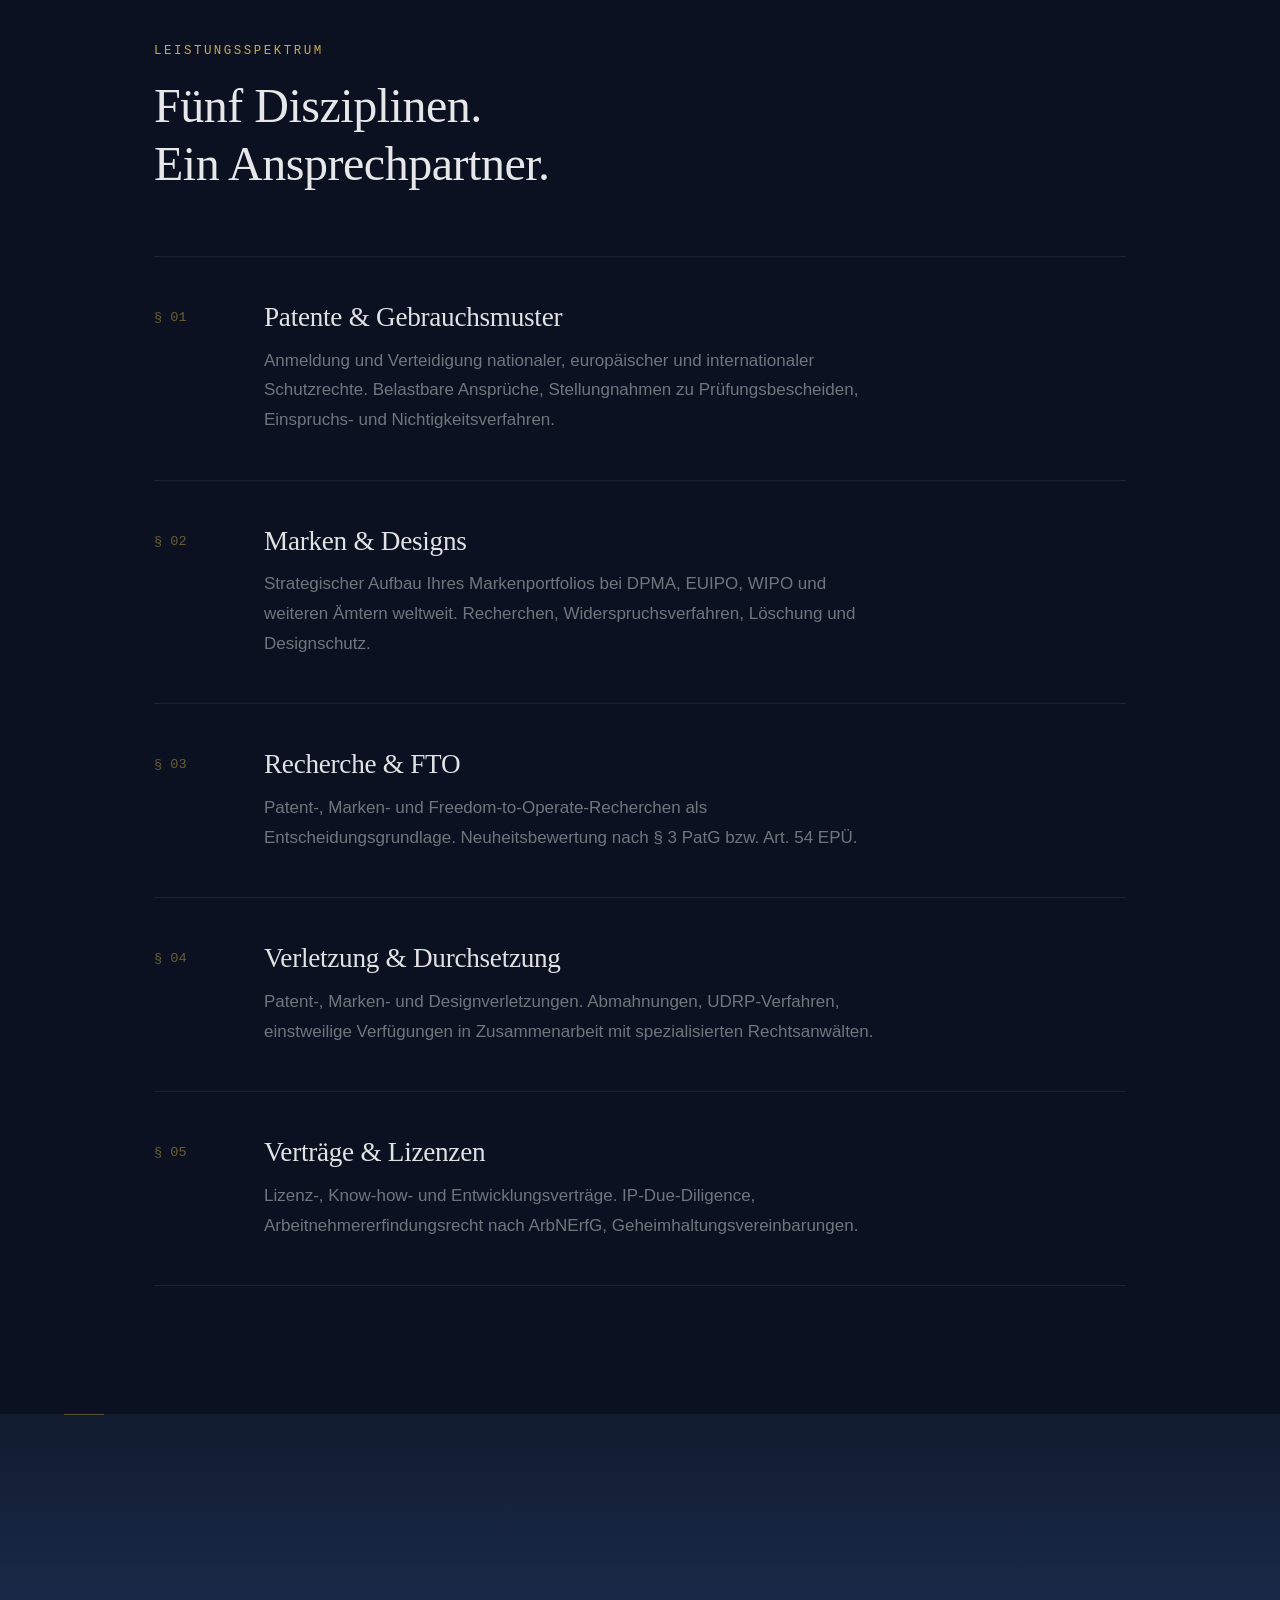
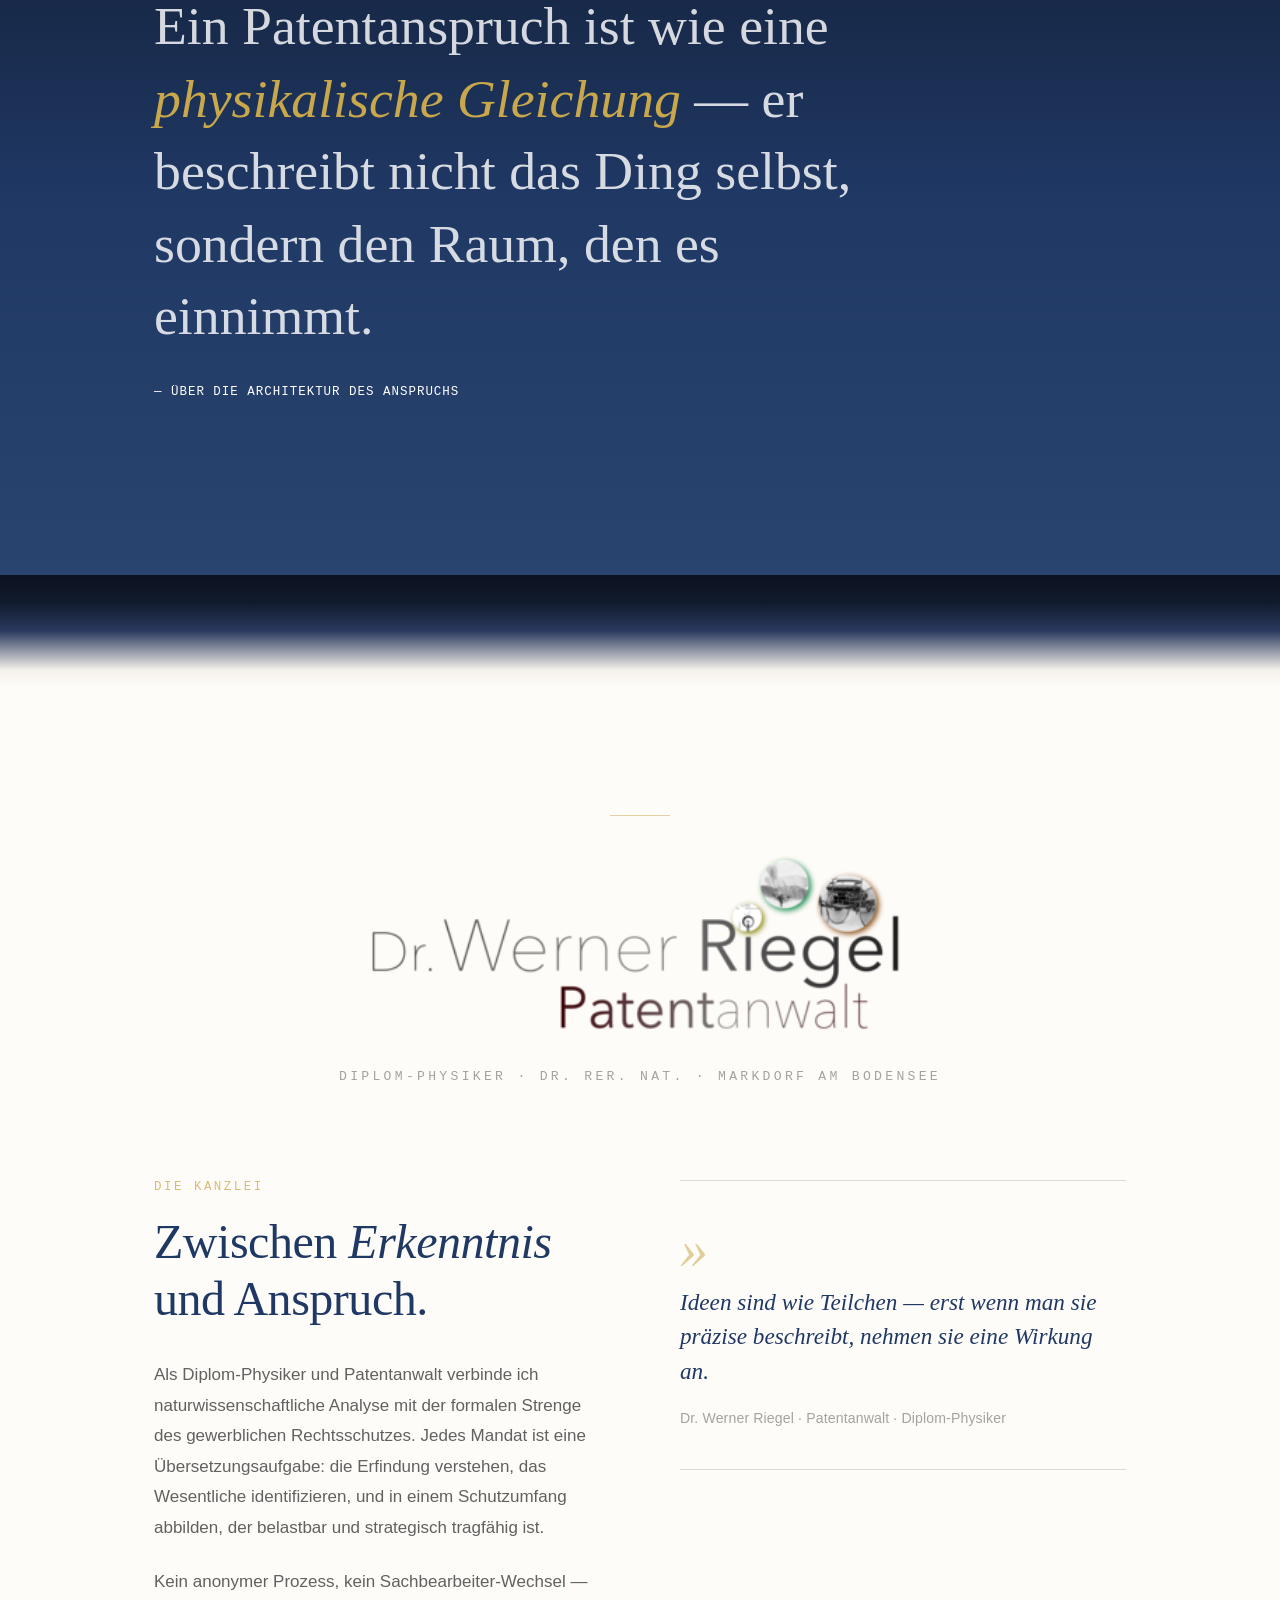
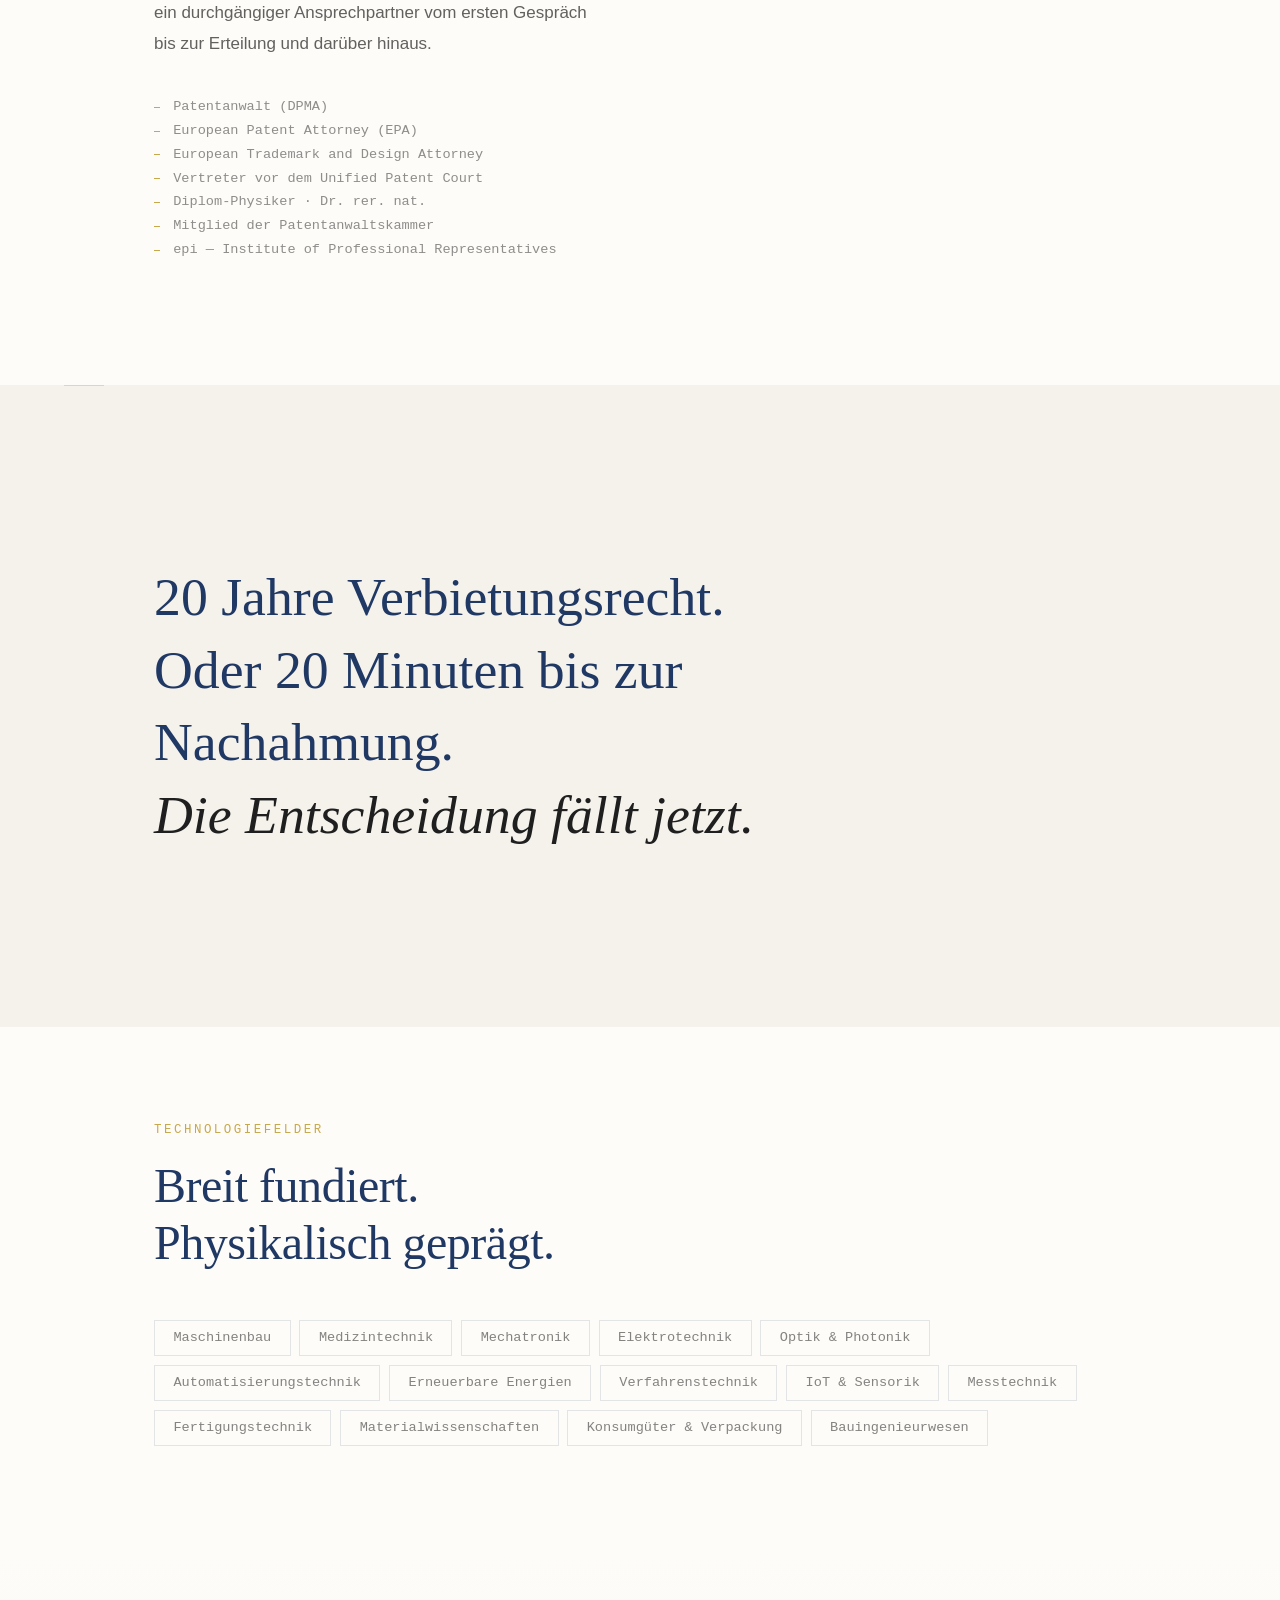
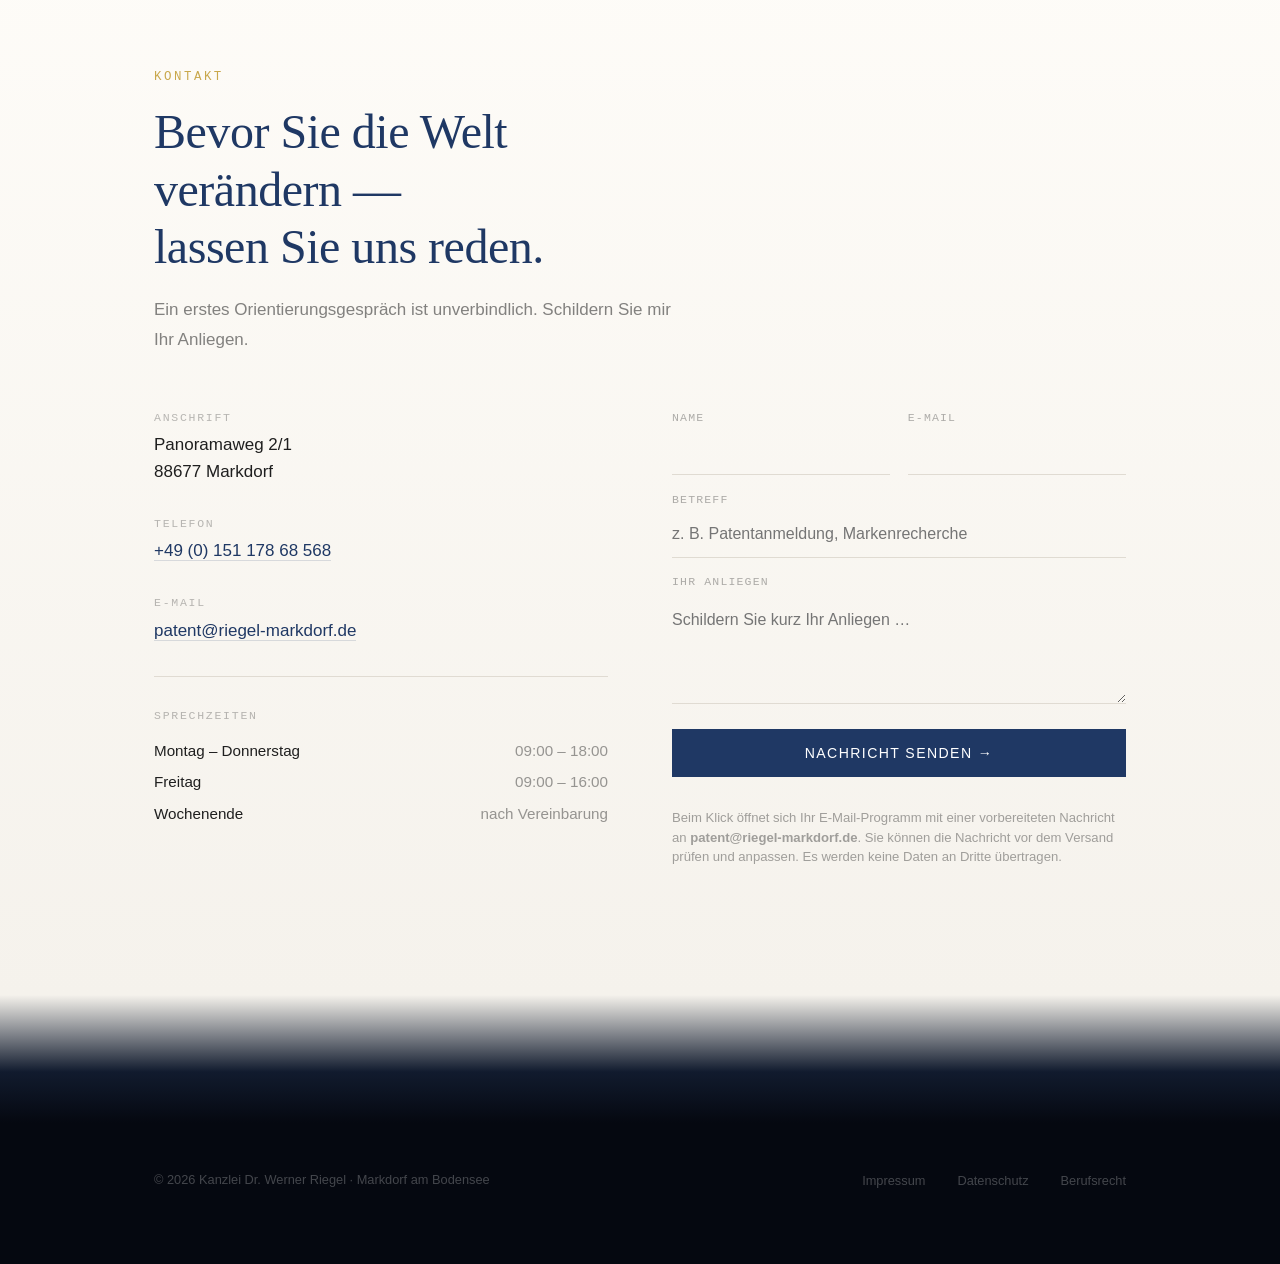
==== commit b0401b79: "Add files via upload" ====
--- a/index.html
+++ b/index.html
@@ -42,10 +42,12 @@
     .nav { position: fixed; top: 0; left: 0; right: 0; z-index: 100; padding: 1.5rem 0; transition: all 0.6s var(--ease); }
     .nav.scrolled { background: rgba(5,8,16,0.88); backdrop-filter: blur(30px); -webkit-backdrop-filter: blur(30px); padding: 0.9rem 0; }
     .nav-inner { display: flex; justify-content: space-between; align-items: center; }
-    .nav-logo { height: 42px; width: auto; filter: brightness(0) invert(1); opacity: 0.9; transition: all 0.4s; }
+    .nav-logo { height: 42px; width: auto; transition: all 0.4s; display: block; }
     .nav.scrolled .nav-logo { height: 34px; }
+    .nav-logo-light { display: none; }
+    .nav.light .nav-logo-dark { display: none; }
+    .nav.light .nav-logo-light { display: block; }
     .nav.light { background: rgba(245,242,236,0.9); backdrop-filter: blur(30px); -webkit-backdrop-filter: blur(30px); }
-    .nav.light .nav-logo { filter: none; opacity: 1; }
     .nav-links { display: flex; gap: 2.5rem; list-style: none; align-items: center; }
     .nav-links a { font-size: 0.85rem; font-weight: 400; letter-spacing: 0.12em; text-transform: uppercase; color: rgba(255,255,255,0.5); transition: color 0.3s; }
     .nav-links a:hover { color: rgba(255,255,255,0.95); }
@@ -117,8 +119,44 @@
     .leistung p { font-size: 1.0625rem; font-weight: 300; line-height: 1.75; color: rgba(255,255,255,0.42); max-width: 620px; transition: color 0.4s; }
     .leistung:hover p { color: rgba(255,255,255,0.62); }
 
-    /* ── KANZLEI (gradient to light) ── */
-    .kanzlei { background: linear-gradient(180deg, var(--deep) 0%, var(--dark) 15%, #2A3A5E 35%, var(--cream) 65%, var(--warm) 100%); padding: clamp(8rem, 14vw, 12rem) 0 clamp(5rem, 10vw, 8rem); }
+    /* ── KANZLEI-TRANSITION: smooth gradient dark → warm BEFORE content ── */
+    .kanzlei-transition {
+      height: clamp(4rem, 10vw, 7rem);
+      background: linear-gradient(180deg, var(--deep) 0%, var(--dark) 25%, #2A3A5E 50%, var(--cream) 85%, var(--warm) 100%);
+    }
+
+    /* ── KANZLEI (fully on warm background now) ── */
+    .kanzlei { background: var(--warm); padding: clamp(5rem, 10vw, 8rem) 0 clamp(5rem, 10vw, 8rem); }
+
+    /* Logo as featured letterhead opener */
+    .kanzlei-letterhead {
+      text-align: center;
+      margin-bottom: clamp(4rem, 8vw, 6rem);
+      position: relative;
+    }
+    .kanzlei-letterhead::before {
+      content: '';
+      display: block;
+      width: 60px; height: 1px;
+      background: var(--gold);
+      margin: 0 auto 2.5rem;
+      opacity: 0.5;
+    }
+    .kanzlei-letterhead-logo {
+      width: 100%;
+      max-width: 560px;
+      margin: 0 auto;
+      display: block;
+    }
+    .kanzlei-letterhead-sub {
+      font-family: var(--mono);
+      font-size: 0.82rem;
+      letter-spacing: 0.25em;
+      text-transform: uppercase;
+      color: rgba(31,31,31,0.4);
+      margin-top: 2rem;
+    }
+
     .kanzlei-grid { display: grid; grid-template-columns: 1fr 1fr; gap: 5rem; align-items: start; }
     .kanzlei .section-label { color: var(--gold); opacity: 0.75; }
     .kanzlei-heading { font-family: var(--serif); font-size: clamp(2.2rem, 3.8vw, 3rem); font-weight: 400; color: var(--navy); line-height: 1.2; margin-bottom: 2rem; letter-spacing: -0.01em; }
@@ -127,7 +165,6 @@
     .kanzlei-quals { display: flex; flex-direction: column; gap: 0.55rem; margin-top: 2.5rem; }
     .kanzlei-qual { font-family: var(--mono); font-size: 0.85rem; color: rgba(31,31,31,0.5); padding-left: 1.2rem; position: relative; }
     .kanzlei-qual::before { content: ''; position: absolute; left: 0; top: 50%; width: 6px; height: 1px; background: var(--gold); }
-    .kanzlei-logo { width: 100%; max-width: 380px; margin-bottom: 3rem; opacity: 0.95; }
     .kanzlei-quote { font-family: var(--serif); font-size: 1.45rem; font-style: italic; font-weight: 400; line-height: 1.5; color: var(--navy); padding: 2.5rem 0; border-top: 1px solid var(--stone); border-bottom: 1px solid var(--stone); }
     .kanzlei-quote::before { content: '»'; font-size: 3.5rem; color: var(--gold); line-height: 1; display: block; margin-bottom: 0.5rem; opacity: 0.55; }
     .kanzlei-sig { font-family: var(--sans); font-size: 0.88rem; font-style: normal; font-weight: 400; color: rgba(31,31,31,0.4); margin-top: 1.2rem; display: block; letter-spacing: 0.01em; }
@@ -196,7 +233,10 @@
 
   <nav class="nav" id="nav">
     <div class="container nav-inner">
-      <a href="#top"><img src="logotiff.png" alt="Dr. Werner Riegel" class="nav-logo" /></a>
+      <a href="#top" class="nav-brand">
+        <img src="logo-dark.png" alt="Dr. Werner Riegel" class="nav-logo nav-logo-dark" />
+        <img src="logotiff.png" alt="Dr. Werner Riegel" class="nav-logo nav-logo-light" />
+      </a>
       <ul class="nav-links" id="navLinks">
         <li><a href="#leistungen">Leistungen</a></li>
         <li><a href="#kanzlei">Kanzlei</a></li>
@@ -250,9 +290,19 @@
     </div>
   </div>
 
-  <!-- ═══ KANZLEI (mit Farbverlauf dark → cream) ═══ -->
+  <!-- ═══ TRANSITION: dark → warm ═══ -->
+  <div class="kanzlei-transition"></div>
+
+  <!-- ═══ KANZLEI ═══ -->
   <section class="kanzlei" id="kanzlei">
     <div class="container">
+
+      <!-- Featured letterhead logo -->
+      <div class="kanzlei-letterhead r">
+        <img src="logotiff.png" alt="Dr. Werner Riegel — Patentanwalt · Diplom-Physiker · European Patent Attorney · European Trademark and Design Attorney" class="kanzlei-letterhead-logo" />
+        <div class="kanzlei-letterhead-sub">Diplom-Physiker · Dr. rer. nat. · Markdorf am Bodensee</div>
+      </div>
+
       <div class="kanzlei-grid">
         <div>
           <div class="section-label r">Die Kanzlei</div>
@@ -270,7 +320,6 @@
           </div>
         </div>
         <div>
-          <img src="logotiff.png" alt="Dr. Werner Riegel – Patentanwalt" class="kanzlei-logo r" />
           <div class="kanzlei-quote r r1">Ideen sind wie Teilchen — erst wenn man sie präzise beschreibt, nehmen sie eine Wirkung an.<span class="kanzlei-sig">Dr. Werner Riegel · Patentanwalt · Diplom-Physiker</span></div>
         </div>
       </div>
